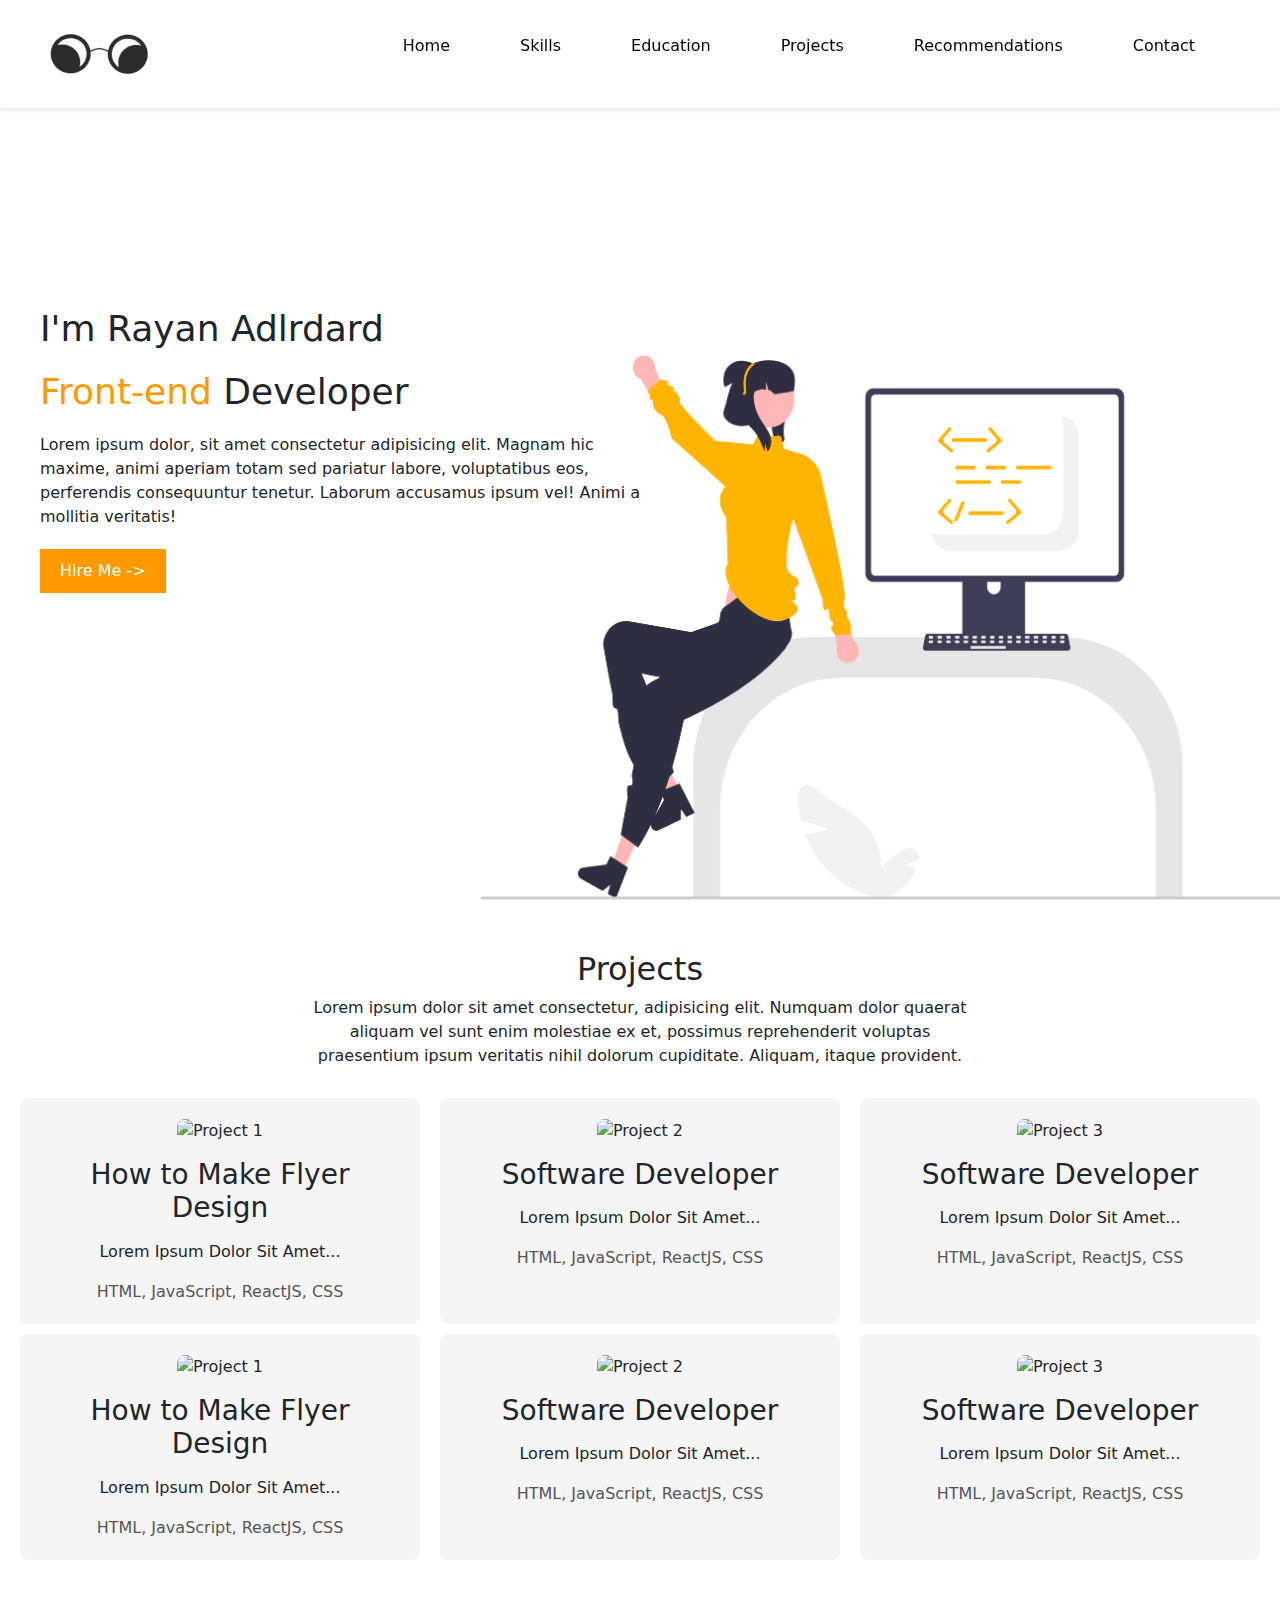
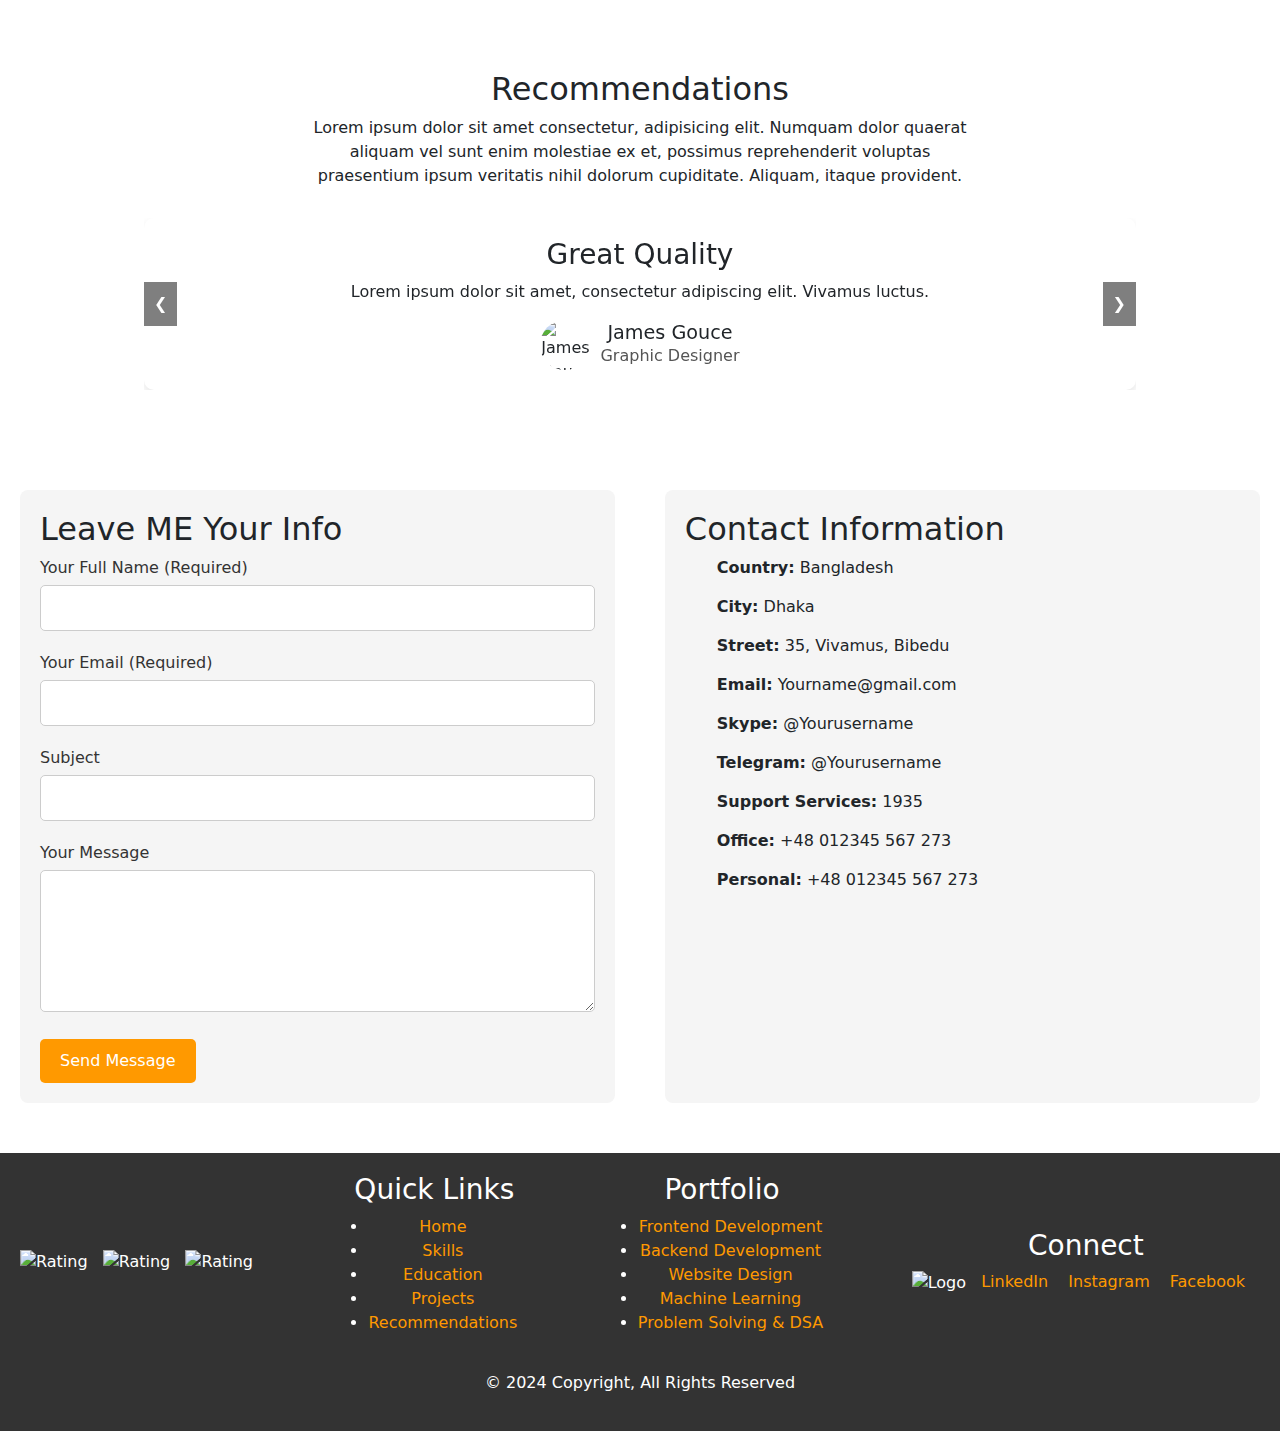
==== home-page/index.html @ de398ed9 "faggyacids" ====
<!DOCTYPE html>
<html lang="en">
<head>
    <meta charset="UTF-8">
    <meta name="viewport" content="width=device-width, initial-scale=1.0">
    <title>Home</title>
    <link rel="stylesheet" href="styles.css">
    <link rel="stylesheet" href="https://stackpath.bootstrapcdn.com/bootstrap/5.0.0-alpha1/css/bootstrap.min.css">
</head>
<body>
    <header>
        <img src="assets/Logo.png" alt="Header Image">
        <nav>
            <ul>
                <li><a href="http://127.0.0.1:5500/home-page/index.html">Home</a></li>
                <li><a href="http://127.0.0.1:5500/skills-page/index.html">Skills</a></li>
                <li><a href="#education">Education</a></li>
                <li><a href="#projects">Projects</a></li>
                <li><a href="#recommendations">Recommendations</a></li>
                <li><a href="#contact">Contact</a></li>
            </ul>
        </nav>
    </header>
    <section id="home">
        <div class="intro">
            <h1>I'm Rayan Adlrdard </h1>
            <h1><span class="highlight">Front-end</span> Developer</h1>
            <p>Lorem ipsum dolor, sit amet consectetur adipisicing elit. Magnam hic maxime, animi aperiam totam sed pariatur labore, voluptatibus eos, perferendis consequuntur tenetur. Laborum accusamus ipsum vel! Animi a mollitia veritatis!</p>
            <button class="btn-primary1">Hire Me -></button>
        </div>
        <img class="hero-image" src="assets/hero-image.png" alt="Illustration">
    </section>

    <section id="projects">
        <h2>Projects</h2>
        <div style="margin-bottom: 30px; margin-left: 280px; margin-right: 280px;">Lorem ipsum dolor sit amet consectetur, adipisicing elit. Numquam dolor quaerat aliquam vel sunt enim molestiae ex et, possimus reprehenderit voluptas praesentium ipsum veritatis nihil dolorum cupiditate. Aliquam, itaque provident.</div>
        <div class="projects-container">
            <div class="project">
                <img src="project1.jpg" alt="Project 1">
                <h3>How to Make Flyer Design</h3>
                <p>Lorem Ipsum Dolor Sit Amet...</p>
                <span>HTML, JavaScript, ReactJS, CSS</span>
            </div>
            <div class="project">
                <img src="project2.jpg" alt="Project 2">
                <h3>Software Developer</h3>
                <p>Lorem Ipsum Dolor Sit Amet...</p>
                <span>HTML, JavaScript, ReactJS, CSS</span>
            </div>
            <div class="project">
                <img src="project3.jpg" alt="Project 3">
                <h3>Software Developer</h3>
                <p>Lorem Ipsum Dolor Sit Amet...</p>
                <span>HTML, JavaScript, ReactJS, CSS</span>
            </div>
        </div>
        <div class="projects-container">
            <div class="project">
                <img src="project1.jpg" alt="Project 1">
                <h3>How to Make Flyer Design</h3>
                <p>Lorem Ipsum Dolor Sit Amet...</p>
                <span>HTML, JavaScript, ReactJS, CSS</span>
            </div>
            <div class="project">
                <img src="project2.jpg" alt="Project 2">
                <h3>Software Developer</h3>
                <p>Lorem Ipsum Dolor Sit Amet...</p>
                <span>HTML, JavaScript, ReactJS, CSS</span>
            </div>
            <div class="project">
                <img src="project3.jpg" alt="Project 3">
                <h3>Software Developer</h3>
                <p>Lorem Ipsum Dolor Sit Amet...</p>
                <span>HTML, JavaScript, ReactJS, CSS</span>
            </div>
        </div>
    </section>

    <section id="Recommendations">
        <h2>Recommendations</h2>
        <div style="margin-bottom: 30px; margin-left: 280px; margin-right: 280px;">Lorem ipsum dolor sit amet consectetur, adipisicing elit. Numquam dolor quaerat aliquam vel sunt enim molestiae ex et, possimus reprehenderit voluptas praesentium ipsum veritatis nihil dolorum cupiditate. Aliquam, itaque provident.</div>
        <div class="carousel">
            <div class="carousel-inner">
                <div class="carousel-item active">
                    <div class="recommendation-card">
                        <h3>Great Quality</h3>
                        <p>Lorem ipsum dolor sit amet, consectetur adipiscing elit. Vivamus luctus.</p>
                        <div class="profile">
                            <img src="profile1.jpg" alt="James Gouce">
                            <div class="profile-info">
                                <h4>James Gouce</h4>
                                <p>Graphic Designer</p>
                            </div>
                        </div>
                    </div>
                </div>
                <div class="carousel-item">
                    <div class="recommendation-card">
                        <h3>Amazing Work</h3>
                        <p>Lorem ipsum dolor sit amet, consectetur adipiscing elit. Vivamus luctus.</p>
                        <div class="profile">
                            <img src="profile2.jpg" alt="Tiana Philips">
                            <div class="profile-info">
                                <h4>Tiana Philips</h4>
                                <p>Photographer</p>
                            </div>
                        </div>
                    </div>
                </div>
                <div class="carousel-item">
                    <div class="recommendation-card">
                        <h3>Great Quality</h3>
                        <p>Lorem ipsum dolor sit amet, consectetur adipiscing elit. Vivamus luctus.</p>
                        <div class="profile">
                            <img src="profile3.jpg" alt="Tatai Westervelt">
                            <div class="profile-info">
                                <h4>Tatai Westervelt</h4>
                                <p>Business Man</p>
                            </div>
                        </div>
                    </div>
                </div>
            </div>
            <button class="prev">❮</button>
            <button class="next">❯</button>
        </div>
        <!--<div id="carouselExampleIndicators" class="carousel slide" data-ride="carousel">
            <ol class="carousel-indicators">
              <li data-target="#carouselExampleIndicators" data-slide-to="0" class="active"></li>
              <li data-target="#carouselExampleIndicators" data-slide-to="1"></li>
              <li data-target="#carouselExampleIndicators" data-slide-to="2"></li>
              <li data-target="#carouselExampleIndicators" data-slide-to="3"></li>
              <li data-target="#carouselExampleIndicators" data-slide-to="4"></li>
            </ol>
            <div class="carousel-inner">
              <div class="carousel-item active">
                <img class="d-block w-100" src="../home-page/assets/image.jpg" alt="First slide" style="height: 300px;">
              </div>
              <div class="carousel-item">
                <img class="d-block w-100" src="../home-page/assets/image.jpg" alt="Second slide" style="height: 300px;">
              </div>
              <div class="carousel-item">
                <img class="d-block w-100" src="../home-page/assets/image.jpg" alt="Third slide" style="height: 300px;">
              </div>
              <div class="carousel-item">
                <img class="d-block w-100" src="../home-page/assets/image.jpg" alt="Fourth slide" style="height: 300px;">
              </div>
              <div class="carousel-item">
                <img class="d-block w-100" src="../home-page/assets/image.jpg" alt="Fifth slide" style="height: 300px;">
              </div>
            </div>
            <a class="carousel-control-prev" href="#carouselExampleIndicators" role="button" data-slide="prev">
              <span class="carousel-control-prev-icon" aria-hidden="false"></span>
              <span class="sr-only">Previous</span>
            </a>
            <a class="carousel-control-next" href="#carouselExampleIndicators" role="button" data-slide="next">
              <span class="carousel-control-next-icon" aria-hidden="false"></span>
              <span class="sr-only">Next</span>
            </a>
          </div>-->
    </section>

    <section id="contact">
        <div class="contact-container">
            <div class="form-container">
                <h2>Leave ME Your Info</h2>
                <form>
                    <label for="name">Your Full Name (Required)</label>
                    <input type="text" id="name" name="name" required>
                    
                    <label for="email">Your Email (Required)</label>
                    <input type="email" id="email" name="email" required>
                    
                    <label for="subject">Subject</label>
                    <input type="text" id="subject" name="subject">
                    
                    <label for="message">Your Message</label>
                    <textarea id="message" name="message" rows="5"></textarea>
                    
                    <button type="submit" class="btn-submit">Send Message</button>
                </form>
            </div>

            <div class="contact-info">
                <h2>Contact Information</h2>
                <ul>
                    <li><strong>Country:</strong> Bangladesh</li>
                    <li><strong>City:</strong> Dhaka</li>
                    <li><strong>Street:</strong> 35, Vivamus, Bibedu</li>
                    <li><strong>Email:</strong> Yourname@gmail.com</li>
                    <li><strong>Skype:</strong> @Yourusername</li>
                    <li><strong>Telegram:</strong> @Yourusername</li>
                    <li><strong>Support Services:</strong> 1935</li>
                    <li><strong>Office:</strong> +48 012345 567 273</li>
                    <li><strong>Personal:</strong> +48 012345 567 273</li>
                </ul>
            </div>
        </div>
    </section>

    <footer>
        <div class="footer-container">
            <div class="rating-icons">
                <img src="rating-icon1.png" alt="Rating">
                <img src="rating-icon2.png" alt="Rating">
                <img src="rating-icon3.png" alt="Rating">
            </div>
            <div class="quick-links">
                <h3>Quick Links</h3>
                <ul>
                    <li><a href="http://127.0.0.1:5500/home-page/index.html">Home</a></li>
                    <li><a href="http://127.0.0.1:5500/skills-page/index.html">Skills</a></li>
                    <li><a href="#">Education</a></li>
                    <li><a href="#">Projects</a></li>
                    <li><a href="#">Recommendations</a></li>
                </ul>
            </div>
            <div class="quick-links">
                <h3>Portfolio</h3>
                <ul>
                    <li><a href="#">Frontend Development</a></li>
                    <li><a href="#">Backend Development</a></li>
                    <li><a href="#">Website Design</a></li>
                    <li><a href="#">Machine Learning</a></li>
                    <li><a href="#">Problem Solving & DSA</a></li>
                </ul>
            </div>
            <div class="social-icons">
                <h3>Connect</h3>
                <img src="glasses-icon.png" alt="Logo">
                <a href="#">LinkedIn</a>
                <a href="#">Instagram</a>
                <a href="#">Facebook</a>
            </div>
        </div>
        <p>&copy; 2024 Copyright, All Rights Reserved</p>
    </footer>


    </section>
    <script src="index.js"></script>
    <script src="https://cdn.jsdelivr.net/npm/popper.js@1.16.0/dist/umd/popper.min.js"></script>
    <script src="https://stackpath.bootstrapcdn.com/bootstrap/5.0.0-alpha1/js/bootstrap.min.js"></script>
</body>
</html>
---- home-page/styles.css ----
* {
  margin: 0;
  padding: 0;
  box-sizing: border-box;
}

body {
  font-family: Arial, sans-serif;
  line-height: 1.6;
  overflow-x: hidden;
}

header {
  position: fixed;
  background-color: #fff;
  padding: 30px 50px;
  box-shadow: 0 2px 5px rgba(0, 0, 0, 0.1);
  display: flex;
  width: 100vw;
  justify-content: space-between;
  align-items: center;
  z-index: 10000;

  img {
    width: 100px;
  }
}

header nav ul {
  display: flex;
  align-items: center;
  list-style: none;
}

header nav ul li {
  margin: 0 20px;
}

header nav ul li a {
  text-align: center;
  padding: 10px 15px;
  text-decoration: none;
  color: black;
  border-radius: 10px;
  transition: background-color 100ms;
}
header nav ul li a:hover {
  background-color: #ff9900;
  color: black;
}

#home {
  height: 100vh;
  display: flex;
  justify-content: space-between;
  align-items: center;
  padding-inline: 40px;
}

.intro {
  max-width: 50%;
}

.intro h1 {
  font-size: 36px;
  margin-bottom: 20px;
}

.highlight {
  color: #ff9900;
}

.intro p {
  margin-bottom: 20px;
}

.btn-primary1 {
  background-color: #ff9900;
  color: #fff;
  border: none;
  padding: 10px 20px;
  cursor: pointer;
}

.hero-image {
  position: absolute;
  width: 800px;
  bottom: 0;
  right: 0;
  z-index: 1;
  height: auto;
}

#projects {
  padding: 50px 20px;
  background-color: #fff;
  text-align: center;
}

.projects-container {
  display: flex;
  gap: 20px;
  margin-top: 10px;
  margin-bottom: 10px;
}

.project {
  background-color: #f5f5f5;
  padding: 20px;
  border-radius: 8px;
  width: 45%;
}

.project img {
  max-width: 100%;
  height: auto;
  border-radius: 8px;
}

.project h3 {
  margin: 15px 0;
}

.project span {
  display: block;
  margin-top: 10px;
  color: #555;
}

#Recommendations {
  padding: 50px 20px;
  background-color: #fff;
  text-align: center;
}

#contact {
  padding: 50px 20px;
  background-color: #fff;
}

.contact-container {
  display: flex;
  justify-content: space-between;
  gap: 20px;
}

.form-container,
.contact-info {
  background-color: #f5f5f5;
  padding: 20px;
  border-radius: 8px;
  width: 48%;
}

h2 {
  margin-bottom: 20px;
  font-size: 24px;
}

form label {
  display: block;
  margin-bottom: 5px;
  color: #333;
}

form input,
form textarea {
  width: 100%;
  padding: 10px;
  margin-bottom: 20px;
  border: 1px solid #ccc;
  border-radius: 5px;
}

.btn-submit {
  background-color: #ff9900;
  color: white;
  border: none;
  padding: 10px 20px;
  cursor: pointer;
  border-radius: 5px;
}

.contact-info ul {
  list-style: none;
}

.contact-info ul li {
  margin-bottom: 15px;
}

footer {
  background-color: #333;
  color: white;
  padding: 20px 0;
  text-align: center;
}

.footer-container {
  display: flex;
  justify-content: space-between;
  padding: 0 20px;
  align-items: center;
}

.social-icons img,
.rating-icons img {
  margin-right: 10px;
}

footer a {
  color: #ff9900;
  text-decoration: none;
  margin-right: 15px;
}

footer a:hover {
  text-decoration: underline;
}

footer p {
  margin-top: 20px;
}

.carousel {
  position: relative;
  width: 80%;
  max-width: 1000px;
  margin: 0 auto;
  overflow: hidden;
}

.carousel-inner {
  display: flex;
  transition: transform 0.5s ease-in-out;
}

.carousel-item {
  min-width: 100%;
  box-sizing: border-box;
}

.recommendation-card {
  background: #fff;
  border-radius: 10px;
  padding: 20px;
  box-shadow: 0 4px 8px rgba(0, 0, 0, 0.1);
  text-align: center;
}

.profile {
  display: flex;
  align-items: center;
  justify-content: center;
  margin-top: 10px;
}

.profile img {
  border-radius: 50%;
  width: 50px;
  height: 50px;
  margin-right: 10px;
}

.profile-info h4 {
  margin: 0;
  font-size: 1.2em;
}

.profile-info p {
  margin: 0;
  color: #555;
}

.prev,
.next {
  position: absolute;
  top: 50%;
  transform: translateY(-50%);
  background: rgba(0, 0, 0, 0.5);
  color: white;
  border: none;
  padding: 10px;
  cursor: pointer;
}

.prev {
  left: 0;
}

.next {
  right: 0;
}

/* Media query for mobile devices */
@media only screen and (max-width: 1000px) {
  header{
    flex-direction: column;
    gap: 15px;
  }
  header nav ul {
    flex-direction: column;
  }

  #home{
    flex-direction: column;
  }
  .hero-image{
    display: none;
  }
}
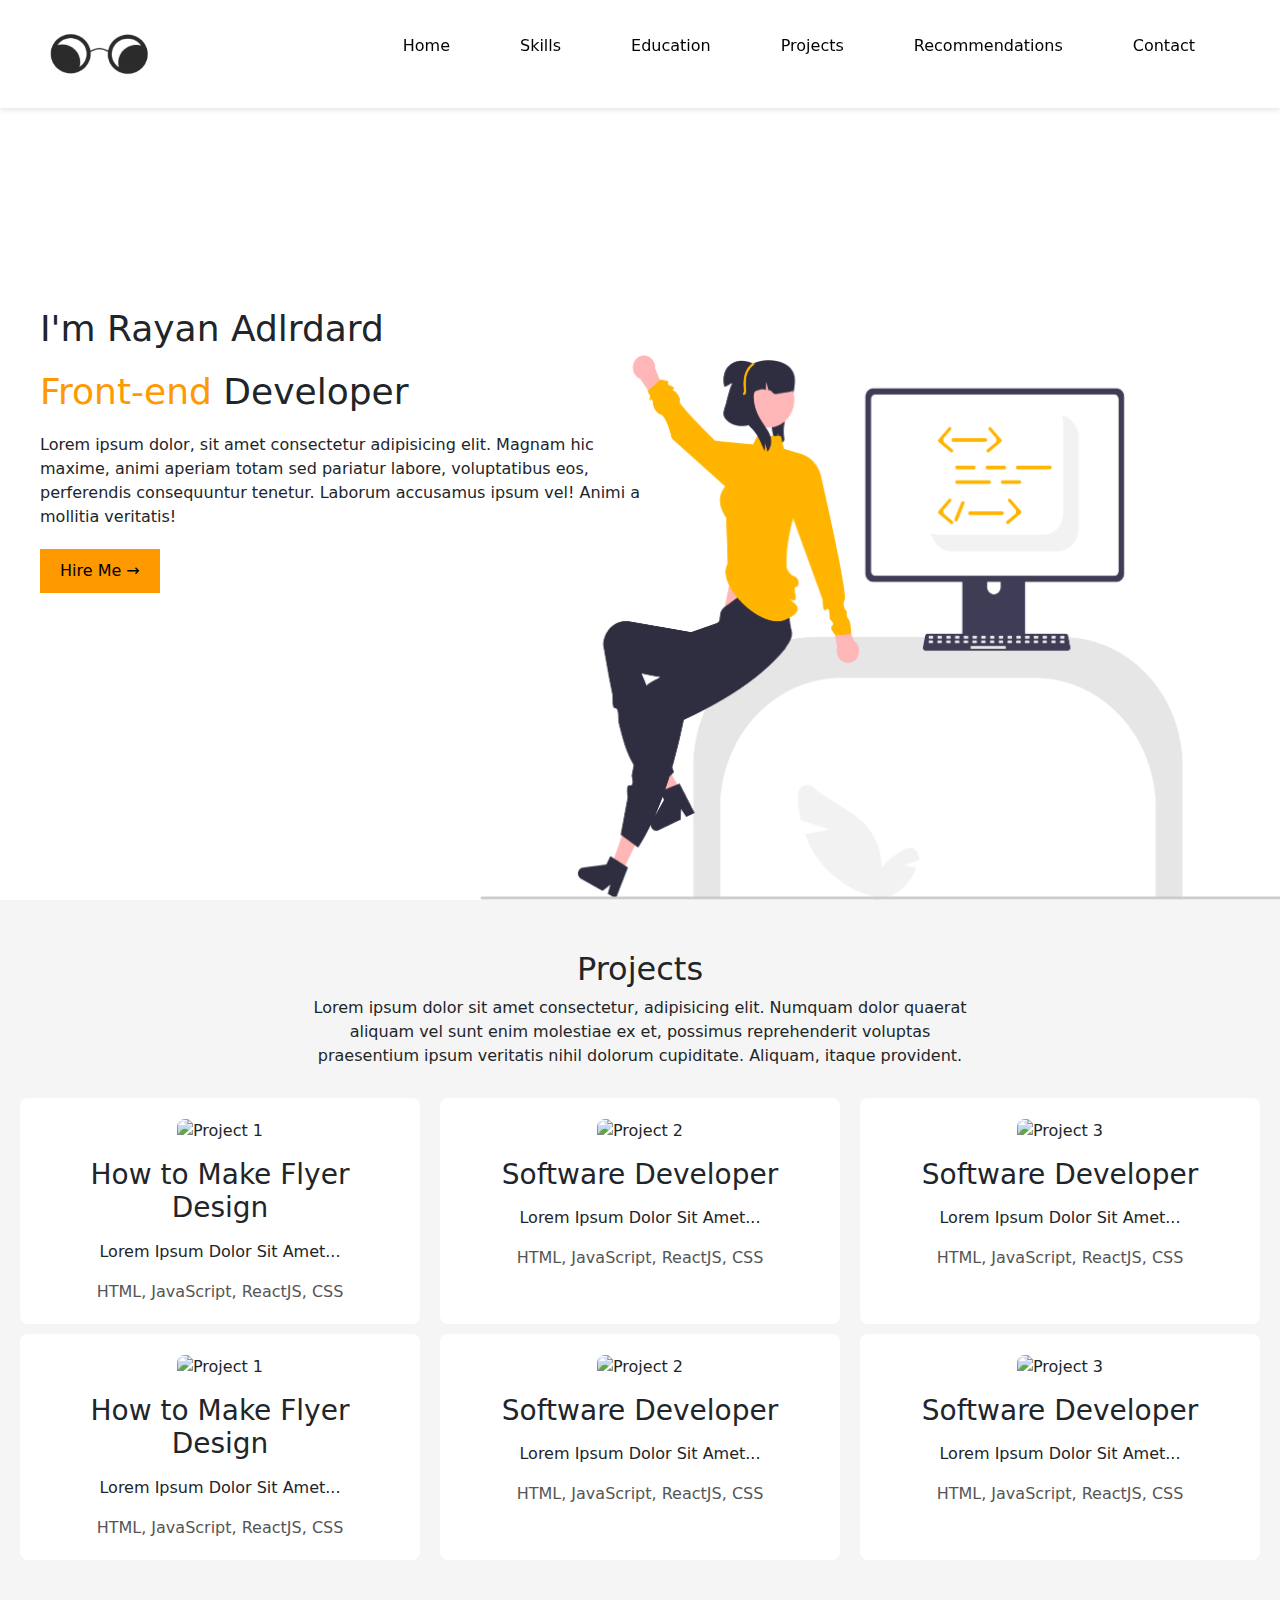
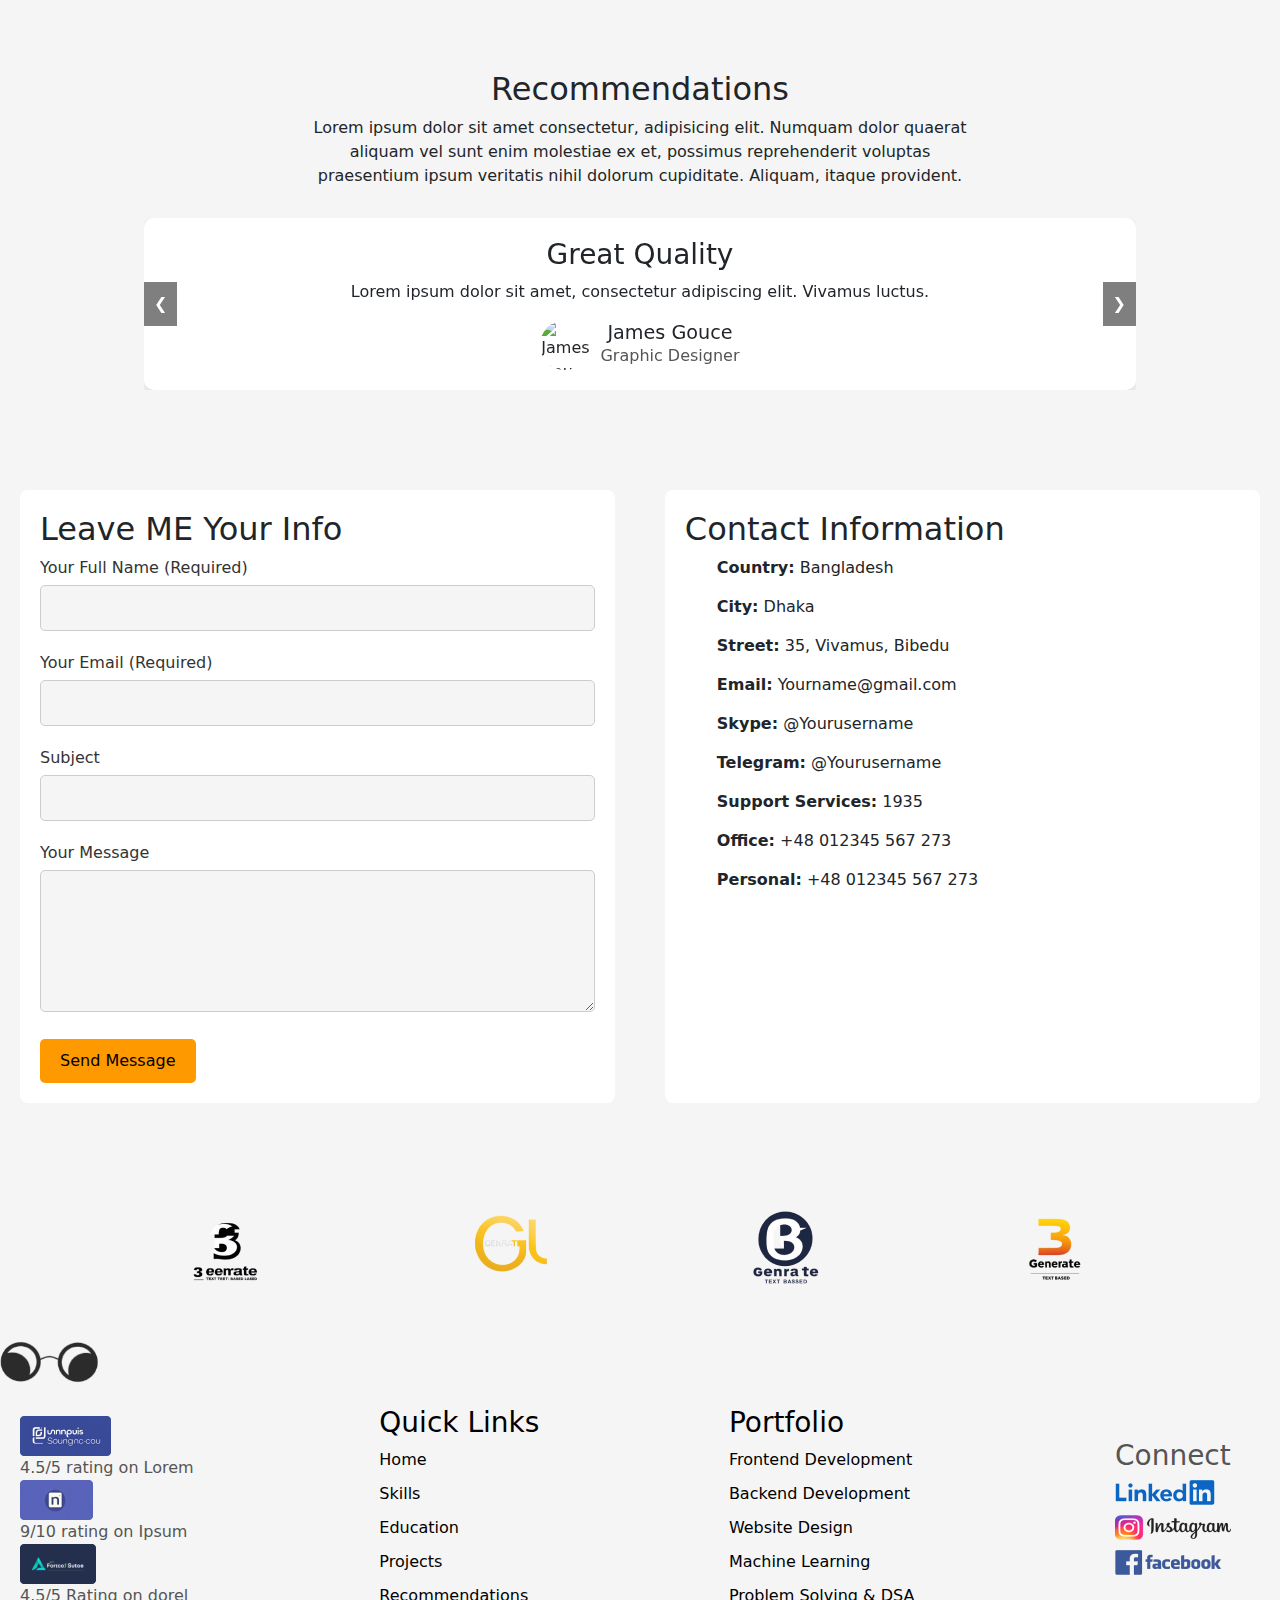
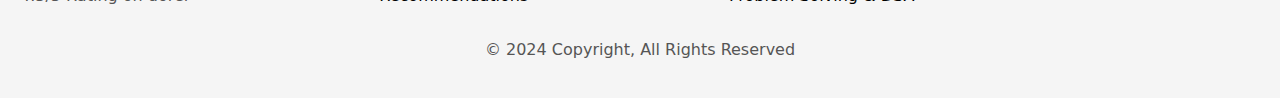
==== commit 346efb67: "Lagging behind" ====
--- a/home-page/index.html
+++ b/home-page/index.html
@@ -26,7 +26,7 @@
             <h1>I'm Rayan Adlrdard </h1>
             <h1><span class="highlight">Front-end</span> Developer</h1>
             <p>Lorem ipsum dolor, sit amet consectetur adipisicing elit. Magnam hic maxime, animi aperiam totam sed pariatur labore, voluptatibus eos, perferendis consequuntur tenetur. Laborum accusamus ipsum vel! Animi a mollitia veritatis!</p>
-            <button class="btn-primary1">Hire Me -></button>
+            <button class="btn-primary1">Hire Me &#8594;</button>
         </div>
         <img class="hero-image" src="assets/hero-image.png" alt="Illustration">
     </section>
@@ -199,38 +199,42 @@
     </section>
 
     <footer>
+        <div>
+            <img src="assets/4Logo.png" alt="footer Image">
+        </div>
+        <div style="display: flex; margin-top: 20px; margin-bottom: 20px;">
+            <img src="assets/Logo.png" alt="main logo" style="width: 100px;">
+        </div>
         <div class="footer-container">
-            <div class="rating-icons">
-                <img src="rating-icon1.png" alt="Rating">
-                <img src="rating-icon2.png" alt="Rating">
-                <img src="rating-icon3.png" alt="Rating">
+            <div class="rating-icons" style="color: #555;">
+                <img src="assets/Rectangle 97.png" alt="Rating">
+                4.5/5 rating on Lorem
+                <img src="assets/Rectangle 99.png" alt="Rating">
+                9/10 rating on Ipsum
+                <img src="assets/Rectangle 100.png" alt="Rating">
+                4.5/5 Rating on dorel
             </div>
             <div class="quick-links">
                 <h3>Quick Links</h3>
-                <ul>
-                    <li><a href="http://127.0.0.1:5500/home-page/index.html">Home</a></li>
-                    <li><a href="http://127.0.0.1:5500/skills-page/index.html">Skills</a></li>
-                    <li><a href="#">Education</a></li>
-                    <li><a href="#">Projects</a></li>
-                    <li><a href="#">Recommendations</a></li>
-                </ul>
+                <a href="http://127.0.0.1:5500/home-page/index.html">Home</a>
+                <a href="http://127.0.0.1:5500/skills-page/index.html">Skills</a>
+                <a href="#">Education</a>
+                <a href="#">Projects</a>
+                <a href="#">Recommendations</a>
             </div>
             <div class="quick-links">
                 <h3>Portfolio</h3>
-                <ul>
-                    <li><a href="#">Frontend Development</a></li>
-                    <li><a href="#">Backend Development</a></li>
-                    <li><a href="#">Website Design</a></li>
-                    <li><a href="#">Machine Learning</a></li>
-                    <li><a href="#">Problem Solving & DSA</a></li>
-                </ul>
+                <a href="#">Frontend Development</a>
+                <a href="#">Backend Development</a>
+                <a href="#">Website Design</a>
+                <a href="#">Machine Learning</a>
+                <a href="#">Problem Solving & DSA</a>
             </div>
             <div class="social-icons">
                 <h3>Connect</h3>
-                <img src="glasses-icon.png" alt="Logo">
-                <a href="#">LinkedIn</a>
-                <a href="#">Instagram</a>
-                <a href="#">Facebook</a>
+                <a href="https://www.linkedin.com/in/mudit-jain-4855b5245"><img src="assets/LinkedIn.png" alt="Logo"></a>
+                <a href="https://www.instagram.com/muditjain_30/"><img src="assets/Instagram.png" alt="Logo"></a>
+                <a href="https://www.facebook.com/mudit.jain.716"><img src="assets/Facebook.png" alt="Logo"></a>
             </div>
         </div>
         <p>&copy; 2024 Copyright, All Rights Reserved</p>
--- a/home-page/styles.css
+++ b/home-page/styles.css
@@ -76,7 +76,7 @@
 
 .btn-primary1 {
   background-color: #ff9900;
-  color: #fff;
+  color: black;
   border: none;
   padding: 10px 20px;
   cursor: pointer;
@@ -93,7 +93,7 @@
 
 #projects {
   padding: 50px 20px;
-  background-color: #fff;
+  background-color: #f5f5f5;
   text-align: center;
 }
 
@@ -105,7 +105,7 @@
 }
 
 .project {
-  background-color: #f5f5f5;
+  background-color: #fff;
   padding: 20px;
   border-radius: 8px;
   width: 45%;
@@ -129,13 +129,13 @@
 
 #Recommendations {
   padding: 50px 20px;
-  background-color: #fff;
+  background-color: #f5f5f5;
   text-align: center;
 }
 
 #contact {
   padding: 50px 20px;
-  background-color: #fff;
+  background-color: #f5f5f5;
 }
 
 .contact-container {
@@ -146,7 +146,7 @@
 
 .form-container,
 .contact-info {
-  background-color: #f5f5f5;
+  background-color: #fff;
   padding: 20px;
   border-radius: 8px;
   width: 48%;
@@ -168,13 +168,14 @@
   width: 100%;
   padding: 10px;
   margin-bottom: 20px;
+  background-color: #f5f5f5;
   border: 1px solid #ccc;
   border-radius: 5px;
 }
 
 .btn-submit {
   background-color: #ff9900;
-  color: white;
+  color: black;
   border: none;
   padding: 10px 20px;
   cursor: pointer;
@@ -190,8 +191,8 @@
 }
 
 footer {
-  background-color: #333;
-  color: white;
+  background-color: #f5f5f5;
+  color: black;
   padding: 20px 0;
   text-align: center;
 }
@@ -203,9 +204,44 @@
   align-items: center;
 }
 
-.social-icons img,
-.rating-icons img {
-  margin-right: 10px;
+.quick-links {
+  display: flex;
+  flex-direction: column;
+  align-items: flex-start;
+}
+
+.quick-links a {
+  margin-bottom: 10px;
+  text-decoration: none;
+  color: black;
+}
+
+.rating-icons{
+  display: flex;
+  flex-direction: column;
+  align-items: flex-start;
+}
+
+.social-icons{
+  color:#555;
+  display: flex;
+  flex-direction: column;
+  align-items: flex-start;
+}
+
+.social-icons a{
+  margin-bottom: 10px;
+  text-decoration: none;
+}
+
+.rating-icons img{
+  vertical-align: middle;
+  margin-right: 5px; 
+}
+
+.social-icons img{
+  vertical-align: middle;
+  margin-right: 5px; 
 }
 
 footer a {
@@ -220,6 +256,7 @@
 
 footer p {
   margin-top: 20px;
+  color: #555;
 }
 
 .carousel {
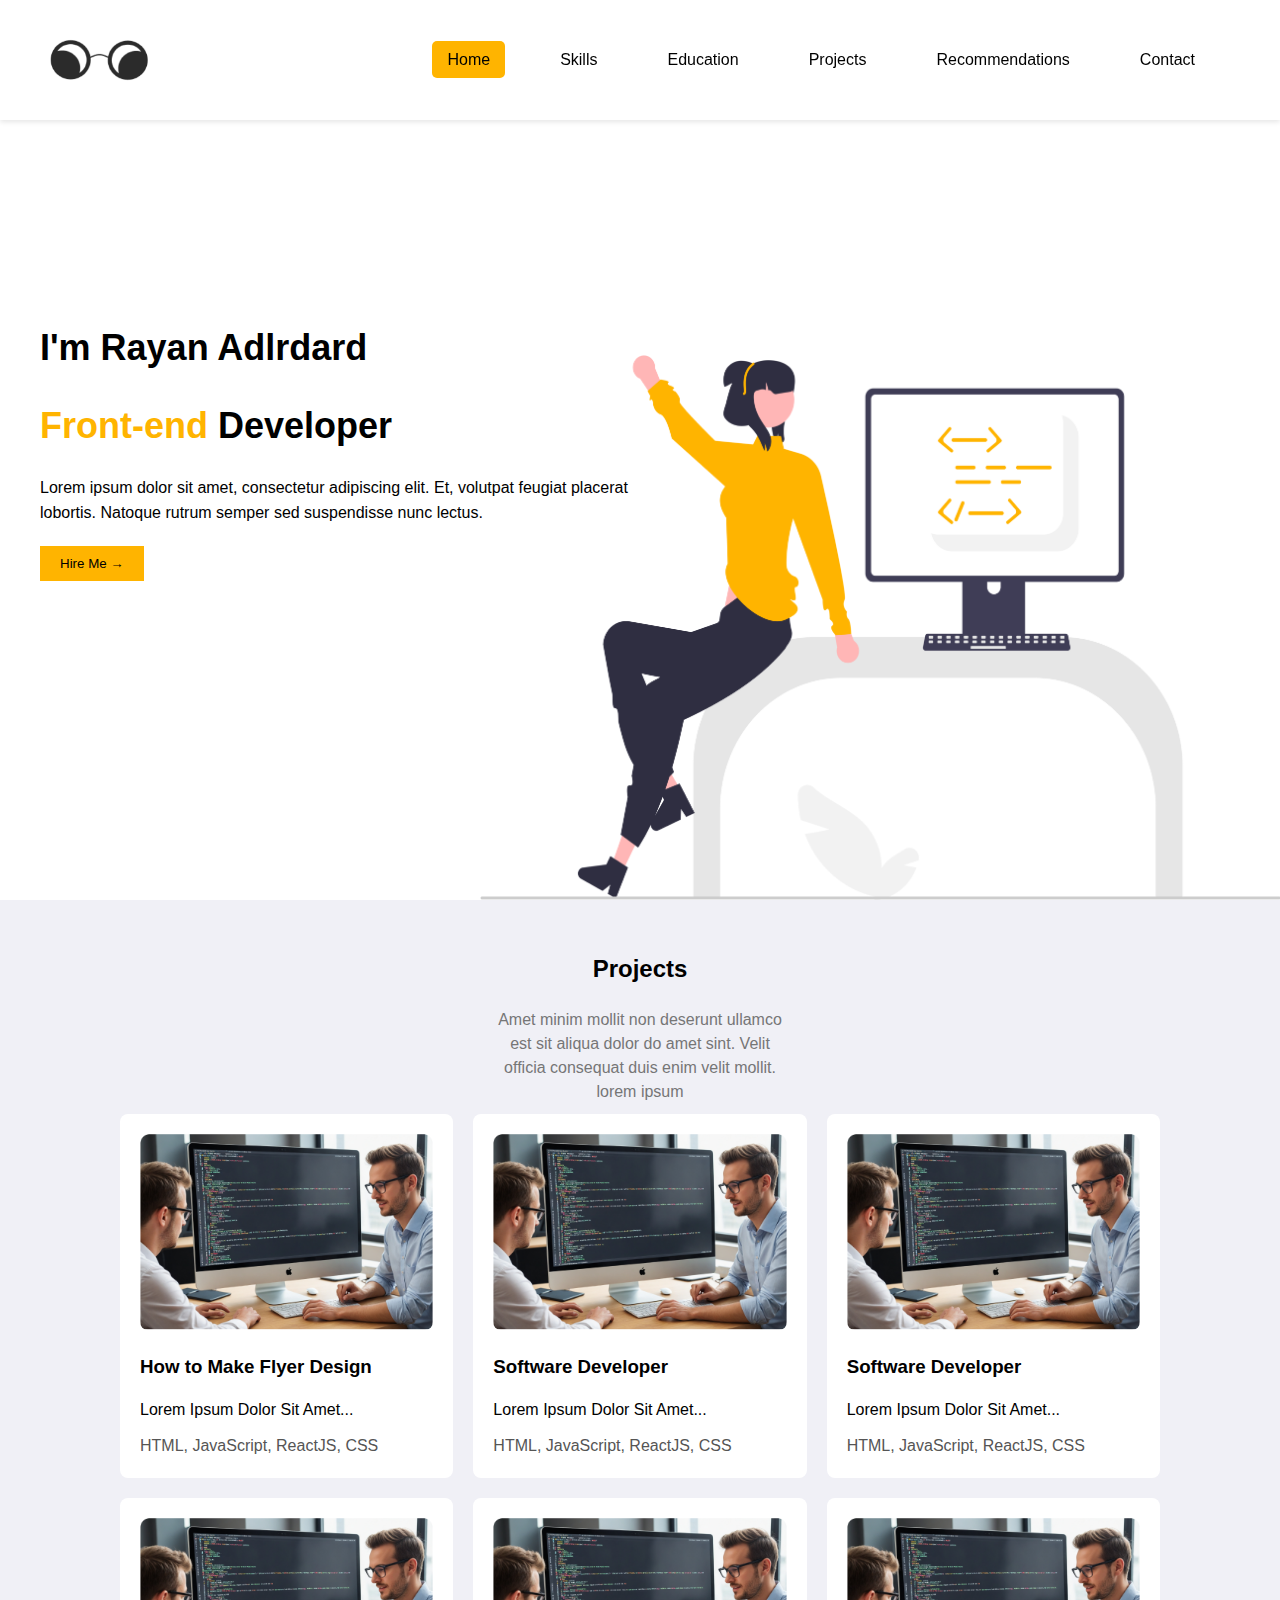
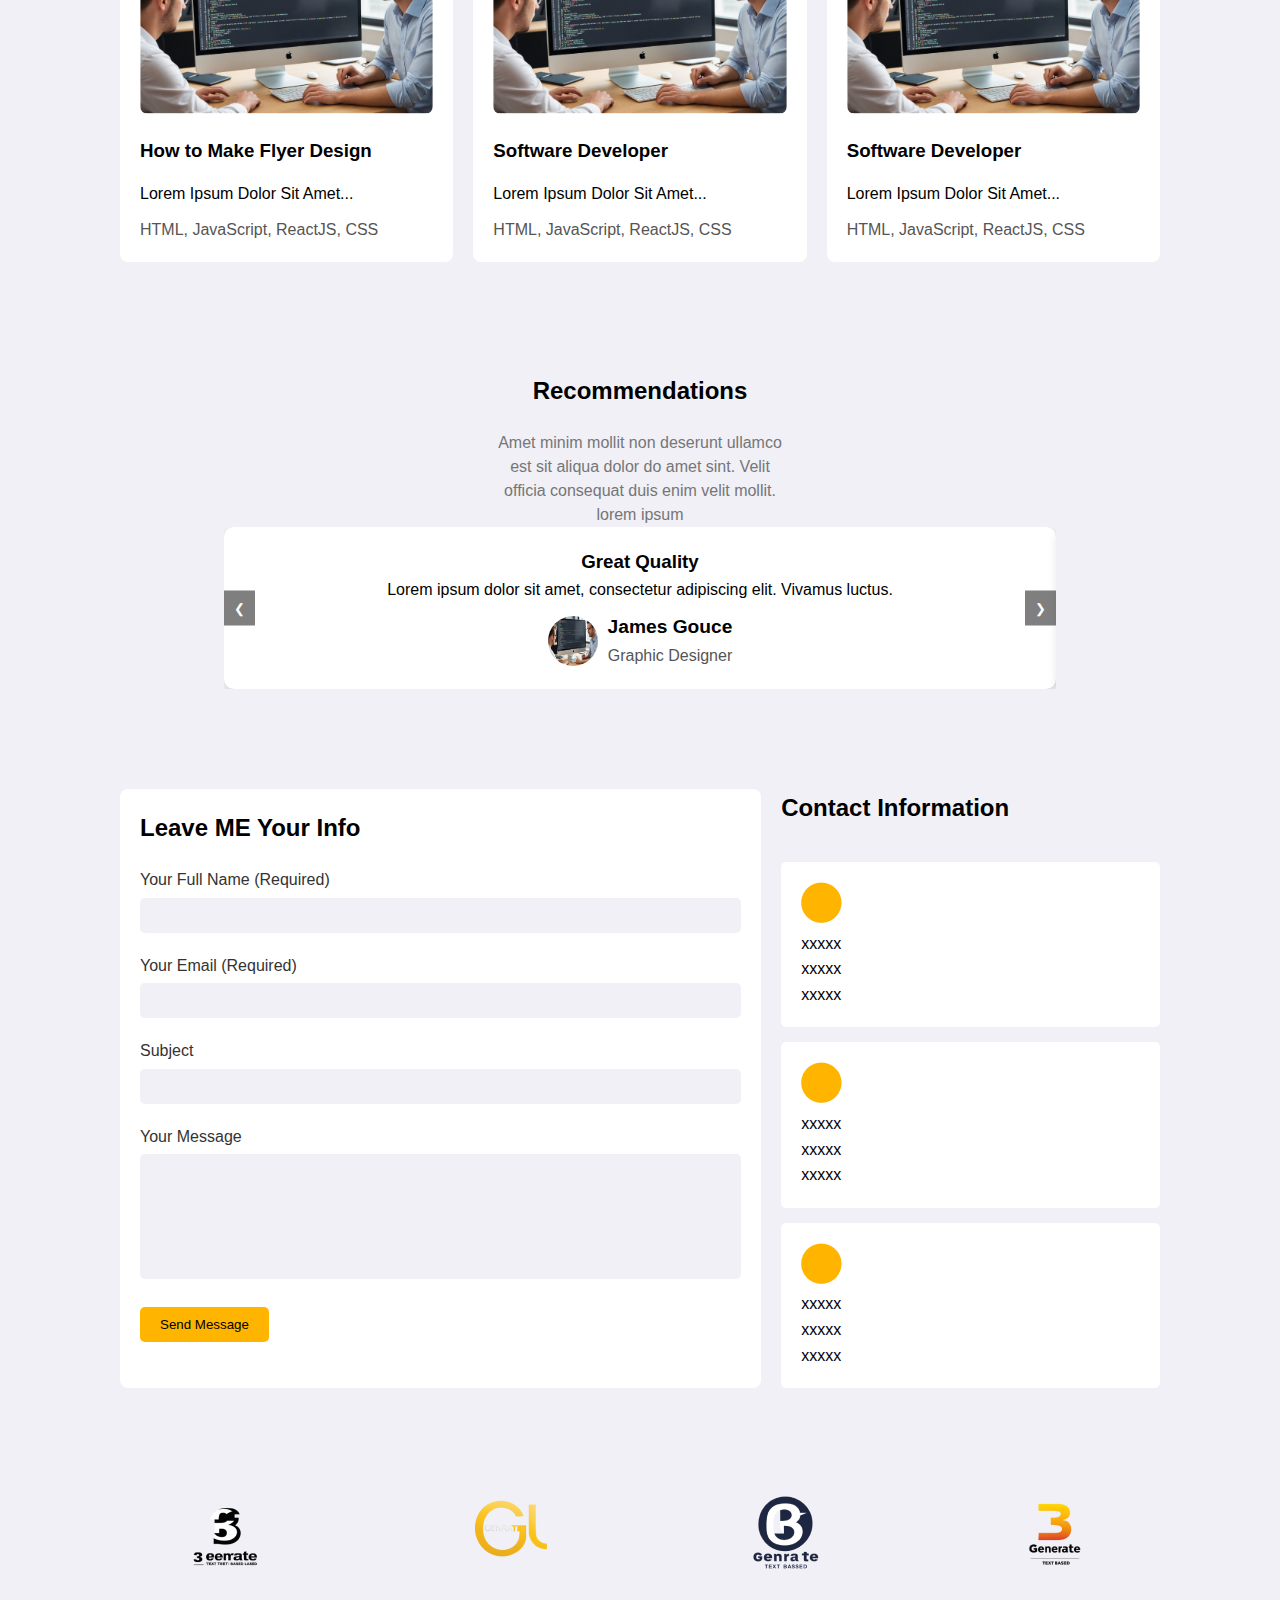
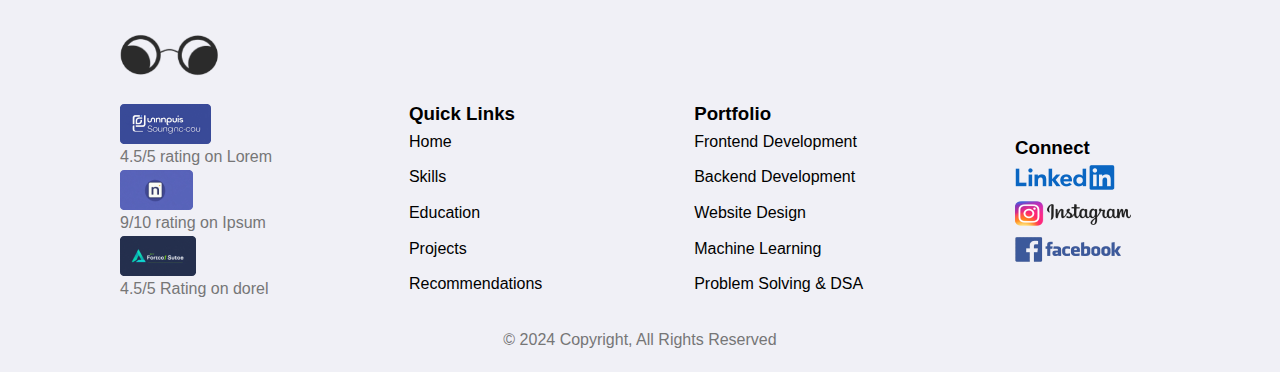
==== commit 3f066934: "new push" ====
--- a/home-page/index.html
+++ b/home-page/index.html
@@ -5,14 +5,13 @@
     <meta name="viewport" content="width=device-width, initial-scale=1.0">
     <title>Home</title>
     <link rel="stylesheet" href="styles.css">
-    <link rel="stylesheet" href="https://stackpath.bootstrapcdn.com/bootstrap/5.0.0-alpha1/css/bootstrap.min.css">
 </head>
 <body>
     <header>
         <img src="assets/Logo.png" alt="Header Image">
         <nav>
             <ul>
-                <li><a href="http://127.0.0.1:5500/home-page/index.html">Home</a></li>
+                <li><a href="http://127.0.0.1:5500/home-page/index.html" class="active-page">Home</a></li>
                 <li><a href="http://127.0.0.1:5500/skills-page/index.html">Skills</a></li>
                 <li><a href="#education">Education</a></li>
                 <li><a href="#projects">Projects</a></li>
@@ -25,7 +24,7 @@
         <div class="intro">
             <h1>I'm Rayan Adlrdard </h1>
             <h1><span class="highlight">Front-end</span> Developer</h1>
-            <p>Lorem ipsum dolor, sit amet consectetur adipisicing elit. Magnam hic maxime, animi aperiam totam sed pariatur labore, voluptatibus eos, perferendis consequuntur tenetur. Laborum accusamus ipsum vel! Animi a mollitia veritatis!</p>
+            <p>Lorem ipsum dolor sit amet, consectetur adipiscing elit. Et, volutpat feugiat placerat lobortis. Natoque rutrum semper sed suspendisse nunc lectus.</p>
             <button class="btn-primary1">Hire Me &#8594;</button>
         </div>
         <img class="hero-image" src="assets/hero-image.png" alt="Illustration">
@@ -33,22 +32,22 @@
 
     <section id="projects">
         <h2>Projects</h2>
-        <div style="margin-bottom: 30px; margin-left: 280px; margin-right: 280px;">Lorem ipsum dolor sit amet consectetur, adipisicing elit. Numquam dolor quaerat aliquam vel sunt enim molestiae ex et, possimus reprehenderit voluptas praesentium ipsum veritatis nihil dolorum cupiditate. Aliquam, itaque provident.</div>
+        <p class="description">Amet minim mollit non deserunt ullamco est sit aliqua dolor do amet sint. Velit officia consequat duis enim velit mollit. lorem ipsum</p>
         <div class="projects-container">
             <div class="project">
-                <img src="project1.jpg" alt="Project 1">
+                <img src="assets/Image.png" alt="Project 1">
                 <h3>How to Make Flyer Design</h3>
                 <p>Lorem Ipsum Dolor Sit Amet...</p>
                 <span>HTML, JavaScript, ReactJS, CSS</span>
             </div>
             <div class="project">
-                <img src="project2.jpg" alt="Project 2">
-                <h3>Software Developer</h3>
-                <p>Lorem Ipsum Dolor Sit Amet...</p>
-                <span>HTML, JavaScript, ReactJS, CSS</span>
-            </div>
-            <div class="project">
-                <img src="project3.jpg" alt="Project 3">
+                <img src="assets/Image.png" alt="Project 2">
+                <h3>Software Developer</h3>
+                <p>Lorem Ipsum Dolor Sit Amet...</p>
+                <span>HTML, JavaScript, ReactJS, CSS</span>
+            </div>
+            <div class="project">
+                <img src="assets/Image.png" alt="Project 3">
                 <h3>Software Developer</h3>
                 <p>Lorem Ipsum Dolor Sit Amet...</p>
                 <span>HTML, JavaScript, ReactJS, CSS</span>
@@ -56,19 +55,19 @@
         </div>
         <div class="projects-container">
             <div class="project">
-                <img src="project1.jpg" alt="Project 1">
+                <img src="assets/Image.png" alt="Project 1">
                 <h3>How to Make Flyer Design</h3>
                 <p>Lorem Ipsum Dolor Sit Amet...</p>
                 <span>HTML, JavaScript, ReactJS, CSS</span>
             </div>
             <div class="project">
-                <img src="project2.jpg" alt="Project 2">
-                <h3>Software Developer</h3>
-                <p>Lorem Ipsum Dolor Sit Amet...</p>
-                <span>HTML, JavaScript, ReactJS, CSS</span>
-            </div>
-            <div class="project">
-                <img src="project3.jpg" alt="Project 3">
+                <img src="assets/Image.png" alt="Project 2">
+                <h3>Software Developer</h3>
+                <p>Lorem Ipsum Dolor Sit Amet...</p>
+                <span>HTML, JavaScript, ReactJS, CSS</span>
+            </div>
+            <div class="project">
+                <img src="assets/Image.png" alt="Project 3">
                 <h3>Software Developer</h3>
                 <p>Lorem Ipsum Dolor Sit Amet...</p>
                 <span>HTML, JavaScript, ReactJS, CSS</span>
@@ -78,7 +77,7 @@
 
     <section id="Recommendations">
         <h2>Recommendations</h2>
-        <div style="margin-bottom: 30px; margin-left: 280px; margin-right: 280px;">Lorem ipsum dolor sit amet consectetur, adipisicing elit. Numquam dolor quaerat aliquam vel sunt enim molestiae ex et, possimus reprehenderit voluptas praesentium ipsum veritatis nihil dolorum cupiditate. Aliquam, itaque provident.</div>
+        <p class="description">Amet minim mollit non deserunt ullamco est sit aliqua dolor do amet sint. Velit officia consequat duis enim velit mollit. lorem ipsum</p>
         <div class="carousel">
             <div class="carousel-inner">
                 <div class="carousel-item active">
@@ -86,7 +85,7 @@
                         <h3>Great Quality</h3>
                         <p>Lorem ipsum dolor sit amet, consectetur adipiscing elit. Vivamus luctus.</p>
                         <div class="profile">
-                            <img src="profile1.jpg" alt="James Gouce">
+                            <img src="assets/Image.png" alt="James Gouce">
                             <div class="profile-info">
                                 <h4>James Gouce</h4>
                                 <p>Graphic Designer</p>
@@ -99,7 +98,7 @@
                         <h3>Amazing Work</h3>
                         <p>Lorem ipsum dolor sit amet, consectetur adipiscing elit. Vivamus luctus.</p>
                         <div class="profile">
-                            <img src="profile2.jpg" alt="Tiana Philips">
+                            <img src="assets/Image.png" alt="Tiana Philips">
                             <div class="profile-info">
                                 <h4>Tiana Philips</h4>
                                 <p>Photographer</p>
@@ -112,7 +111,7 @@
                         <h3>Great Quality</h3>
                         <p>Lorem ipsum dolor sit amet, consectetur adipiscing elit. Vivamus luctus.</p>
                         <div class="profile">
-                            <img src="profile3.jpg" alt="Tatai Westervelt">
+                            <img src="assets/Image.png" alt="Tatai Westervelt">
                             <div class="profile-info">
                                 <h4>Tatai Westervelt</h4>
                                 <p>Business Man</p>
@@ -164,49 +163,55 @@
         <div class="contact-container">
             <div class="form-container">
                 <h2>Leave ME Your Info</h2>
-                <form>
-                    <label for="name">Your Full Name (Required)</label>
-                    <input type="text" id="name" name="name" required>
-                    
-                    <label for="email">Your Email (Required)</label>
-                    <input type="email" id="email" name="email" required>
-                    
-                    <label for="subject">Subject</label>
-                    <input type="text" id="subject" name="subject">
-                    
-                    <label for="message">Your Message</label>
-                    <textarea id="message" name="message" rows="5"></textarea>
-                    
-                    <button type="submit" class="btn-submit">Send Message</button>
-                </form>
+                    <form>
+                        <label for="name">Your Full Name (Required)</label>
+                        <input type="text" id="name" name="name" required>
+                        
+                        <label for="email">Your Email (Required)</label>
+                        <input type="email" id="email" name="email" required>
+                        
+                        <label for="subject">Subject</label>
+                        <input type="text" id="subject" name="subject">
+                        
+                        <label for="message">Your Message</label>
+                        <textarea id="message" name="message" rows="7"></textarea>
+                        
+                        <button type="submit" class="btn-submit">Send Message</button>
+                    </form>
             </div>
 
             <div class="contact-info">
                 <h2>Contact Information</h2>
-                <ul>
-                    <li><strong>Country:</strong> Bangladesh</li>
-                    <li><strong>City:</strong> Dhaka</li>
-                    <li><strong>Street:</strong> 35, Vivamus, Bibedu</li>
-                    <li><strong>Email:</strong> Yourname@gmail.com</li>
-                    <li><strong>Skype:</strong> @Yourusername</li>
-                    <li><strong>Telegram:</strong> @Yourusername</li>
-                    <li><strong>Support Services:</strong> 1935</li>
-                    <li><strong>Office:</strong> +48 012345 567 273</li>
-                    <li><strong>Personal:</strong> +48 012345 567 273</li>
-                </ul>
-            </div>
-        </div>
+                <div class="info-card">
+                    <img src="assets/Ellipse 41.png">
+                    <p>xxxxx</p>
+                    <p>xxxxx</p>
+                    <p>xxxxx</p>
+                </div>
+                <div class="info-card">
+                    <img src="assets/Ellipse 41.png">
+                    <p>xxxxx</p>
+                    <p>xxxxx</p>
+                    <p>xxxxx</p>
+                </div>
+                <div class="info-card">
+                    <img src="assets/Ellipse 41.png">
+                    <p>xxxxx</p>
+                    <p>xxxxx</p>
+                    <p>xxxxx</p>
+                </div>
+            </div>
     </section>
 
     <footer>
         <div>
             <img src="assets/4Logo.png" alt="footer Image">
         </div>
-        <div style="display: flex; margin-top: 20px; margin-bottom: 20px;">
+        <div style="display: flex; margin-top: 20px; margin-bottom: 20px; margin-left: 20px;">
             <img src="assets/Logo.png" alt="main logo" style="width: 100px;">
         </div>
         <div class="footer-container">
-            <div class="rating-icons" style="color: #555;">
+            <div class="rating-icons">
                 <img src="assets/Rectangle 97.png" alt="Rating">
                 4.5/5 rating on Lorem
                 <img src="assets/Rectangle 99.png" alt="Rating">
@@ -240,9 +245,7 @@
         <p>&copy; 2024 Copyright, All Rights Reserved</p>
     </footer>
 
-
-    </section>
-    <script src="index.js"></script>
+    <script src="/home-page/index.js"></script>
     <script src="https://cdn.jsdelivr.net/npm/popper.js@1.16.0/dist/umd/popper.min.js"></script>
     <script src="https://stackpath.bootstrapcdn.com/bootstrap/5.0.0-alpha1/js/bootstrap.min.js"></script>
 </body>
--- a/home-page/styles.css
+++ b/home-page/styles.css
@@ -8,11 +8,15 @@
   font-family: Arial, sans-serif;
   line-height: 1.6;
   overflow-x: hidden;
+  background-color: #f0f0f6;
 }
 
 header {
   position: fixed;
-  background-color: #fff;
+  top: 0;
+  left: 0;
+  right: 0;
+  background-color: white;
   padding: 30px 50px;
   box-shadow: 0 2px 5px rgba(0, 0, 0, 0.1);
   display: flex;
@@ -20,9 +24,10 @@
   justify-content: space-between;
   align-items: center;
   z-index: 10000;
+  height: 120px;
 
   img {
-    width: 100px;
+      width: 100px;
   }
 }
 
@@ -41,13 +46,15 @@
   padding: 10px 15px;
   text-decoration: none;
   color: black;
-  border-radius: 10px;
+  border-radius: 5px;
   transition: background-color 100ms;
 }
-header nav ul li a:hover {
-  background-color: #ff9900;
-  color: black;
-}
+
+.active-page {
+  background-color: #FFB400;
+  color: black;
+}
+
 
 #home {
   height: 100vh;
@@ -55,6 +62,7 @@
   justify-content: space-between;
   align-items: center;
   padding-inline: 40px;
+  background-color: white;
 }
 
 .intro {
@@ -67,7 +75,7 @@
 }
 
 .highlight {
-  color: #ff9900;
+  color: #FFB400;
 }
 
 .intro p {
@@ -75,7 +83,7 @@
 }
 
 .btn-primary1 {
-  background-color: #ff9900;
+  background-color: #FFB400;
   color: black;
   border: none;
   padding: 10px 20px;
@@ -91,9 +99,22 @@
   height: auto;
 }
 
+#projects,#Recommendations,#contact,footer{
+  margin-inline:100px;
+}
+
 #projects {
   padding: 50px 20px;
-  background-color: #f5f5f5;
+  align-items: center;
+  display: flex;
+  justify-content: center;
+  flex-direction: column;
+}
+
+.description{
+  line-height: 1.5;
+  color: #767676;
+  width:28%;
   text-align: center;
 }
 
@@ -127,15 +148,17 @@
   color: #555;
 }
 
-#Recommendations {
+#Recommendations{
   padding: 50px 20px;
-  background-color: #f5f5f5;
-  text-align: center;
+  text-align: center;
+  display: flex;
+  justify-content: center;
+  flex-direction: column;
+  align-items: center;
 }
 
 #contact {
   padding: 50px 20px;
-  background-color: #f5f5f5;
 }
 
 .contact-container {
@@ -144,13 +167,13 @@
   gap: 20px;
 }
 
-.form-container,
-.contact-info {
-  background-color: #fff;
+.form-container{
+  background-color: white;
   padding: 20px;
   border-radius: 8px;
-  width: 48%;
-}
+  width: 80%;
+}
+
 
 h2 {
   margin-bottom: 20px;
@@ -168,13 +191,14 @@
   width: 100%;
   padding: 10px;
   margin-bottom: 20px;
-  background-color: #f5f5f5;
-  border: 1px solid #ccc;
+  border: none;
   border-radius: 5px;
+  background-color: #f0f0f6;
+  resize: none;
 }
 
 .btn-submit {
-  background-color: #ff9900;
+  background-color: #FFB400;
   color: black;
   border: none;
   padding: 10px 20px;
@@ -182,16 +206,31 @@
   border-radius: 5px;
 }
 
+.contact-info {
+  border-radius: 8px;
+  width: 48%;
+  display: flex;
+  flex-direction: column;
+  justify-content: space-between;
+  gap:15px;
+}
+
 .contact-info ul {
   list-style: none;
+
 }
 
 .contact-info ul li {
   margin-bottom: 15px;
 }
 
+.info-card{
+  background-color: white;
+  border-radius: 5px;
+  padding: 20px 20px;
+}
+
 footer {
-  background-color: #f5f5f5;
   color: black;
   padding: 20px 0;
   text-align: center;
@@ -216,36 +255,35 @@
   color: black;
 }
 
-.rating-icons{
+.rating-icons {
+  color: #767676;
   display: flex;
   flex-direction: column;
   align-items: flex-start;
 }
 
-.social-icons{
-  color:#555;
+.social-icons {
   display: flex;
   flex-direction: column;
   align-items: flex-start;
 }
 
-.social-icons a{
+.social-icons a {
   margin-bottom: 10px;
   text-decoration: none;
 }
 
-.rating-icons img{
+.rating-icons img {
   vertical-align: middle;
-  margin-right: 5px; 
-}
-
-.social-icons img{
+  margin-right: 5px;
+}
+
+.social-icons img {
   vertical-align: middle;
-  margin-right: 5px; 
+  margin-right: 5px;
 }
 
 footer a {
-  color: #ff9900;
   text-decoration: none;
   margin-right: 15px;
 }
@@ -256,7 +294,7 @@
 
 footer p {
   margin-top: 20px;
-  color: #555;
+  color: #767676;
 }
 
 .carousel {
@@ -331,18 +369,20 @@
 
 /* Media query for mobile devices */
 @media only screen and (max-width: 1000px) {
-  header{
+  header {
     flex-direction: column;
     gap: 15px;
   }
+
   header nav ul {
     flex-direction: column;
   }
 
-  #home{
+  #home {
     flex-direction: column;
   }
-  .hero-image{
+
+  .hero-image {
     display: none;
   }
-}
+}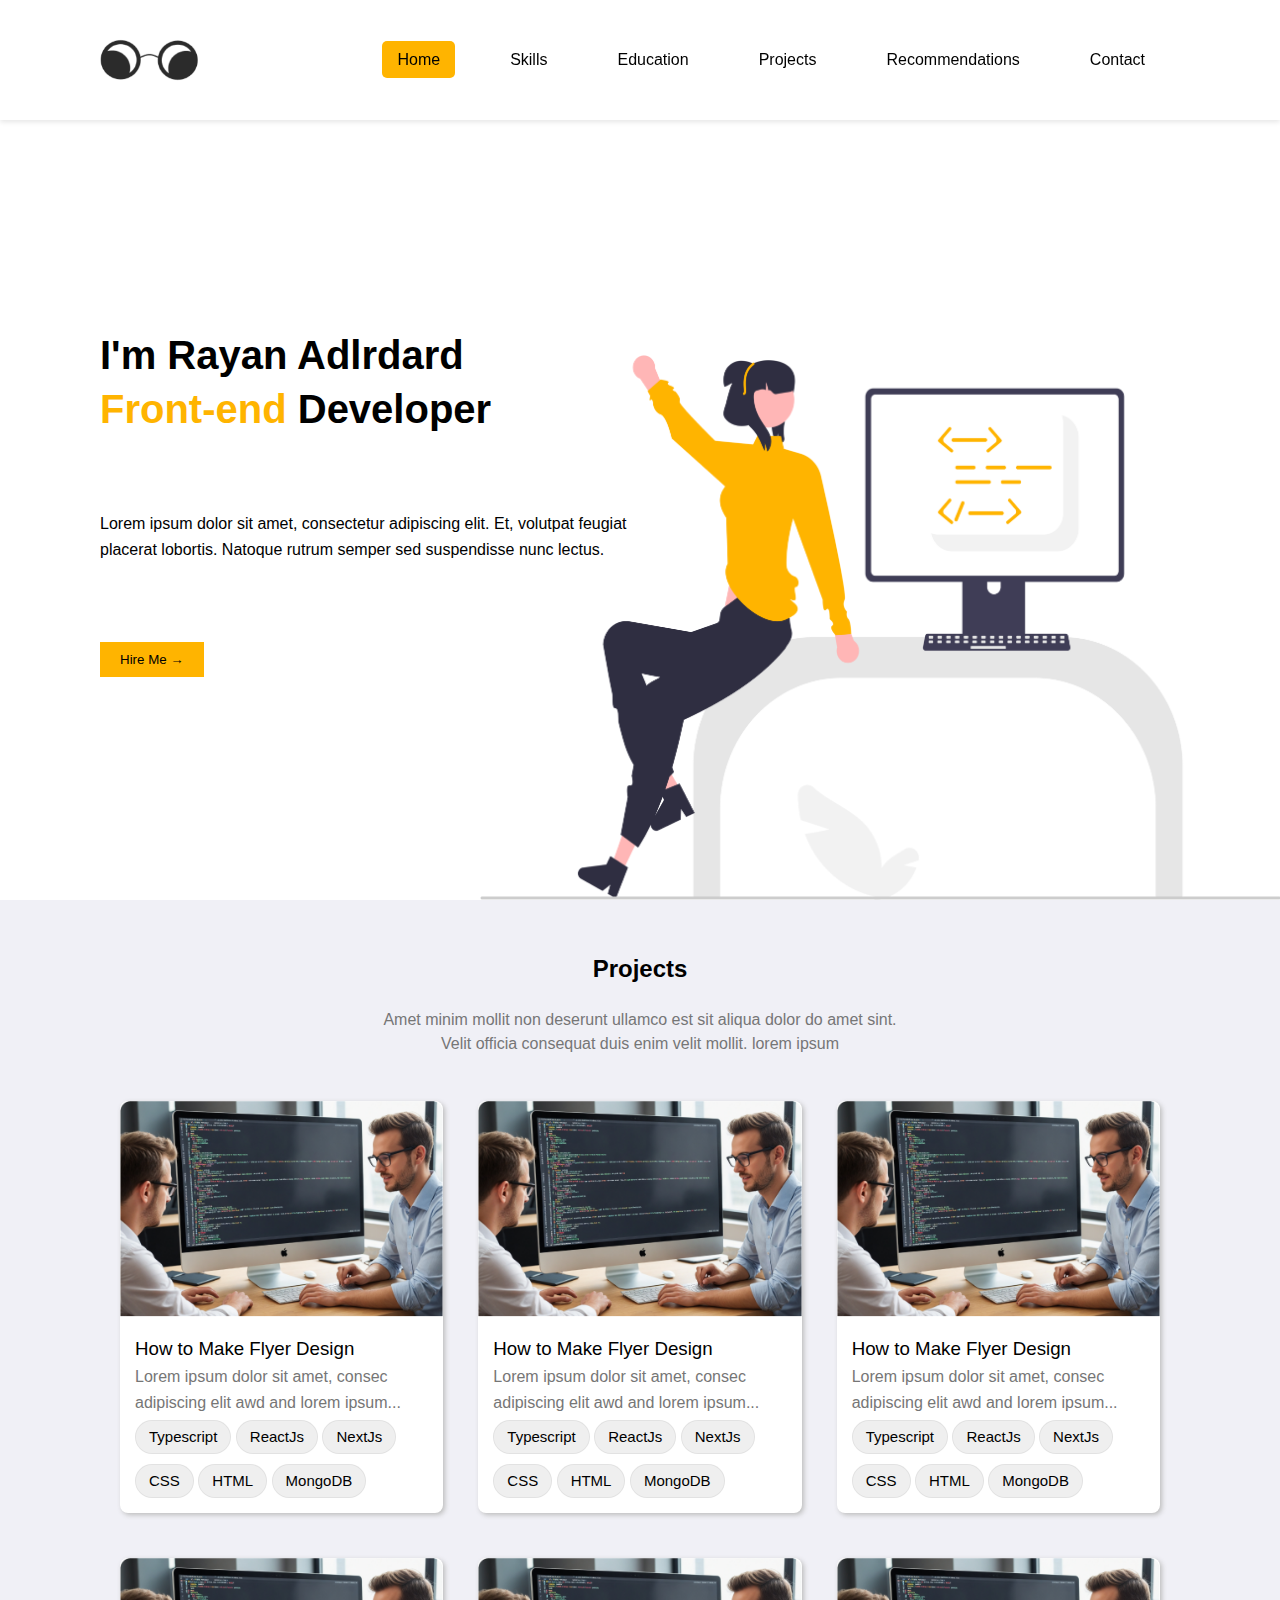
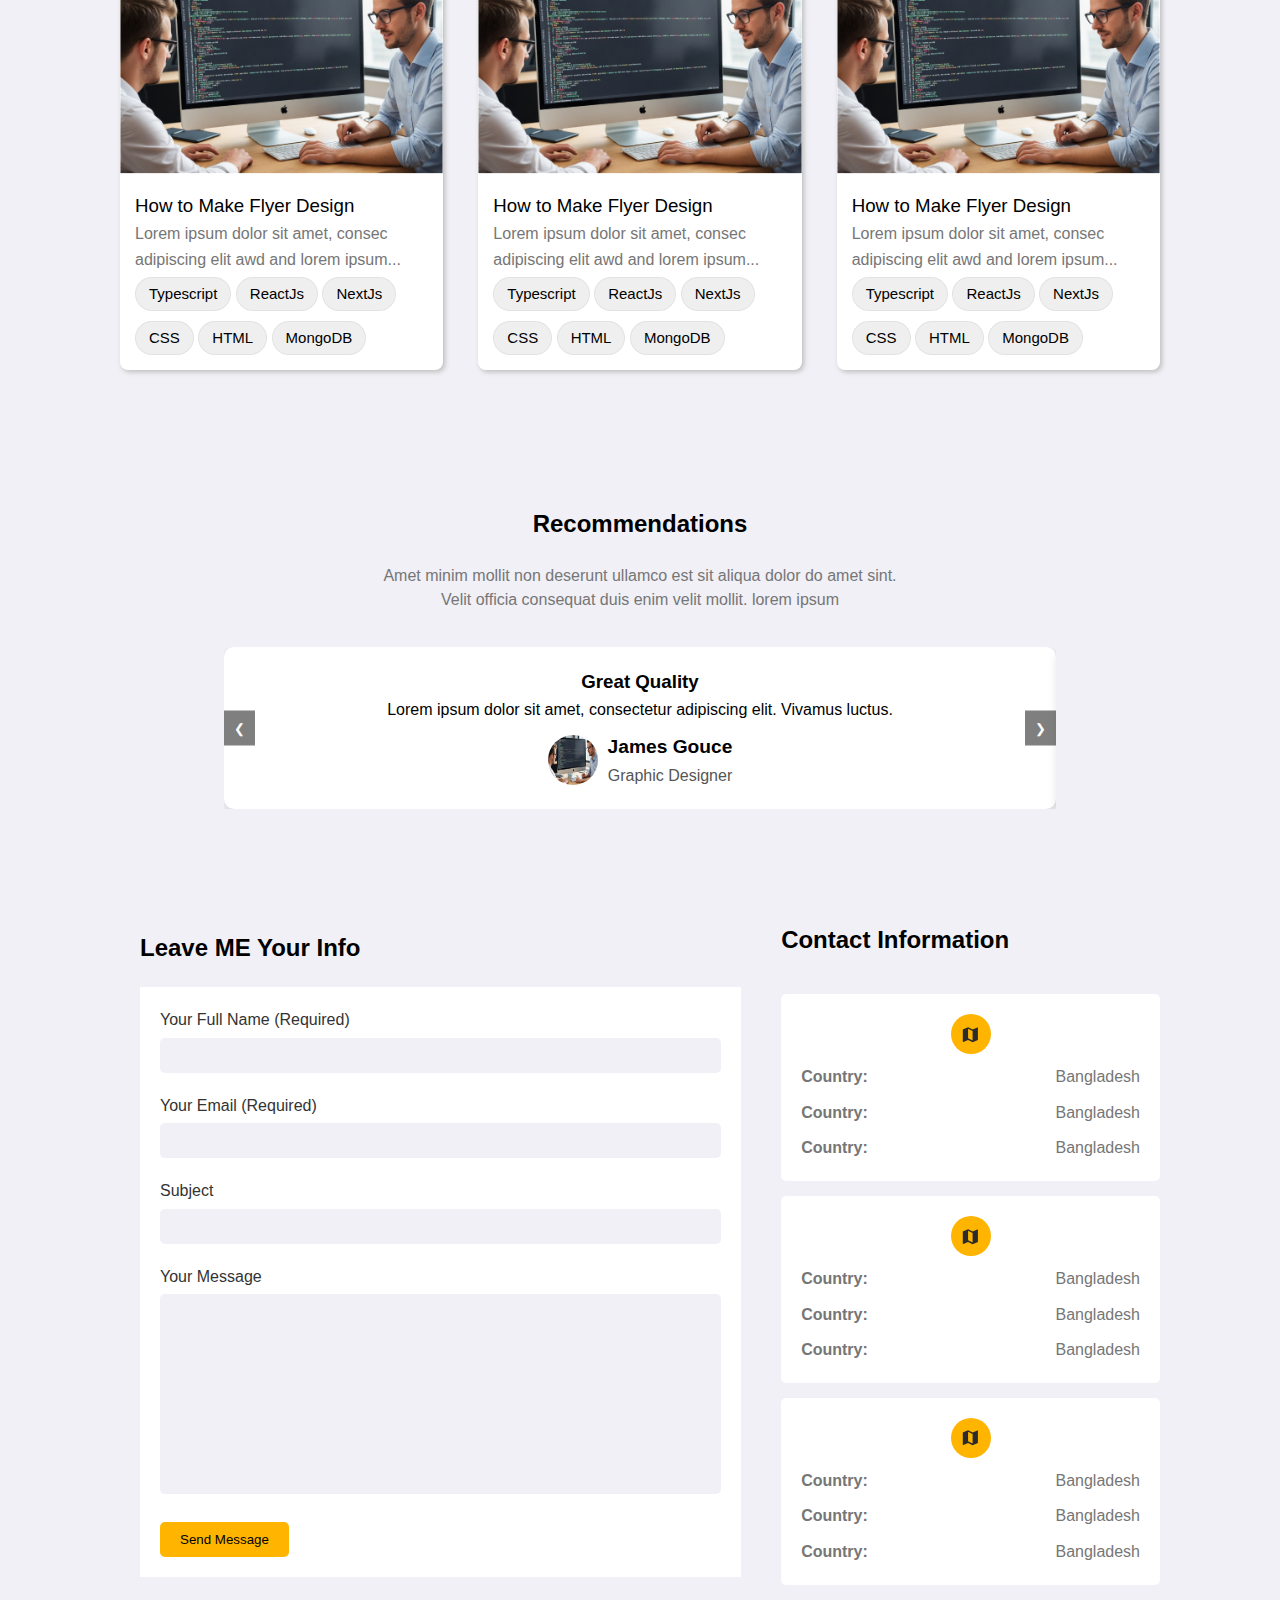
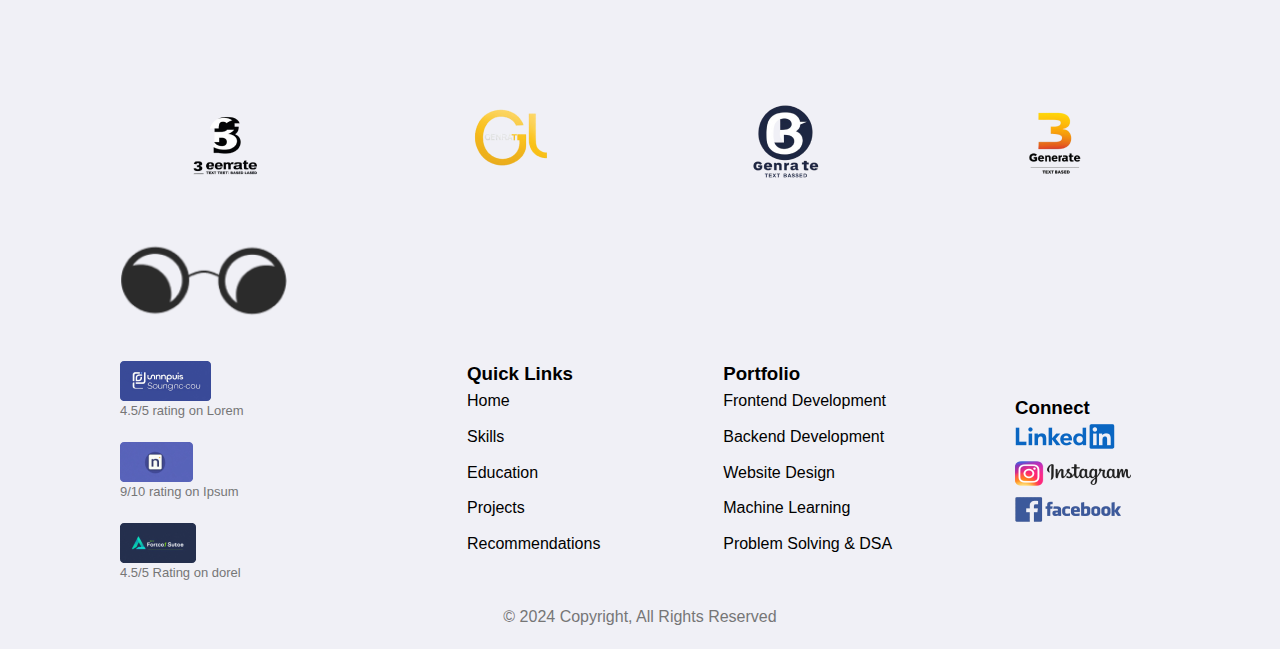
==== commit 21f7ba9b: "mauj masti" ====
--- a/home-page/index.html
+++ b/home-page/index.html
@@ -1,129 +1,228 @@
 <!DOCTYPE html>
 <html lang="en">
-<head>
-    <meta charset="UTF-8">
-    <meta name="viewport" content="width=device-width, initial-scale=1.0">
+  <head>
+    <meta charset="UTF-8" />
+    <meta name="viewport" content="width=device-width, initial-scale=1.0" />
     <title>Home</title>
-    <link rel="stylesheet" href="styles.css">
-</head>
-<body>
+    <link rel="stylesheet" href="styles.css" />
+  </head>
+  <body>
     <header>
-        <img src="assets/Logo.png" alt="Header Image">
-        <nav>
-            <ul>
-                <li><a href="http://127.0.0.1:5500/home-page/index.html" class="active-page">Home</a></li>
-                <li><a href="http://127.0.0.1:5500/skills-page/index.html">Skills</a></li>
-                <li><a href="#education">Education</a></li>
-                <li><a href="#projects">Projects</a></li>
-                <li><a href="#recommendations">Recommendations</a></li>
-                <li><a href="#contact">Contact</a></li>
-            </ul>
-        </nav>
+      <img src="assets/Logo.png" alt="Header Image" />
+      <nav>
+        <ul>
+          <li>
+            <a
+              href="http://127.0.0.1:5500/home-page/index.html"
+              class="active-page"
+              >Home</a
+            >
+          </li>
+          <li>
+            <a href="http://127.0.0.1:5500/skills-page/index.html">Skills</a>
+          </li>
+          <li><a href="#education">Education</a></li>
+          <li><a href="#projects">Projects</a></li>
+          <li><a href="#recommendations">Recommendations</a></li>
+          <li><a href="#contact">Contact</a></li>
+        </ul>
+      </nav>
     </header>
     <section id="home">
-        <div class="intro">
-            <h1>I'm Rayan Adlrdard </h1>
-            <h1><span class="highlight">Front-end</span> Developer</h1>
-            <p>Lorem ipsum dolor sit amet, consectetur adipiscing elit. Et, volutpat feugiat placerat lobortis. Natoque rutrum semper sed suspendisse nunc lectus.</p>
-            <button class="btn-primary1">Hire Me &#8594;</button>
-        </div>
-        <img class="hero-image" src="assets/hero-image.png" alt="Illustration">
+      <div class="intro">
+        <h1>I'm Rayan Adlrdard</h1>
+        <h1><span class="highlight">Front-end</span> Developer</h1>
+        <p>
+          Lorem ipsum dolor sit amet, consectetur adipiscing elit. Et, volutpat
+          feugiat placerat lobortis. Natoque rutrum semper sed suspendisse nunc
+          lectus.
+        </p>
+        <button class="btn-primary1">Hire Me &#8594;</button>
+      </div>
+      <img class="hero-image" src="assets/hero-image.png" alt="Illustration" />
     </section>
 
     <section id="projects">
-        <h2>Projects</h2>
-        <p class="description">Amet minim mollit non deserunt ullamco est sit aliqua dolor do amet sint. Velit officia consequat duis enim velit mollit. lorem ipsum</p>
-        <div class="projects-container">
-            <div class="project">
-                <img src="assets/Image.png" alt="Project 1">
-                <h3>How to Make Flyer Design</h3>
-                <p>Lorem Ipsum Dolor Sit Amet...</p>
-                <span>HTML, JavaScript, ReactJS, CSS</span>
-            </div>
-            <div class="project">
-                <img src="assets/Image.png" alt="Project 2">
-                <h3>Software Developer</h3>
-                <p>Lorem Ipsum Dolor Sit Amet...</p>
-                <span>HTML, JavaScript, ReactJS, CSS</span>
-            </div>
-            <div class="project">
-                <img src="assets/Image.png" alt="Project 3">
-                <h3>Software Developer</h3>
-                <p>Lorem Ipsum Dolor Sit Amet...</p>
-                <span>HTML, JavaScript, ReactJS, CSS</span>
-            </div>
-        </div>
-        <div class="projects-container">
-            <div class="project">
-                <img src="assets/Image.png" alt="Project 1">
-                <h3>How to Make Flyer Design</h3>
-                <p>Lorem Ipsum Dolor Sit Amet...</p>
-                <span>HTML, JavaScript, ReactJS, CSS</span>
-            </div>
-            <div class="project">
-                <img src="assets/Image.png" alt="Project 2">
-                <h3>Software Developer</h3>
-                <p>Lorem Ipsum Dolor Sit Amet...</p>
-                <span>HTML, JavaScript, ReactJS, CSS</span>
-            </div>
-            <div class="project">
-                <img src="assets/Image.png" alt="Project 3">
-                <h3>Software Developer</h3>
-                <p>Lorem Ipsum Dolor Sit Amet...</p>
-                <span>HTML, JavaScript, ReactJS, CSS</span>
-            </div>
-        </div>
+      <h2>Projects</h2>
+      <p class="description">
+        Amet minim mollit non deserunt ullamco est sit aliqua dolor do amet
+        sint. Velit officia consequat duis enim velit mollit. lorem ipsum
+      </p>
+      <div class="projects-container">
+        <div class="project">
+          <img src="assets/Image.png" alt="Project 1" />
+          <div class="project-info">
+            <h3>How to Make Flyer Design</h3>
+            <p>
+              Lorem ipsum dolor sit amet, consec adipiscing elit awd and lorem
+              ipsum...
+            </p>
+            <div class="chips-container">
+              <p class="chips">Typescript</p>
+              <p class="chips">ReactJs</p>
+              <p class="chips">NextJs</p>
+              <p class="chips">CSS</p>
+              <p class="chips">HTML</p>
+              <p class="chips">MongoDB</p>
+            </div>
+          </div>
+        </div>
+        <div class="project">
+          <img src="assets/Image.png" alt="Project 2" />
+          <div class="project-info">
+            <h3>How to Make Flyer Design</h3>
+            <p>
+              Lorem ipsum dolor sit amet, consec adipiscing elit awd and lorem
+              ipsum...
+            </p>
+            <div class="chips-container">
+              <p class="chips">Typescript</p>
+              <p class="chips">ReactJs</p>
+              <p class="chips">NextJs</p>
+              <p class="chips">CSS</p>
+              <p class="chips">HTML</p>
+              <p class="chips">MongoDB</p>
+            </div>
+          </div>
+        </div>
+        <div class="project">
+          <img src="assets/Image.png" alt="Project 3" />
+          <div class="project-info">
+            <h3>How to Make Flyer Design</h3>
+            <p>
+              Lorem ipsum dolor sit amet, consec adipiscing elit awd and lorem
+              ipsum...
+            </p>
+            <div class="chips-container">
+              <p class="chips">Typescript</p>
+              <p class="chips">ReactJs</p>
+              <p class="chips">NextJs</p>
+              <p class="chips">CSS</p>
+              <p class="chips">HTML</p>
+              <p class="chips">MongoDB</p>
+            </div>
+          </div>
+        </div>
+      </div>
+      <div class="projects-container">
+        <div class="project">
+          <img src="assets/Image.png" alt="Project 1" />
+          <div class="project-info">
+            <h3>How to Make Flyer Design</h3>
+            <p>
+              Lorem ipsum dolor sit amet, consec adipiscing elit awd and lorem
+              ipsum...
+            </p>
+            <div class="chips-container">
+              <p class="chips">Typescript</p>
+              <p class="chips">ReactJs</p>
+              <p class="chips">NextJs</p>
+              <p class="chips">CSS</p>
+              <p class="chips">HTML</p>
+              <p class="chips">MongoDB</p>
+            </div>
+          </div>
+        </div>
+        <div class="project">
+          <img src="assets/Image.png" alt="Project 2" />
+          <div class="project-info">
+            <h3>How to Make Flyer Design</h3>
+            <p>
+              Lorem ipsum dolor sit amet, consec adipiscing elit awd and lorem
+              ipsum...
+            </p>
+            <div class="chips-container">
+              <p class="chips">Typescript</p>
+              <p class="chips">ReactJs</p>
+              <p class="chips">NextJs</p>
+              <p class="chips">CSS</p>
+              <p class="chips">HTML</p>
+              <p class="chips">MongoDB</p>
+            </div>
+          </div>
+        </div>
+        <div class="project">
+          <img src="assets/Image.png" alt="Project 3" />
+          <div class="project-info">
+            <h3>How to Make Flyer Design</h3>
+            <p>
+              Lorem ipsum dolor sit amet, consec adipiscing elit awd and lorem
+              ipsum...
+            </p>
+            <div class="chips-container">
+              <p class="chips">Typescript</p>
+              <p class="chips">ReactJs</p>
+              <p class="chips">NextJs</p>
+              <p class="chips">CSS</p>
+              <p class="chips">HTML</p>
+              <p class="chips">MongoDB</p>
+            </div>
+          </div>
+        </div>
+      </div>
     </section>
 
     <section id="Recommendations">
-        <h2>Recommendations</h2>
-        <p class="description">Amet minim mollit non deserunt ullamco est sit aliqua dolor do amet sint. Velit officia consequat duis enim velit mollit. lorem ipsum</p>
-        <div class="carousel">
-            <div class="carousel-inner">
-                <div class="carousel-item active">
-                    <div class="recommendation-card">
-                        <h3>Great Quality</h3>
-                        <p>Lorem ipsum dolor sit amet, consectetur adipiscing elit. Vivamus luctus.</p>
-                        <div class="profile">
-                            <img src="assets/Image.png" alt="James Gouce">
-                            <div class="profile-info">
-                                <h4>James Gouce</h4>
-                                <p>Graphic Designer</p>
-                            </div>
-                        </div>
-                    </div>
+      <h2>Recommendations</h2>
+      <p class="description">
+        Amet minim mollit non deserunt ullamco est sit aliqua dolor do amet
+        sint. Velit officia consequat duis enim velit mollit. lorem ipsum
+      </p>
+      <div class="carousel">
+        <div class="carousel-inner">
+          <div class="carousel-item active">
+            <div class="recommendation-card">
+              <h3>Great Quality</h3>
+              <p>
+                Lorem ipsum dolor sit amet, consectetur adipiscing elit. Vivamus
+                luctus.
+              </p>
+              <div class="profile">
+                <img src="assets/Image.png" alt="James Gouce" />
+                <div class="profile-info">
+                  <h4>James Gouce</h4>
+                  <p>Graphic Designer</p>
                 </div>
-                <div class="carousel-item">
-                    <div class="recommendation-card">
-                        <h3>Amazing Work</h3>
-                        <p>Lorem ipsum dolor sit amet, consectetur adipiscing elit. Vivamus luctus.</p>
-                        <div class="profile">
-                            <img src="assets/Image.png" alt="Tiana Philips">
-                            <div class="profile-info">
-                                <h4>Tiana Philips</h4>
-                                <p>Photographer</p>
-                            </div>
-                        </div>
-                    </div>
+              </div>
+            </div>
+          </div>
+          <div class="carousel-item">
+            <div class="recommendation-card">
+              <h3>Amazing Work</h3>
+              <p>
+                Lorem ipsum dolor sit amet, consectetur adipiscing elit. Vivamus
+                luctus.
+              </p>
+              <div class="profile">
+                <img src="assets/Image.png" alt="Tiana Philips" />
+                <div class="profile-info">
+                  <h4>Tiana Philips</h4>
+                  <p>Photographer</p>
                 </div>
-                <div class="carousel-item">
-                    <div class="recommendation-card">
-                        <h3>Great Quality</h3>
-                        <p>Lorem ipsum dolor sit amet, consectetur adipiscing elit. Vivamus luctus.</p>
-                        <div class="profile">
-                            <img src="assets/Image.png" alt="Tatai Westervelt">
-                            <div class="profile-info">
-                                <h4>Tatai Westervelt</h4>
-                                <p>Business Man</p>
-                            </div>
-                        </div>
-                    </div>
+              </div>
+            </div>
+          </div>
+          <div class="carousel-item">
+            <div class="recommendation-card">
+              <h3>Great Quality</h3>
+              <p>
+                Lorem ipsum dolor sit amet, consectetur adipiscing elit. Vivamus
+                luctus.
+              </p>
+              <div class="profile">
+                <img src="assets/Image.png" alt="Tatai Westervelt" />
+                <div class="profile-info">
+                  <h4>Tatai Westervelt</h4>
+                  <p>Business Man</p>
                 </div>
-            </div>
-            <button class="prev">❮</button>
-            <button class="next">❯</button>
-        </div>
-        <!--<div id="carouselExampleIndicators" class="carousel slide" data-ride="carousel">
+              </div>
+            </div>
+          </div>
+        </div>
+        <button class="prev">❮</button>
+        <button class="next">❯</button>
+      </div>
+      <!--<div id="carouselExampleIndicators" class="carousel slide" data-ride="carousel">
             <ol class="carousel-indicators">
               <li data-target="#carouselExampleIndicators" data-slide-to="0" class="active"></li>
               <li data-target="#carouselExampleIndicators" data-slide-to="1"></li>
@@ -160,94 +259,209 @@
     </section>
 
     <section id="contact">
-        <div class="contact-container">
-            <div class="form-container">
-                <h2>Leave ME Your Info</h2>
-                    <form>
-                        <label for="name">Your Full Name (Required)</label>
-                        <input type="text" id="name" name="name" required>
-                        
-                        <label for="email">Your Email (Required)</label>
-                        <input type="email" id="email" name="email" required>
-                        
-                        <label for="subject">Subject</label>
-                        <input type="text" id="subject" name="subject">
-                        
-                        <label for="message">Your Message</label>
-                        <textarea id="message" name="message" rows="7"></textarea>
-                        
-                        <button type="submit" class="btn-submit">Send Message</button>
-                    </form>
-            </div>
-
-            <div class="contact-info">
-                <h2>Contact Information</h2>
-                <div class="info-card">
-                    <img src="assets/Ellipse 41.png">
-                    <p>xxxxx</p>
-                    <p>xxxxx</p>
-                    <p>xxxxx</p>
-                </div>
-                <div class="info-card">
-                    <img src="assets/Ellipse 41.png">
-                    <p>xxxxx</p>
-                    <p>xxxxx</p>
-                    <p>xxxxx</p>
-                </div>
-                <div class="info-card">
-                    <img src="assets/Ellipse 41.png">
-                    <p>xxxxx</p>
-                    <p>xxxxx</p>
-                    <p>xxxxx</p>
-                </div>
-            </div>
+      <div class="contact-container">
+        <div class="form-container">
+          <h2>Leave ME Your Info</h2>
+          <form>
+            <label for="name">Your Full Name (Required)</label>
+            <input type="text" id="name" name="name" required />
+
+            <label for="email">Your Email (Required)</label>
+            <input type="email" id="email" name="email" required />
+
+            <label for="subject">Subject</label>
+            <input type="text" id="subject" name="subject" />
+
+            <label for="message">Your Message</label>
+            <textarea id="message" name="message" rows="12"></textarea>
+
+            <button type="submit" class="btn-submit">Send Message</button>
+          </form>
+        </div>
+
+        <div class="contact-info">
+          <h2>Contact Information</h2>
+          <div class="info-card">
+            <div class="infocard-icon">
+              <svg
+                width="19"
+                height="19"
+                viewBox="0 0 19 19"
+                fill="none"
+                xmlns="http://www.w3.org/2000/svg"
+              >
+                <g clip-path="url(#clip0_1150_1982)">
+                  <path
+                    d="M1.79102 4.43659L7.07928 2.17468L11.6121 4.43659L16.3738 2.40012C16.4313 2.37553 16.494 2.36556 16.5562 2.37112C16.6185 2.37668 16.6785 2.39759 16.7307 2.43197C16.7829 2.46635 16.8257 2.51313 16.8553 2.5681C16.8849 2.62308 16.9004 2.68453 16.9003 2.74694V14.9921L11.6121 17.254L7.07928 14.9921L2.31758 17.0286C2.26009 17.0532 2.1974 17.0632 2.1351 17.0576C2.07281 17.052 2.01288 17.0311 1.96068 16.9968C1.90849 16.9624 1.86566 16.9156 1.83605 16.8606C1.80643 16.8057 1.79096 16.7442 1.79102 16.6818V4.43659ZM11.6121 15.5682V6.07722L11.563 6.09833L7.07928 3.86056V13.3515L7.12838 13.3304L11.6121 15.5682Z"
+                    fill="#2B2B2B"
+                  />
+                </g>
+                <defs>
+                  <clipPath id="clip0_1150_1982">
+                    <rect
+                      width="18.1312"
+                      height="18.0952"
+                      fill="white"
+                      transform="translate(0.28009 0.666748)"
+                    />
+                  </clipPath>
+                </defs>
+              </svg>
+            </div>
+            <div class="card-text">
+              <p><strong>Country:</strong></p>
+              <p>Bangladesh</p>
+            </div>
+            <div class="card-text">
+              <p><strong>Country:</strong></p>
+              <p>Bangladesh</p>
+            </div>
+            <div class="card-text">
+              <p><strong>Country:</strong></p>
+              <p>Bangladesh</p>
+            </div>
+          </div>
+          <div class="info-card">
+            <div class="infocard-icon">
+                <svg
+                  width="19"
+                  height="19"
+                  viewBox="0 0 19 19"
+                  fill="none"
+                  xmlns="http://www.w3.org/2000/svg"
+                >
+                  <g clip-path="url(#clip0_1150_1982)">
+                    <path
+                      d="M1.79102 4.43659L7.07928 2.17468L11.6121 4.43659L16.3738 2.40012C16.4313 2.37553 16.494 2.36556 16.5562 2.37112C16.6185 2.37668 16.6785 2.39759 16.7307 2.43197C16.7829 2.46635 16.8257 2.51313 16.8553 2.5681C16.8849 2.62308 16.9004 2.68453 16.9003 2.74694V14.9921L11.6121 17.254L7.07928 14.9921L2.31758 17.0286C2.26009 17.0532 2.1974 17.0632 2.1351 17.0576C2.07281 17.052 2.01288 17.0311 1.96068 16.9968C1.90849 16.9624 1.86566 16.9156 1.83605 16.8606C1.80643 16.8057 1.79096 16.7442 1.79102 16.6818V4.43659ZM11.6121 15.5682V6.07722L11.563 6.09833L7.07928 3.86056V13.3515L7.12838 13.3304L11.6121 15.5682Z"
+                      fill="#2B2B2B"
+                    />
+                  </g>
+                  <defs>
+                    <clipPath id="clip0_1150_1982">
+                      <rect
+                        width="18.1312"
+                        height="18.0952"
+                        fill="white"
+                        transform="translate(0.28009 0.666748)"
+                      />
+                    </clipPath>
+                  </defs>
+                </svg>
+              </div>
+            <div class="card-text">
+              <p><strong>Country:</strong></p>
+              <p>Bangladesh</p>
+            </div>
+            <div class="card-text">
+              <p><strong>Country:</strong></p>
+              <p>Bangladesh</p>
+            </div>
+            <div class="card-text">
+              <p><strong>Country:</strong></p>
+              <p>Bangladesh</p>
+            </div>
+          </div>
+          <div class="info-card">
+            <div class="infocard-icon">
+                <svg
+                  width="19"
+                  height="19"
+                  viewBox="0 0 19 19"
+                  fill="none"
+                  xmlns="http://www.w3.org/2000/svg"
+                >
+                  <g clip-path="url(#clip0_1150_1982)">
+                    <path
+                      d="M1.79102 4.43659L7.07928 2.17468L11.6121 4.43659L16.3738 2.40012C16.4313 2.37553 16.494 2.36556 16.5562 2.37112C16.6185 2.37668 16.6785 2.39759 16.7307 2.43197C16.7829 2.46635 16.8257 2.51313 16.8553 2.5681C16.8849 2.62308 16.9004 2.68453 16.9003 2.74694V14.9921L11.6121 17.254L7.07928 14.9921L2.31758 17.0286C2.26009 17.0532 2.1974 17.0632 2.1351 17.0576C2.07281 17.052 2.01288 17.0311 1.96068 16.9968C1.90849 16.9624 1.86566 16.9156 1.83605 16.8606C1.80643 16.8057 1.79096 16.7442 1.79102 16.6818V4.43659ZM11.6121 15.5682V6.07722L11.563 6.09833L7.07928 3.86056V13.3515L7.12838 13.3304L11.6121 15.5682Z"
+                      fill="#2B2B2B"
+                    />
+                  </g>
+                  <defs>
+                    <clipPath id="clip0_1150_1982">
+                      <rect
+                        width="18.1312"
+                        height="18.0952"
+                        fill="white"
+                        transform="translate(0.28009 0.666748)"
+                      />
+                    </clipPath>
+                  </defs>
+                </svg>
+              </div>
+            <div class="card-text">
+              <p><strong>Country:</strong></p>
+              <p>Bangladesh</p>
+            </div>
+            <div class="card-text">
+              <p><strong>Country:</strong></p>
+              <p>Bangladesh</p>
+            </div>
+            <div class="card-text">
+              <p><strong>Country:</strong></p>
+              <p>Bangladesh</p>
+            </div>
+          </div>
+        </div>
+      </div>
     </section>
 
     <footer>
-        <div>
-            <img src="assets/4Logo.png" alt="footer Image">
-        </div>
-        <div style="display: flex; margin-top: 20px; margin-bottom: 20px; margin-left: 20px;">
-            <img src="assets/Logo.png" alt="main logo" style="width: 100px;">
-        </div>
-        <div class="footer-container">
-            <div class="rating-icons">
-                <img src="assets/Rectangle 97.png" alt="Rating">
-                4.5/5 rating on Lorem
-                <img src="assets/Rectangle 99.png" alt="Rating">
-                9/10 rating on Ipsum
-                <img src="assets/Rectangle 100.png" alt="Rating">
-                4.5/5 Rating on dorel
-            </div>
-            <div class="quick-links">
-                <h3>Quick Links</h3>
-                <a href="http://127.0.0.1:5500/home-page/index.html">Home</a>
-                <a href="http://127.0.0.1:5500/skills-page/index.html">Skills</a>
-                <a href="#">Education</a>
-                <a href="#">Projects</a>
-                <a href="#">Recommendations</a>
-            </div>
-            <div class="quick-links">
-                <h3>Portfolio</h3>
-                <a href="#">Frontend Development</a>
-                <a href="#">Backend Development</a>
-                <a href="#">Website Design</a>
-                <a href="#">Machine Learning</a>
-                <a href="#">Problem Solving & DSA</a>
-            </div>
-            <div class="social-icons">
-                <h3>Connect</h3>
-                <a href="https://www.linkedin.com/in/mudit-jain-4855b5245"><img src="assets/LinkedIn.png" alt="Logo"></a>
-                <a href="https://www.instagram.com/muditjain_30/"><img src="assets/Instagram.png" alt="Logo"></a>
-                <a href="https://www.facebook.com/mudit.jain.716"><img src="assets/Facebook.png" alt="Logo"></a>
-            </div>
-        </div>
-        <p>&copy; 2024 Copyright, All Rights Reserved</p>
+      <div>
+        <img src="assets/4Logo.png" alt="footer Image" />
+      </div>
+      <div
+        style="
+          display: flex;
+          margin-top: 20px;
+          margin-bottom: 20px;
+          margin-left: 20px;
+        "
+      >
+        <img src="assets/Logo.png" alt="main logo" style="width: 170px" />
+      </div>
+      <div class="footer-container">
+        <div class="rating-icons">
+          <img src="assets/Rectangle 97.png" alt="Rating" />
+          4.5/5 rating on Lorem
+          <img src="assets/Rectangle 99.png" alt="Rating" />
+          9/10 rating on Ipsum
+          <img src="assets/Rectangle 100.png" alt="Rating" />
+          4.5/5 Rating on dorel
+        </div>
+        <div class="quick-links">
+          <h3>Quick Links</h3>
+          <a href="http://127.0.0.1:5500/home-page/index.html">Home</a>
+          <a href="http://127.0.0.1:5500/skills-page/index.html">Skills</a>
+          <a href="#">Education</a>
+          <a href="#">Projects</a>
+          <a href="#">Recommendations</a>
+        </div>
+        <div class="quick-links">
+          <h3>Portfolio</h3>
+          <a href="#">Frontend Development</a>
+          <a href="#">Backend Development</a>
+          <a href="#">Website Design</a>
+          <a href="#">Machine Learning</a>
+          <a href="#">Problem Solving & DSA</a>
+        </div>
+        <div class="social-icons">
+          <h3>Connect</h3>
+          <a href="https://www.linkedin.com/in/mudit-jain-4855b5245"
+            ><img src="assets/LinkedIn.png" alt="Logo"
+          /></a>
+          <a href="https://www.instagram.com/muditjain_30/"
+            ><img src="assets/Instagram.png" alt="Logo"
+          /></a>
+          <a href="https://www.facebook.com/mudit.jain.716"
+            ><img src="assets/Facebook.png" alt="Logo"
+          /></a>
+        </div>
+      </div>
+      <p>&copy; 2024 Copyright, All Rights Reserved</p>
     </footer>
 
     <script src="/home-page/index.js"></script>
     <script src="https://cdn.jsdelivr.net/npm/popper.js@1.16.0/dist/umd/popper.min.js"></script>
     <script src="https://stackpath.bootstrapcdn.com/bootstrap/5.0.0-alpha1/js/bootstrap.min.js"></script>
-</body>
+  </body>
 </html>
-
--- a/home-page/styles.css
+++ b/home-page/styles.css
@@ -17,7 +17,7 @@
   left: 0;
   right: 0;
   background-color: white;
-  padding: 30px 50px;
+  padding: 30px 100px;
   box-shadow: 0 2px 5px rgba(0, 0, 0, 0.1);
   display: flex;
   width: 100vw;
@@ -61,17 +61,18 @@
   display: flex;
   justify-content: space-between;
   align-items: center;
-  padding-inline: 40px;
+  padding-inline: 100px;
   background-color: white;
 }
 
 .intro {
+  margin-top: 100px;
   max-width: 50%;
 }
 
 .intro h1 {
-  font-size: 36px;
-  margin-bottom: 20px;
+  font-size: 40px;
+  margin-bottom: -10px;
 }
 
 .highlight {
@@ -79,7 +80,7 @@
 }
 
 .intro p {
-  margin-bottom: 20px;
+  margin-block: 80px;
 }
 
 .btn-primary1 {
@@ -114,32 +115,47 @@
 .description{
   line-height: 1.5;
   color: #767676;
-  width:28%;
+  width:50%;
+  margin-bottom: 35px;
   text-align: center;
 }
 
 .projects-container {
   display: flex;
-  gap: 20px;
+  gap: 35px;
   margin-top: 10px;
-  margin-bottom: 10px;
+  margin-bottom: 35px;
 }
 
 .project {
+  box-shadow: 2px 2px 5px rgb(189, 189, 189);
   background-color: #fff;
-  padding: 20px;
   border-radius: 8px;
-  width: 45%;
+
+  h3{
+    font-weight: 500;
+  }
+  p{
+    color: #767676;
+  }
+}
+.chips-container .chips{
+  display: inline-block;
+  margin-block: 5px;
+  color: black;
+  background-color: #EFEFEF;
+  padding: 4px 13px; 
+  border-radius: 1000px;
+  border: #0000000D 1px solid;
+  font-size: 15px;
+}
+.project-info{
+  padding: 10px 15px 10px 15px;
 }
 
 .project img {
-  max-width: 100%;
-  height: auto;
-  border-radius: 8px;
-}
-
-.project h3 {
-  margin: 15px 0;
+  width: 100%;
+  border-radius: 8px 8px 0 0;
 }
 
 .project span {
@@ -164,14 +180,18 @@
 .contact-container {
   display: flex;
   justify-content: space-between;
+  align-items: center;
   gap: 20px;
 }
 
 .form-container{
-  background-color: white;
   padding: 20px;
   border-radius: 8px;
   width: 80%;
+}
+.form-container form{
+  background-color: white;
+  padding: 20px;
 }
 
 
@@ -225,10 +245,29 @@
 }
 
 .info-card{
+  display: flex;
+  flex-direction: column;
+  align-items: center;
+  gap: 10px;
   background-color: white;
   border-radius: 5px;
   padding: 20px 20px;
 }
+.infocard-icon{
+  background-color: #FFB400;
+  border-radius: 1000px;
+  width: 40px;
+  aspect-ratio: 1;
+  display: flex;
+  align-items: center;
+  justify-content: center;
+}
+.card-text{
+  color: #767676;
+  width: 100%;
+  display: flex;
+  justify-content: space-between;
+}
 
 footer {
   color: black;
@@ -256,10 +295,15 @@
 }
 
 .rating-icons {
+  font-size: 13px;
   color: #767676;
   display: flex;
   flex-direction: column;
   align-items: flex-start;
+  width: 23%;
+}
+.rating-icons img{
+  margin-top: 20px;
 }
 
 .social-icons {
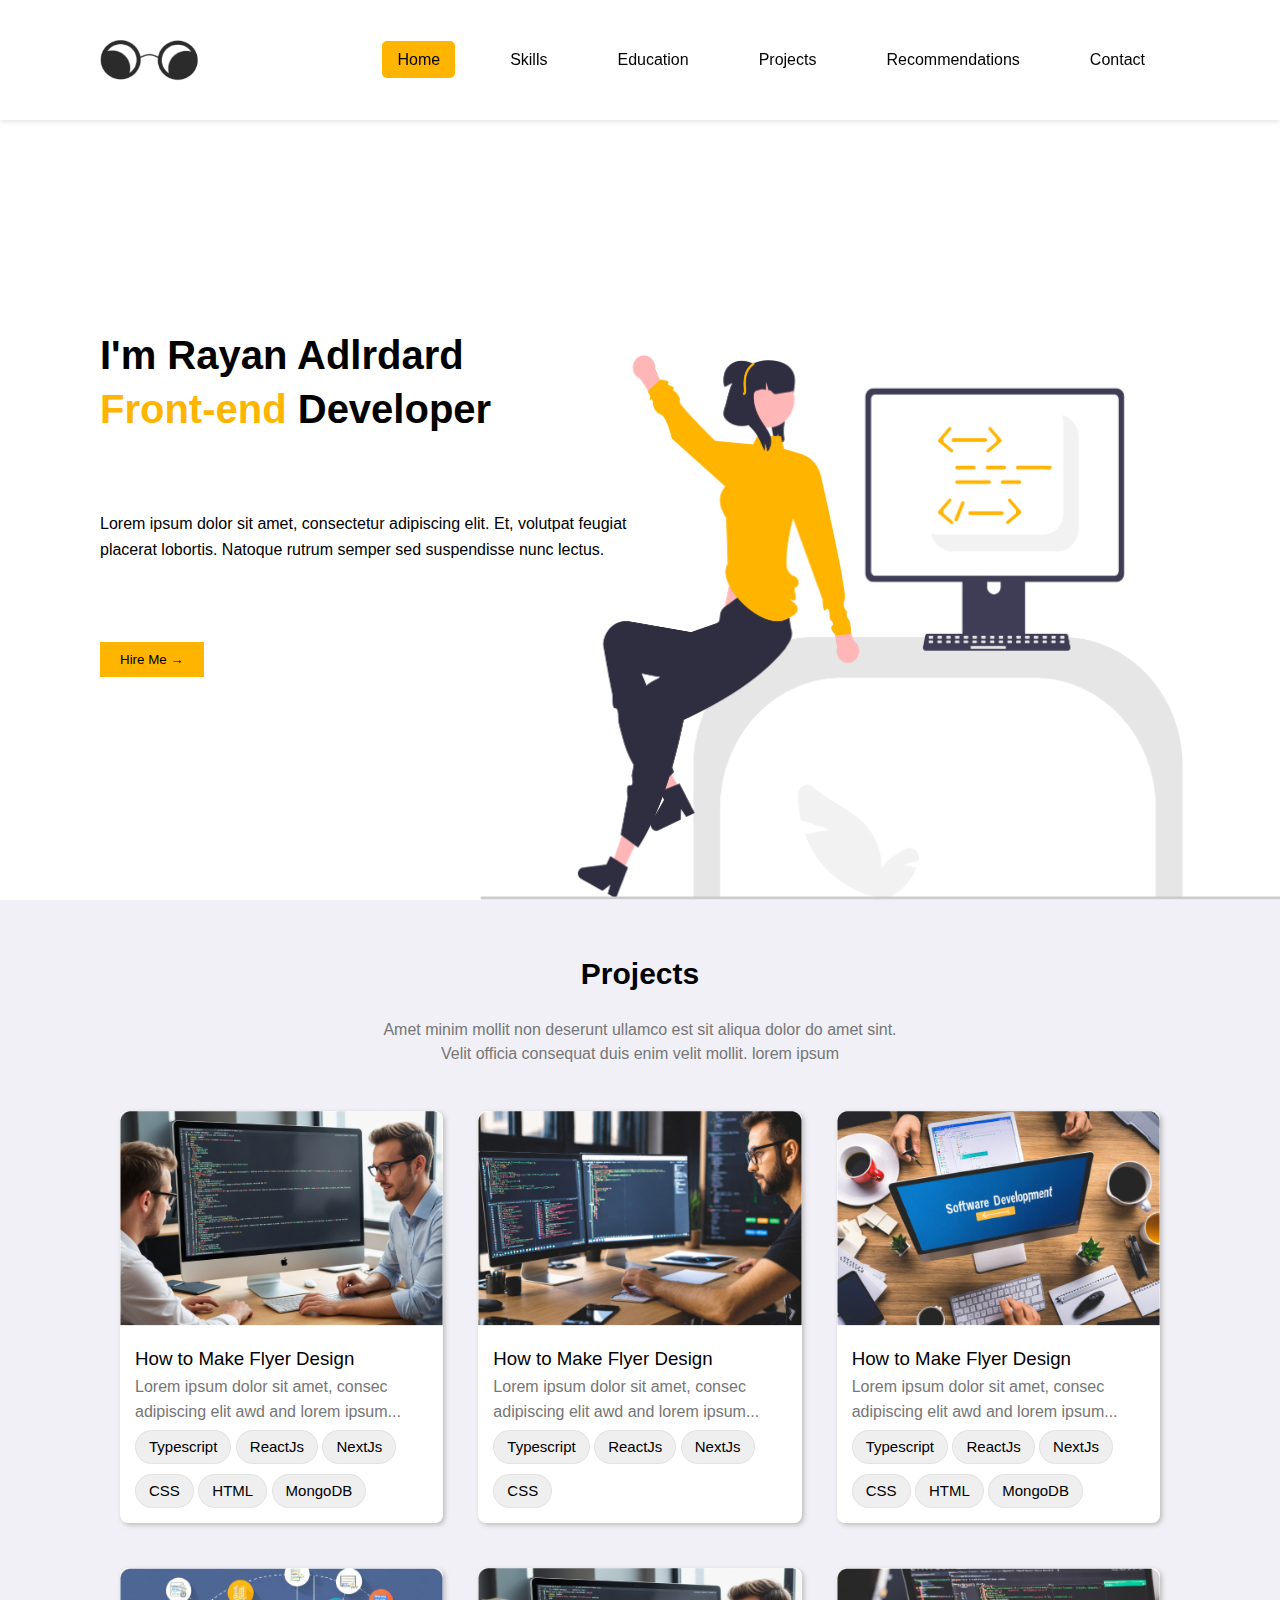
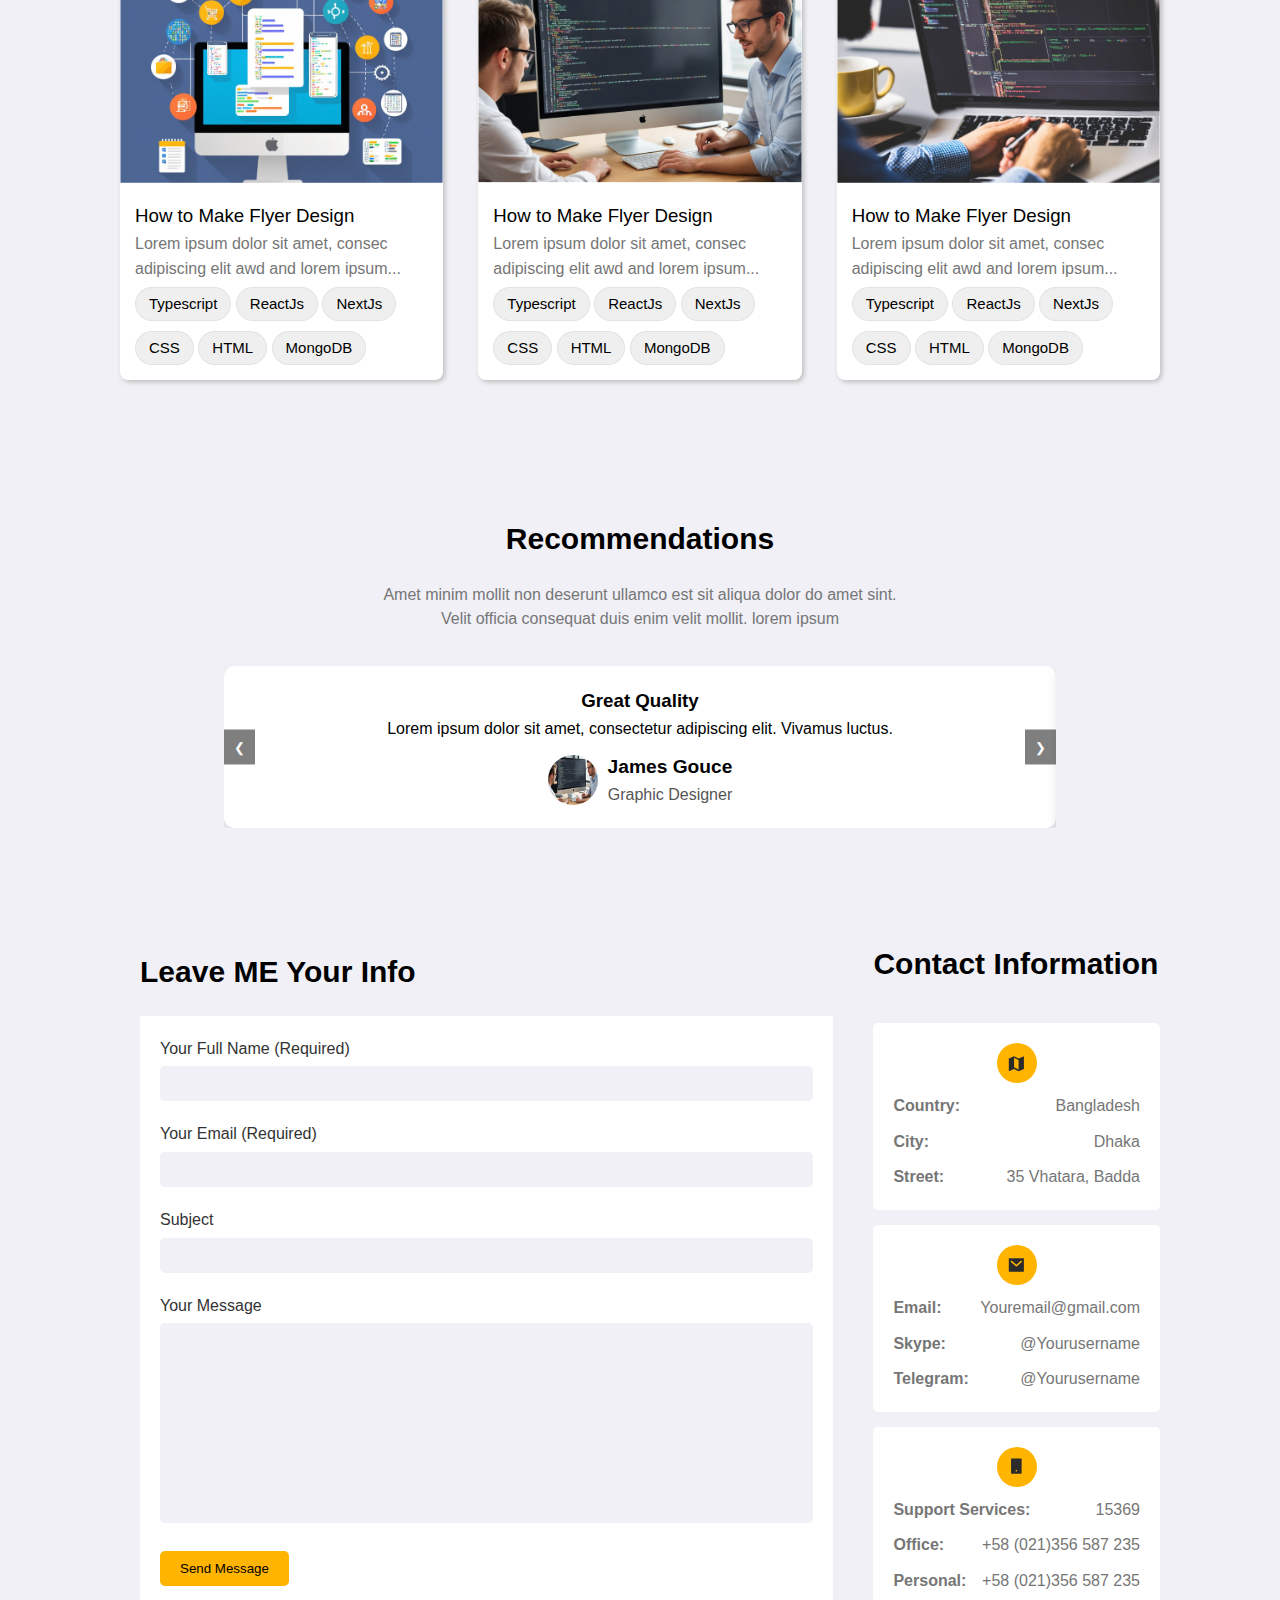
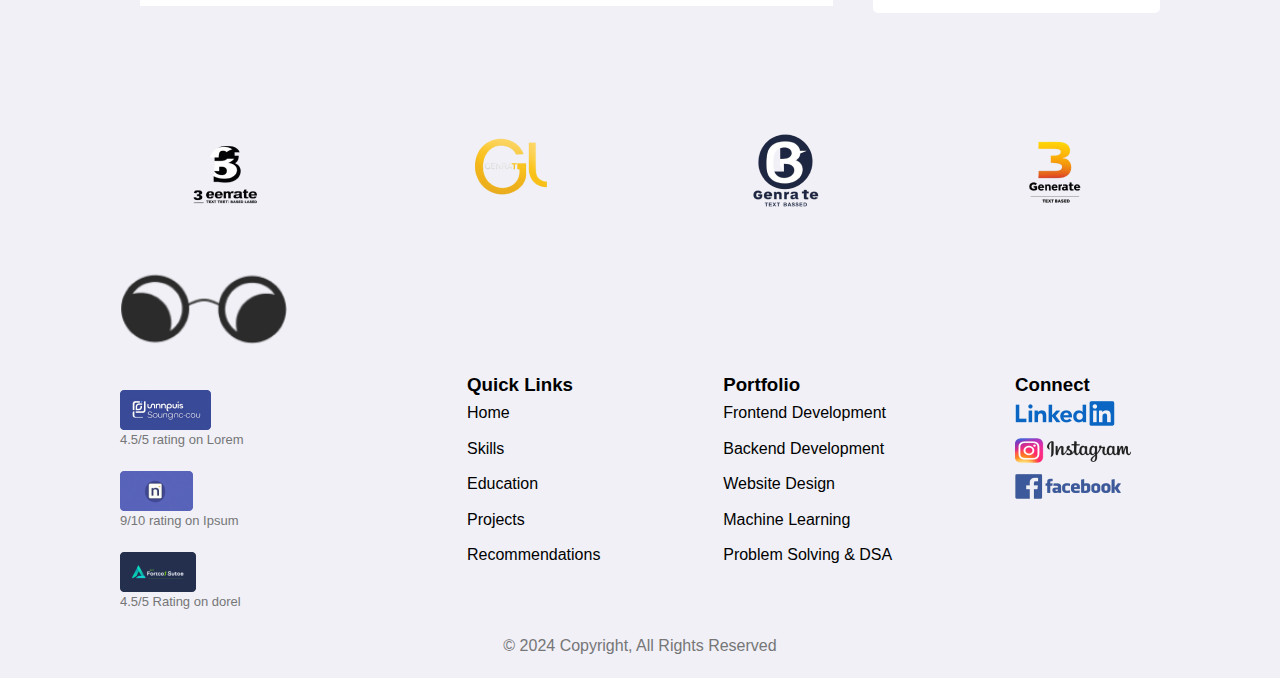
==== commit b13eb3b5: "3am commit" ====
--- a/home-page/index.html
+++ b/home-page/index.html
@@ -1,228 +1,220 @@
 <!DOCTYPE html>
 <html lang="en">
-  <head>
-    <meta charset="UTF-8" />
-    <meta name="viewport" content="width=device-width, initial-scale=1.0" />
-    <title>Home</title>
-    <link rel="stylesheet" href="styles.css" />
-  </head>
-  <body>
-    <header>
-      <img src="assets/Logo.png" alt="Header Image" />
-      <nav>
-        <ul>
-          <li>
-            <a
-              href="http://127.0.0.1:5500/home-page/index.html"
-              class="active-page"
-              >Home</a
-            >
-          </li>
-          <li>
-            <a href="http://127.0.0.1:5500/skills-page/index.html">Skills</a>
-          </li>
-          <li><a href="#education">Education</a></li>
-          <li><a href="#projects">Projects</a></li>
-          <li><a href="#recommendations">Recommendations</a></li>
-          <li><a href="#contact">Contact</a></li>
-        </ul>
-      </nav>
-    </header>
-    <section id="home">
-      <div class="intro">
-        <h1>I'm Rayan Adlrdard</h1>
-        <h1><span class="highlight">Front-end</span> Developer</h1>
-        <p>
-          Lorem ipsum dolor sit amet, consectetur adipiscing elit. Et, volutpat
-          feugiat placerat lobortis. Natoque rutrum semper sed suspendisse nunc
-          lectus.
-        </p>
-        <button class="btn-primary1">Hire Me &#8594;</button>
-      </div>
-      <img class="hero-image" src="assets/hero-image.png" alt="Illustration" />
-    </section>
-
-    <section id="projects">
-      <h2>Projects</h2>
-      <p class="description">
-        Amet minim mollit non deserunt ullamco est sit aliqua dolor do amet
-        sint. Velit officia consequat duis enim velit mollit. lorem ipsum
+
+<head>
+  <meta charset="UTF-8" />
+  <meta name="viewport" content="width=device-width, initial-scale=1.0" />
+  <title>Home</title>
+  <link rel="stylesheet" href="styles.css" />
+</head>
+
+<body>
+  <header>
+    <img src="assets/Logo.png" alt="Header Image" />
+    <nav>
+      <ul>
+        <li><a href="http://127.0.0.1:5500/home-page/index.html" class="active-page">Home</a></li>
+        <li><a href="http://127.0.0.1:5500/skills-page/index.html">Skills</a></li>
+        <li><a href="#education">Education</a></li>
+        <li><a href="#projects">Projects</a></li>
+        <li><a href="#Recommendations">Recommendations</a></li>
+        <li><a href="#contact">Contact</a></li>
+      </ul>
+    </nav>
+  </header>
+  <section id="home">
+    <div class="intro">
+      <h1>I'm Rayan Adlrdard</h1>
+      <h1><span class="highlight">Front-end</span> Developer</h1>
+      <p>
+        Lorem ipsum dolor sit amet, consectetur adipiscing elit. Et, volutpat
+        feugiat placerat lobortis. Natoque rutrum semper sed suspendisse nunc
+        lectus.
       </p>
-      <div class="projects-container">
-        <div class="project">
-          <img src="assets/Image.png" alt="Project 1" />
-          <div class="project-info">
-            <h3>How to Make Flyer Design</h3>
+      <button class="btn-primary1">Hire Me &#8594;</button>
+    </div>
+    <img class="hero-image" src="assets/hero-image.png" alt="Illustration" />
+  </section>
+
+  <section id="projects">
+    <h2>Projects</h2>
+    <p class="description">
+      Amet minim mollit non deserunt ullamco est sit aliqua dolor do amet
+      sint. Velit officia consequat duis enim velit mollit. lorem ipsum
+    </p>
+    <div class="projects-container">
+      <div class="project">
+        <img src="assets/Image.png" alt="Project 1" />
+        <div class="project-info">
+          <h3>How to Make Flyer Design</h3>
+          <p>
+            Lorem ipsum dolor sit amet, consec adipiscing elit awd and lorem
+            ipsum...
+          </p>
+          <div class="chips-container">
+            <p class="chips">Typescript</p>
+            <p class="chips">ReactJs</p>
+            <p class="chips">NextJs</p>
+            <p class="chips">CSS</p>
+            <p class="chips">HTML</p>
+            <p class="chips">MongoDB</p>
+          </div>
+        </div>
+      </div>
+      <div class="project">
+        <img src="assets/Image (1).png" alt="Project 2" />
+        <div class="project-info">
+          <h3>How to Make Flyer Design</h3>
+          <p>
+            Lorem ipsum dolor sit amet, consec adipiscing elit awd and lorem
+            ipsum...
+          </p>
+          <div class="chips-container">
+            <p class="chips">Typescript</p>
+            <p class="chips">ReactJs</p>
+            <p class="chips">NextJs</p>
+            <p class="chips">CSS</p>
+          </div>
+        </div>
+      </div>
+      <div class="project">
+        <img src="assets/Image (2).png" alt="Project 3" />
+        <div class="project-info">
+          <h3>How to Make Flyer Design</h3>
+          <p>
+            Lorem ipsum dolor sit amet, consec adipiscing elit awd and lorem
+            ipsum...
+          </p>
+          <div class="chips-container">
+            <p class="chips">Typescript</p>
+            <p class="chips">ReactJs</p>
+            <p class="chips">NextJs</p>
+            <p class="chips">CSS</p>
+            <p class="chips">HTML</p>
+            <p class="chips">MongoDB</p>
+          </div>
+        </div>
+      </div>
+    </div>
+    <div class="projects-container">
+      <div class="project">
+        <img src="assets/Image (3).png" alt="Project 1" />
+        <div class="project-info">
+          <h3>How to Make Flyer Design</h3>
+          <p>
+            Lorem ipsum dolor sit amet, consec adipiscing elit awd and lorem
+            ipsum...
+          </p>
+          <div class="chips-container">
+            <p class="chips">Typescript</p>
+            <p class="chips">ReactJs</p>
+            <p class="chips">NextJs</p>
+            <p class="chips">CSS</p>
+            <p class="chips">HTML</p>
+            <p class="chips">MongoDB</p>
+          </div>
+        </div>
+      </div>
+      <div class="project">
+        <img src="assets/Image.png" alt="Project 2" />
+        <div class="project-info">
+          <h3>How to Make Flyer Design</h3>
+          <p>
+            Lorem ipsum dolor sit amet, consec adipiscing elit awd and lorem
+            ipsum...
+          </p>
+          <div class="chips-container">
+            <p class="chips">Typescript</p>
+            <p class="chips">ReactJs</p>
+            <p class="chips">NextJs</p>
+            <p class="chips">CSS</p>
+            <p class="chips">HTML</p>
+            <p class="chips">MongoDB</p>
+          </div>
+        </div>
+      </div>
+      <div class="project">
+        <img src="assets/Image (4).png" alt="Project 3" />
+        <div class="project-info">
+          <h3>How to Make Flyer Design</h3>
+          <p>
+            Lorem ipsum dolor sit amet, consec adipiscing elit awd and lorem
+            ipsum...
+          </p>
+          <div class="chips-container">
+            <p class="chips">Typescript</p>
+            <p class="chips">ReactJs</p>
+            <p class="chips">NextJs</p>
+            <p class="chips">CSS</p>
+            <p class="chips">HTML</p>
+            <p class="chips">MongoDB</p>
+          </div>
+        </div>
+      </div>
+    </div>
+  </section>
+
+  <section id="Recommendations">
+    <h2>Recommendations</h2>
+    <p class="description">
+      Amet minim mollit non deserunt ullamco est sit aliqua dolor do amet
+      sint. Velit officia consequat duis enim velit mollit. lorem ipsum
+    </p>
+    <div class="carousel">
+      <div class="carousel-inner">
+        <div class="carousel-item active">
+          <div class="recommendation-card">
+            <h3>Great Quality</h3>
             <p>
-              Lorem ipsum dolor sit amet, consec adipiscing elit awd and lorem
-              ipsum...
+              Lorem ipsum dolor sit amet, consectetur adipiscing elit. Vivamus
+              luctus.
             </p>
-            <div class="chips-container">
-              <p class="chips">Typescript</p>
-              <p class="chips">ReactJs</p>
-              <p class="chips">NextJs</p>
-              <p class="chips">CSS</p>
-              <p class="chips">HTML</p>
-              <p class="chips">MongoDB</p>
+            <div class="profile">
+              <img src="assets/Image.png" alt="James Gouce" />
+              <div class="profile-info">
+                <h4>James Gouce</h4>
+                <p>Graphic Designer</p>
+              </div>
             </div>
           </div>
         </div>
-        <div class="project">
-          <img src="assets/Image.png" alt="Project 2" />
-          <div class="project-info">
-            <h3>How to Make Flyer Design</h3>
+        <div class="carousel-item">
+          <div class="recommendation-card">
+            <h3>Amazing Work</h3>
             <p>
-              Lorem ipsum dolor sit amet, consec adipiscing elit awd and lorem
-              ipsum...
+              Lorem ipsum dolor sit amet, consectetur adipiscing elit. Vivamus
+              luctus.
             </p>
-            <div class="chips-container">
-              <p class="chips">Typescript</p>
-              <p class="chips">ReactJs</p>
-              <p class="chips">NextJs</p>
-              <p class="chips">CSS</p>
-              <p class="chips">HTML</p>
-              <p class="chips">MongoDB</p>
+            <div class="profile">
+              <img src="assets/Image.png" alt="Tiana Philips" />
+              <div class="profile-info">
+                <h4>Tiana Philips</h4>
+                <p>Photographer</p>
+              </div>
             </div>
           </div>
         </div>
-        <div class="project">
-          <img src="assets/Image.png" alt="Project 3" />
-          <div class="project-info">
-            <h3>How to Make Flyer Design</h3>
+        <div class="carousel-item">
+          <div class="recommendation-card">
+            <h3>Great Quality</h3>
             <p>
-              Lorem ipsum dolor sit amet, consec adipiscing elit awd and lorem
-              ipsum...
+              Lorem ipsum dolor sit amet, consectetur adipiscing elit. Vivamus
+              luctus.
             </p>
-            <div class="chips-container">
-              <p class="chips">Typescript</p>
-              <p class="chips">ReactJs</p>
-              <p class="chips">NextJs</p>
-              <p class="chips">CSS</p>
-              <p class="chips">HTML</p>
-              <p class="chips">MongoDB</p>
+            <div class="profile">
+              <img src="assets/Image.png" alt="Tatai Westervelt" />
+              <div class="profile-info">
+                <h4>Tatai Westervelt</h4>
+                <p>Business Man</p>
+              </div>
             </div>
           </div>
         </div>
       </div>
-      <div class="projects-container">
-        <div class="project">
-          <img src="assets/Image.png" alt="Project 1" />
-          <div class="project-info">
-            <h3>How to Make Flyer Design</h3>
-            <p>
-              Lorem ipsum dolor sit amet, consec adipiscing elit awd and lorem
-              ipsum...
-            </p>
-            <div class="chips-container">
-              <p class="chips">Typescript</p>
-              <p class="chips">ReactJs</p>
-              <p class="chips">NextJs</p>
-              <p class="chips">CSS</p>
-              <p class="chips">HTML</p>
-              <p class="chips">MongoDB</p>
-            </div>
-          </div>
-        </div>
-        <div class="project">
-          <img src="assets/Image.png" alt="Project 2" />
-          <div class="project-info">
-            <h3>How to Make Flyer Design</h3>
-            <p>
-              Lorem ipsum dolor sit amet, consec adipiscing elit awd and lorem
-              ipsum...
-            </p>
-            <div class="chips-container">
-              <p class="chips">Typescript</p>
-              <p class="chips">ReactJs</p>
-              <p class="chips">NextJs</p>
-              <p class="chips">CSS</p>
-              <p class="chips">HTML</p>
-              <p class="chips">MongoDB</p>
-            </div>
-          </div>
-        </div>
-        <div class="project">
-          <img src="assets/Image.png" alt="Project 3" />
-          <div class="project-info">
-            <h3>How to Make Flyer Design</h3>
-            <p>
-              Lorem ipsum dolor sit amet, consec adipiscing elit awd and lorem
-              ipsum...
-            </p>
-            <div class="chips-container">
-              <p class="chips">Typescript</p>
-              <p class="chips">ReactJs</p>
-              <p class="chips">NextJs</p>
-              <p class="chips">CSS</p>
-              <p class="chips">HTML</p>
-              <p class="chips">MongoDB</p>
-            </div>
-          </div>
-        </div>
-      </div>
-    </section>
-
-    <section id="Recommendations">
-      <h2>Recommendations</h2>
-      <p class="description">
-        Amet minim mollit non deserunt ullamco est sit aliqua dolor do amet
-        sint. Velit officia consequat duis enim velit mollit. lorem ipsum
-      </p>
-      <div class="carousel">
-        <div class="carousel-inner">
-          <div class="carousel-item active">
-            <div class="recommendation-card">
-              <h3>Great Quality</h3>
-              <p>
-                Lorem ipsum dolor sit amet, consectetur adipiscing elit. Vivamus
-                luctus.
-              </p>
-              <div class="profile">
-                <img src="assets/Image.png" alt="James Gouce" />
-                <div class="profile-info">
-                  <h4>James Gouce</h4>
-                  <p>Graphic Designer</p>
-                </div>
-              </div>
-            </div>
-          </div>
-          <div class="carousel-item">
-            <div class="recommendation-card">
-              <h3>Amazing Work</h3>
-              <p>
-                Lorem ipsum dolor sit amet, consectetur adipiscing elit. Vivamus
-                luctus.
-              </p>
-              <div class="profile">
-                <img src="assets/Image.png" alt="Tiana Philips" />
-                <div class="profile-info">
-                  <h4>Tiana Philips</h4>
-                  <p>Photographer</p>
-                </div>
-              </div>
-            </div>
-          </div>
-          <div class="carousel-item">
-            <div class="recommendation-card">
-              <h3>Great Quality</h3>
-              <p>
-                Lorem ipsum dolor sit amet, consectetur adipiscing elit. Vivamus
-                luctus.
-              </p>
-              <div class="profile">
-                <img src="assets/Image.png" alt="Tatai Westervelt" />
-                <div class="profile-info">
-                  <h4>Tatai Westervelt</h4>
-                  <p>Business Man</p>
-                </div>
-              </div>
-            </div>
-          </div>
-        </div>
-        <button class="prev">❮</button>
-        <button class="next">❯</button>
-      </div>
-      <!--<div id="carouselExampleIndicators" class="carousel slide" data-ride="carousel">
+      <button class="prev">❮</button>
+      <button class="next">❯</button>
+    </div>
+    <!--<div id="carouselExampleIndicators" class="carousel slide" data-ride="carousel">
             <ol class="carousel-indicators">
               <li data-target="#carouselExampleIndicators" data-slide-to="0" class="active"></li>
               <li data-target="#carouselExampleIndicators" data-slide-to="1"></li>
@@ -256,212 +248,169 @@
               <span class="sr-only">Next</span>
             </a>
           </div>-->
-    </section>
-
-    <section id="contact">
-      <div class="contact-container">
-        <div class="form-container">
-          <h2>Leave ME Your Info</h2>
-          <form>
-            <label for="name">Your Full Name (Required)</label>
-            <input type="text" id="name" name="name" required />
-
-            <label for="email">Your Email (Required)</label>
-            <input type="email" id="email" name="email" required />
-
-            <label for="subject">Subject</label>
-            <input type="text" id="subject" name="subject" />
-
-            <label for="message">Your Message</label>
-            <textarea id="message" name="message" rows="12"></textarea>
-
-            <button type="submit" class="btn-submit">Send Message</button>
-          </form>
-        </div>
-
-        <div class="contact-info">
-          <h2>Contact Information</h2>
-          <div class="info-card">
-            <div class="infocard-icon">
-              <svg
-                width="19"
-                height="19"
-                viewBox="0 0 19 19"
-                fill="none"
-                xmlns="http://www.w3.org/2000/svg"
-              >
-                <g clip-path="url(#clip0_1150_1982)">
-                  <path
-                    d="M1.79102 4.43659L7.07928 2.17468L11.6121 4.43659L16.3738 2.40012C16.4313 2.37553 16.494 2.36556 16.5562 2.37112C16.6185 2.37668 16.6785 2.39759 16.7307 2.43197C16.7829 2.46635 16.8257 2.51313 16.8553 2.5681C16.8849 2.62308 16.9004 2.68453 16.9003 2.74694V14.9921L11.6121 17.254L7.07928 14.9921L2.31758 17.0286C2.26009 17.0532 2.1974 17.0632 2.1351 17.0576C2.07281 17.052 2.01288 17.0311 1.96068 16.9968C1.90849 16.9624 1.86566 16.9156 1.83605 16.8606C1.80643 16.8057 1.79096 16.7442 1.79102 16.6818V4.43659ZM11.6121 15.5682V6.07722L11.563 6.09833L7.07928 3.86056V13.3515L7.12838 13.3304L11.6121 15.5682Z"
-                    fill="#2B2B2B"
-                  />
-                </g>
-                <defs>
-                  <clipPath id="clip0_1150_1982">
-                    <rect
-                      width="18.1312"
-                      height="18.0952"
-                      fill="white"
-                      transform="translate(0.28009 0.666748)"
-                    />
-                  </clipPath>
-                </defs>
-              </svg>
-            </div>
-            <div class="card-text">
-              <p><strong>Country:</strong></p>
-              <p>Bangladesh</p>
-            </div>
-            <div class="card-text">
-              <p><strong>Country:</strong></p>
-              <p>Bangladesh</p>
-            </div>
-            <div class="card-text">
-              <p><strong>Country:</strong></p>
-              <p>Bangladesh</p>
-            </div>
-          </div>
-          <div class="info-card">
-            <div class="infocard-icon">
-                <svg
-                  width="19"
-                  height="19"
-                  viewBox="0 0 19 19"
-                  fill="none"
-                  xmlns="http://www.w3.org/2000/svg"
-                >
-                  <g clip-path="url(#clip0_1150_1982)">
-                    <path
-                      d="M1.79102 4.43659L7.07928 2.17468L11.6121 4.43659L16.3738 2.40012C16.4313 2.37553 16.494 2.36556 16.5562 2.37112C16.6185 2.37668 16.6785 2.39759 16.7307 2.43197C16.7829 2.46635 16.8257 2.51313 16.8553 2.5681C16.8849 2.62308 16.9004 2.68453 16.9003 2.74694V14.9921L11.6121 17.254L7.07928 14.9921L2.31758 17.0286C2.26009 17.0532 2.1974 17.0632 2.1351 17.0576C2.07281 17.052 2.01288 17.0311 1.96068 16.9968C1.90849 16.9624 1.86566 16.9156 1.83605 16.8606C1.80643 16.8057 1.79096 16.7442 1.79102 16.6818V4.43659ZM11.6121 15.5682V6.07722L11.563 6.09833L7.07928 3.86056V13.3515L7.12838 13.3304L11.6121 15.5682Z"
-                      fill="#2B2B2B"
-                    />
-                  </g>
-                  <defs>
-                    <clipPath id="clip0_1150_1982">
-                      <rect
-                        width="18.1312"
-                        height="18.0952"
-                        fill="white"
-                        transform="translate(0.28009 0.666748)"
-                      />
-                    </clipPath>
-                  </defs>
-                </svg>
-              </div>
-            <div class="card-text">
-              <p><strong>Country:</strong></p>
-              <p>Bangladesh</p>
-            </div>
-            <div class="card-text">
-              <p><strong>Country:</strong></p>
-              <p>Bangladesh</p>
-            </div>
-            <div class="card-text">
-              <p><strong>Country:</strong></p>
-              <p>Bangladesh</p>
-            </div>
-          </div>
-          <div class="info-card">
-            <div class="infocard-icon">
-                <svg
-                  width="19"
-                  height="19"
-                  viewBox="0 0 19 19"
-                  fill="none"
-                  xmlns="http://www.w3.org/2000/svg"
-                >
-                  <g clip-path="url(#clip0_1150_1982)">
-                    <path
-                      d="M1.79102 4.43659L7.07928 2.17468L11.6121 4.43659L16.3738 2.40012C16.4313 2.37553 16.494 2.36556 16.5562 2.37112C16.6185 2.37668 16.6785 2.39759 16.7307 2.43197C16.7829 2.46635 16.8257 2.51313 16.8553 2.5681C16.8849 2.62308 16.9004 2.68453 16.9003 2.74694V14.9921L11.6121 17.254L7.07928 14.9921L2.31758 17.0286C2.26009 17.0532 2.1974 17.0632 2.1351 17.0576C2.07281 17.052 2.01288 17.0311 1.96068 16.9968C1.90849 16.9624 1.86566 16.9156 1.83605 16.8606C1.80643 16.8057 1.79096 16.7442 1.79102 16.6818V4.43659ZM11.6121 15.5682V6.07722L11.563 6.09833L7.07928 3.86056V13.3515L7.12838 13.3304L11.6121 15.5682Z"
-                      fill="#2B2B2B"
-                    />
-                  </g>
-                  <defs>
-                    <clipPath id="clip0_1150_1982">
-                      <rect
-                        width="18.1312"
-                        height="18.0952"
-                        fill="white"
-                        transform="translate(0.28009 0.666748)"
-                      />
-                    </clipPath>
-                  </defs>
-                </svg>
-              </div>
-            <div class="card-text">
-              <p><strong>Country:</strong></p>
-              <p>Bangladesh</p>
-            </div>
-            <div class="card-text">
-              <p><strong>Country:</strong></p>
-              <p>Bangladesh</p>
-            </div>
-            <div class="card-text">
-              <p><strong>Country:</strong></p>
-              <p>Bangladesh</p>
-            </div>
-          </div>
-        </div>
-      </div>
-    </section>
-
-    <footer>
-      <div>
-        <img src="assets/4Logo.png" alt="footer Image" />
-      </div>
-      <div
-        style="
+  </section>
+
+  <section id="contact">
+    <div class="contact-container">
+      <div class="form-container">
+        <h2>Leave ME Your Info</h2>
+        <form>
+          <label for="name">Your Full Name (Required)</label>
+          <input type="text" id="name" name="name" required />
+
+          <label for="email">Your Email (Required)</label>
+          <input type="email" id="email" name="email" required />
+
+          <label for="subject">Subject</label>
+          <input type="text" id="subject" name="subject" />
+
+          <label for="message">Your Message</label>
+          <textarea id="message" name="message" rows="12"></textarea>
+
+          <button type="submit" class="btn-submit">Send Message</button>
+        </form>
+      </div>
+
+      <div class="contact-info">
+        <h2>Contact Information</h2>
+        <div class="info-card">
+          <div class="infocard-icon">
+            <svg width="19" height="19" viewBox="0 0 19 19" fill="none" xmlns="http://www.w3.org/2000/svg">
+              <g clip-path="url(#clip0_1150_1982)">
+                <path
+                  d="M1.79102 4.43659L7.07928 2.17468L11.6121 4.43659L16.3738 2.40012C16.4313 2.37553 16.494 2.36556 16.5562 2.37112C16.6185 2.37668 16.6785 2.39759 16.7307 2.43197C16.7829 2.46635 16.8257 2.51313 16.8553 2.5681C16.8849 2.62308 16.9004 2.68453 16.9003 2.74694V14.9921L11.6121 17.254L7.07928 14.9921L2.31758 17.0286C2.26009 17.0532 2.1974 17.0632 2.1351 17.0576C2.07281 17.052 2.01288 17.0311 1.96068 16.9968C1.90849 16.9624 1.86566 16.9156 1.83605 16.8606C1.80643 16.8057 1.79096 16.7442 1.79102 16.6818V4.43659ZM11.6121 15.5682V6.07722L11.563 6.09833L7.07928 3.86056V13.3515L7.12838 13.3304L11.6121 15.5682Z"
+                  fill="#2B2B2B" />
+              </g>
+              <defs>
+                <clipPath id="clip0_1150_1982">
+                  <rect width="18.1312" height="18.0952" fill="white" transform="translate(0.28009 0.666748)" />
+                </clipPath>
+              </defs>
+            </svg>
+          </div>
+          <div class="card-text">
+            <p><strong>Country:</strong></p>
+            <p>Bangladesh</p>
+          </div>
+          <div class="card-text">
+            <p><strong>City:</strong></p>
+            <p>Dhaka</p>
+          </div>
+          <div class="card-text">
+            <p><strong>Street:</strong></p>
+            <p>35 Vhatara, Badda</p>
+          </div>
+        </div>
+        <div class="info-card">
+          <div class="infocard-icon">
+            <svg width="19" height="19" viewBox="0 0 19 19" fill="none" xmlns="http://www.w3.org/2000/svg">
+              <g clip-path="url(#clip0_1150_1962)">
+                <path
+                  d="M2.54648 3.13495H16.1449C16.3452 3.13495 16.5374 3.21438 16.6791 3.35578C16.8207 3.49718 16.9003 3.68895 16.9003 3.88892V15.9524C16.9003 16.1524 16.8207 16.3441 16.6791 16.4855C16.5374 16.6269 16.3452 16.7064 16.1449 16.7064H2.54648C2.34612 16.7064 2.15396 16.6269 2.01229 16.4855C1.87061 16.3441 1.79102 16.1524 1.79102 15.9524V3.88892C1.79102 3.68895 1.87061 3.49718 2.01229 3.35578C2.15396 3.21438 2.34612 3.13495 2.54648 3.13495ZM9.391 9.68165L4.54696 5.5763L3.56863 6.72535L9.40083 11.6676L15.128 6.72158L14.1399 5.58082L9.39176 9.68165H9.391Z"
+                  fill="#2B2B2B" />
+              </g>
+              <defs>
+                <clipPath id="clip0_1150_1962">
+                  <rect width="18.1312" height="18.0952" fill="white" transform="translate(0.28009 0.873047)" />
+                </clipPath>
+              </defs>
+            </svg>
+          </div>
+          <div class="card-text">
+            <p><strong>Email:</strong></p>
+            <p>Youremail@gmail.com</p>
+          </div>
+          <div class="card-text">
+            <p><strong>Skype:</strong></p>
+            <p>@Yourusername</p>
+          </div>
+          <div class="card-text">
+            <p><strong>Telegram:</strong></p>
+            <p>@Yourusername</p>
+          </div>
+        </div>
+        <div class="info-card">
+          <div class="infocard-icon">
+            <svg width="19" height="19" viewBox="0 0 19 19" fill="none" xmlns="http://www.w3.org/2000/svg">
+              <g clip-path="url(#clip0_15840_564)">
+                <path
+                  d="M4.8129 1.58752H13.8785C14.0789 1.58752 14.271 1.66696 14.4127 1.80836C14.5544 1.94975 14.634 2.14153 14.634 2.34149V15.9129C14.634 16.1129 14.5544 16.3047 14.4127 16.4461C14.271 16.5875 14.0789 16.6669 13.8785 16.6669H4.8129C4.61254 16.6669 4.42038 16.5875 4.27871 16.4461C4.13703 16.3047 4.05743 16.1129 4.05743 15.9129V2.34149C4.05743 2.14153 4.13703 1.94975 4.27871 1.80836C4.42038 1.66696 4.61254 1.58752 4.8129 1.58752ZM9.3457 12.897C9.14533 12.897 8.95318 12.9765 8.8115 13.1179C8.66982 13.2593 8.59023 13.4511 8.59023 13.651C8.59023 13.851 8.66982 14.0428 8.8115 14.1842C8.95318 14.3255 9.14533 14.405 9.3457 14.405C9.54606 14.405 9.73821 14.3255 9.87989 14.1842C10.0216 14.0428 10.1012 13.851 10.1012 13.651C10.1012 13.4511 10.0216 13.2593 9.87989 13.1179C9.73821 12.9765 9.54606 12.897 9.3457 12.897Z"
+                  fill="#2B2B2B" />
+              </g>
+              <defs>
+                <clipPath id="clip0_15840_564">
+                  <rect width="18.1312" height="18.0952" fill="white" transform="translate(0.28009 0.0795898)" />
+                </clipPath>
+              </defs>
+            </svg>
+          </div>
+          <div class="card-text">
+            <p><strong>Support Services:</strong></p>
+            <p>15369</p>
+          </div>
+          <div class="card-text">
+            <p><strong>Office:</strong></p>
+            <p>+58 (021)356 587 235</p>
+          </div>
+          <div class="card-text">
+            <p><strong>Personal:</strong></p>
+            <p>+58 (021)356 587 235</p>
+          </div>
+        </div>
+      </div>
+    </div>
+  </section>
+
+  <footer>
+    <div>
+      <img src="assets/4Logo.png" alt="footer Image" />
+    </div>
+    <div style="
           display: flex;
           margin-top: 20px;
           margin-bottom: 20px;
           margin-left: 20px;
-        "
-      >
-        <img src="assets/Logo.png" alt="main logo" style="width: 170px" />
-      </div>
-      <div class="footer-container">
-        <div class="rating-icons">
-          <img src="assets/Rectangle 97.png" alt="Rating" />
-          4.5/5 rating on Lorem
-          <img src="assets/Rectangle 99.png" alt="Rating" />
-          9/10 rating on Ipsum
-          <img src="assets/Rectangle 100.png" alt="Rating" />
-          4.5/5 Rating on dorel
-        </div>
-        <div class="quick-links">
-          <h3>Quick Links</h3>
-          <a href="http://127.0.0.1:5500/home-page/index.html">Home</a>
-          <a href="http://127.0.0.1:5500/skills-page/index.html">Skills</a>
-          <a href="#">Education</a>
-          <a href="#">Projects</a>
-          <a href="#">Recommendations</a>
-        </div>
-        <div class="quick-links">
-          <h3>Portfolio</h3>
-          <a href="#">Frontend Development</a>
-          <a href="#">Backend Development</a>
-          <a href="#">Website Design</a>
-          <a href="#">Machine Learning</a>
-          <a href="#">Problem Solving & DSA</a>
-        </div>
-        <div class="social-icons">
-          <h3>Connect</h3>
-          <a href="https://www.linkedin.com/in/mudit-jain-4855b5245"
-            ><img src="assets/LinkedIn.png" alt="Logo"
-          /></a>
-          <a href="https://www.instagram.com/muditjain_30/"
-            ><img src="assets/Instagram.png" alt="Logo"
-          /></a>
-          <a href="https://www.facebook.com/mudit.jain.716"
-            ><img src="assets/Facebook.png" alt="Logo"
-          /></a>
-        </div>
-      </div>
-      <p>&copy; 2024 Copyright, All Rights Reserved</p>
-    </footer>
-
-    <script src="/home-page/index.js"></script>
-    <script src="https://cdn.jsdelivr.net/npm/popper.js@1.16.0/dist/umd/popper.min.js"></script>
-    <script src="https://stackpath.bootstrapcdn.com/bootstrap/5.0.0-alpha1/js/bootstrap.min.js"></script>
-  </body>
-</html>
+        ">
+      <img src="assets/Logo.png" alt="main logo" style="width: 170px" />
+    </div>
+    <div class="footer-container">
+      <div class="rating-icons">
+        <img src="assets/Rectangle 97.png" alt="Rating" />
+        4.5/5 rating on Lorem
+        <img src="assets/Rectangle 99.png" alt="Rating" />
+        9/10 rating on Ipsum
+        <img src="assets/Rectangle 100.png" alt="Rating" />
+        4.5/5 Rating on dorel
+      </div>
+      <div class="quick-links">
+        <h3>Quick Links</h3>
+        <a href="http://127.0.0.1:5500/home-page/index.html">Home</a>
+        <a href="http://127.0.0.1:5500/skills-page/index.html">Skills</a>
+        <a href="#">Education</a>
+        <a href="#">Projects</a>
+        <a href="#">Recommendations</a>
+      </div>
+      <div class="quick-links">
+        <h3>Portfolio</h3>
+        <a href="#">Frontend Development</a>
+        <a href="#">Backend Development</a>
+        <a href="#">Website Design</a>
+        <a href="#">Machine Learning</a>
+        <a href="#">Problem Solving & DSA</a>
+      </div>
+      <div class="social-icons">
+        <h3>Connect</h3>
+        <a href="https://www.linkedin.com/in/mudit-jain-4855b5245"><img src="assets/LinkedIn.png" alt="Logo" /></a>
+        <a href="https://www.instagram.com/muditjain_30/"><img src="assets/Instagram.png" alt="Logo" /></a>
+        <a href="https://www.facebook.com/mudit.jain.716"><img src="assets/Facebook.png" alt="Logo" /></a>
+      </div>
+    </div>
+    <p>&copy; 2024 Copyright, All Rights Reserved</p>
+  </footer>
+
+  <script src="/home-page/index.js"></script>
+  <script src="https://cdn.jsdelivr.net/npm/popper.js@1.16.0/dist/umd/popper.min.js"></script>
+  <script src="https://stackpath.bootstrapcdn.com/bootstrap/5.0.0-alpha1/js/bootstrap.min.js"></script>
+</body>
+
+</html>--- a/home-page/styles.css
+++ b/home-page/styles.css
@@ -187,7 +187,7 @@
 .form-container{
   padding: 20px;
   border-radius: 8px;
-  width: 80%;
+  width: 120%;
 }
 .form-container form{
   background-color: white;
@@ -197,7 +197,7 @@
 
 h2 {
   margin-bottom: 20px;
-  font-size: 24px;
+  font-size: 30px;
 }
 
 form label {
@@ -279,7 +279,7 @@
   display: flex;
   justify-content: space-between;
   padding: 0 20px;
-  align-items: center;
+  align-items: flex-start;
 }
 
 .quick-links {
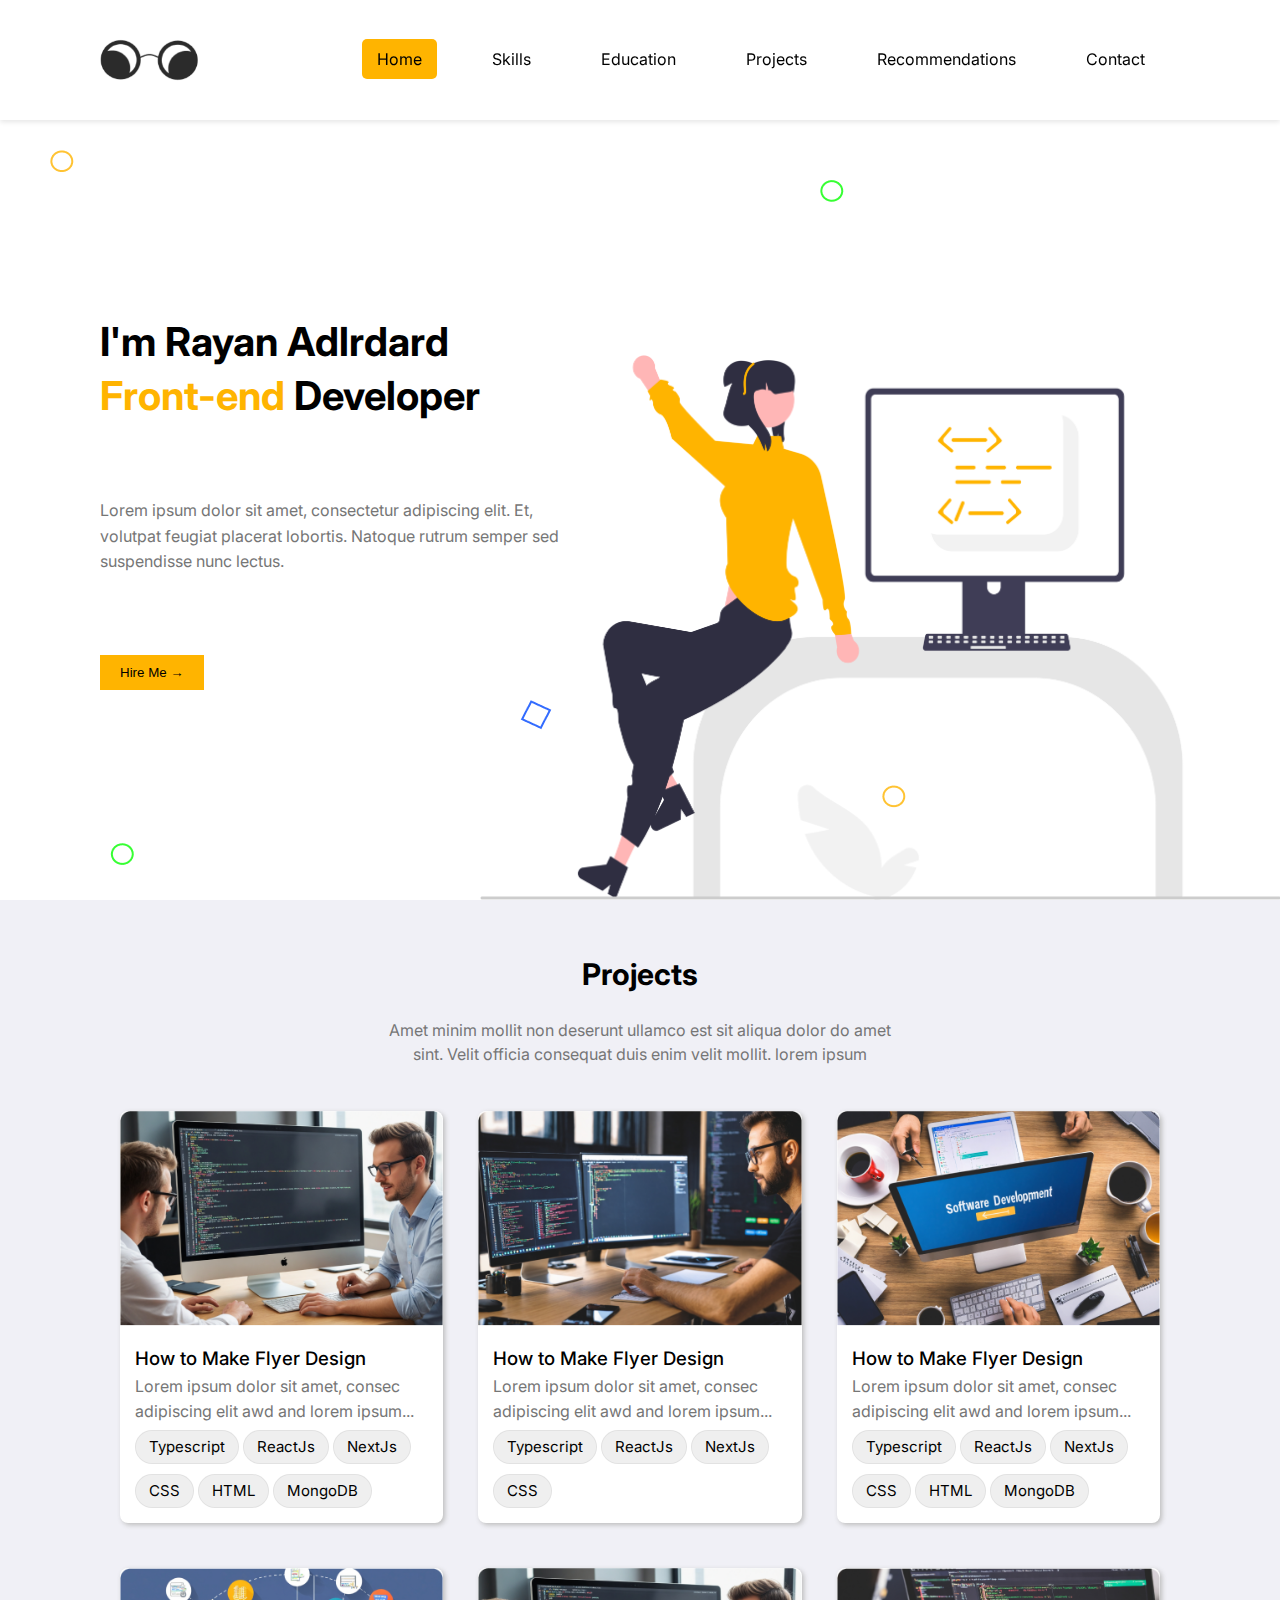
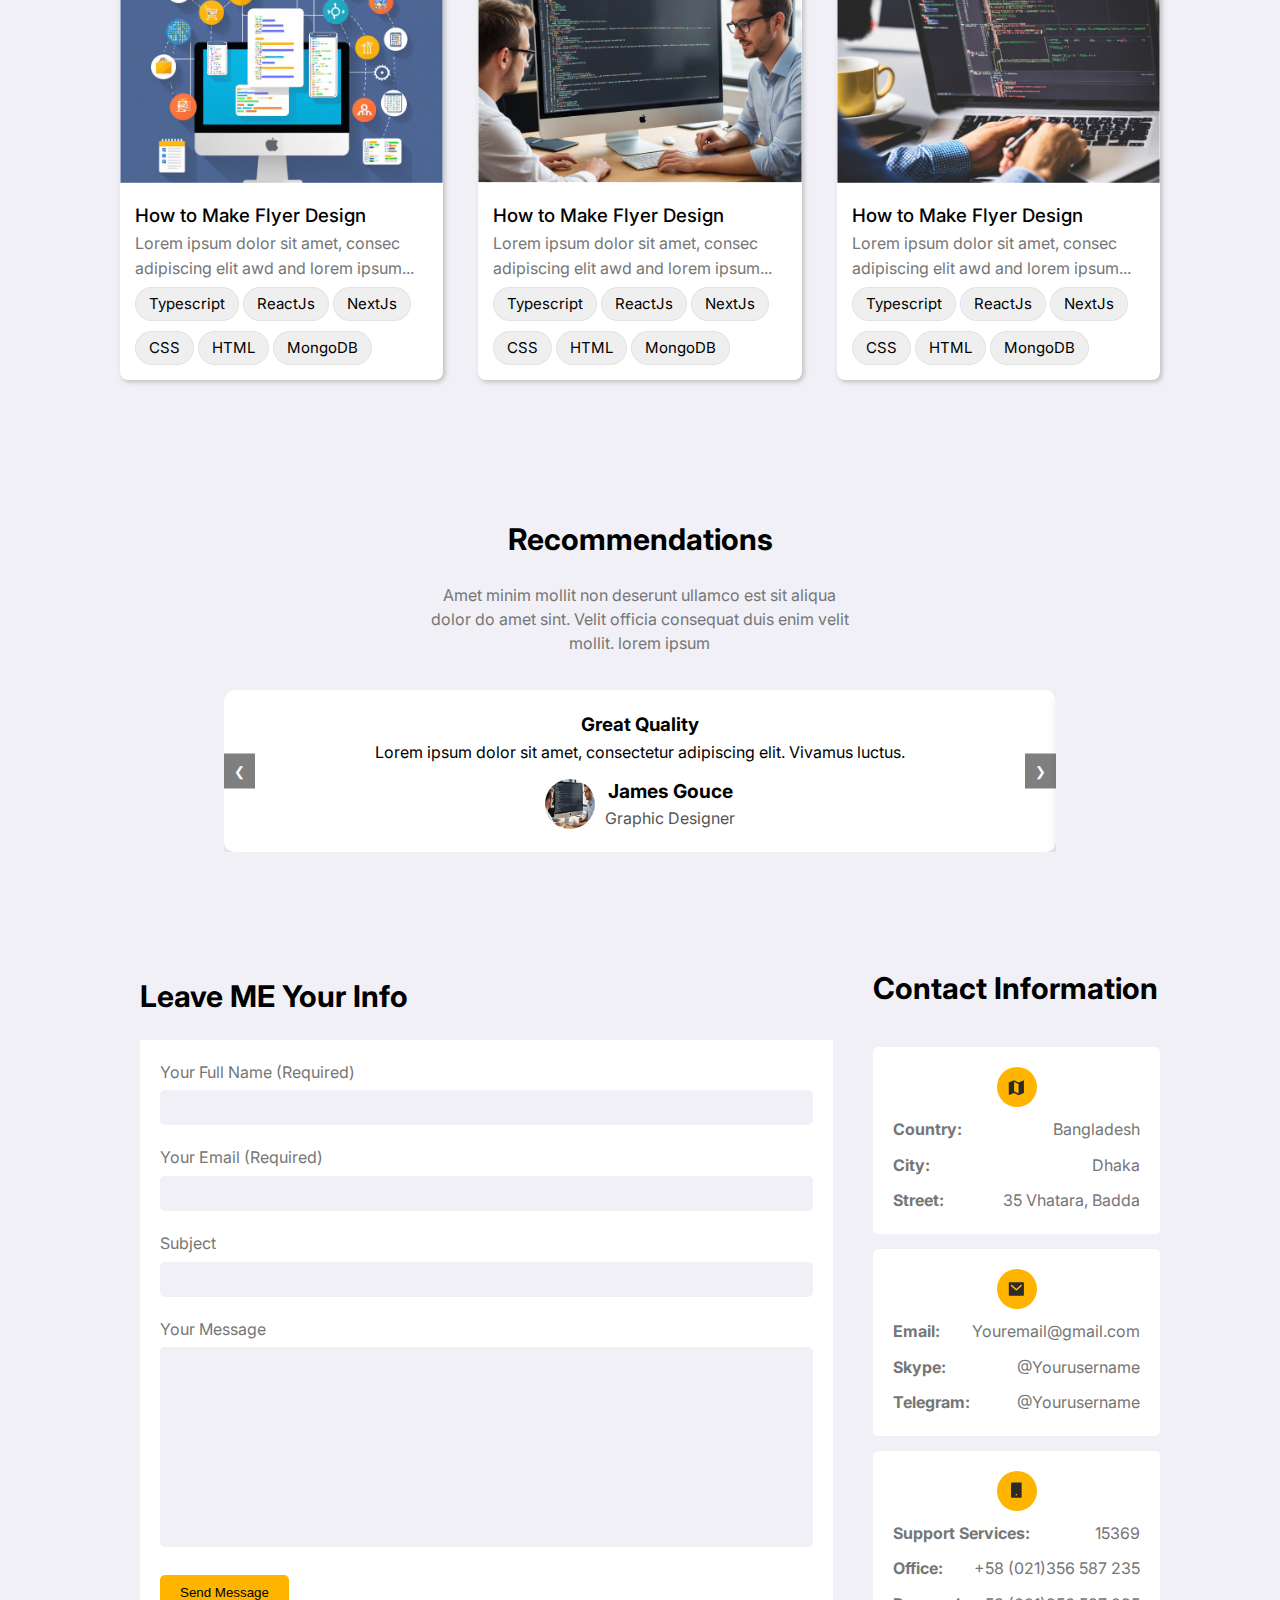
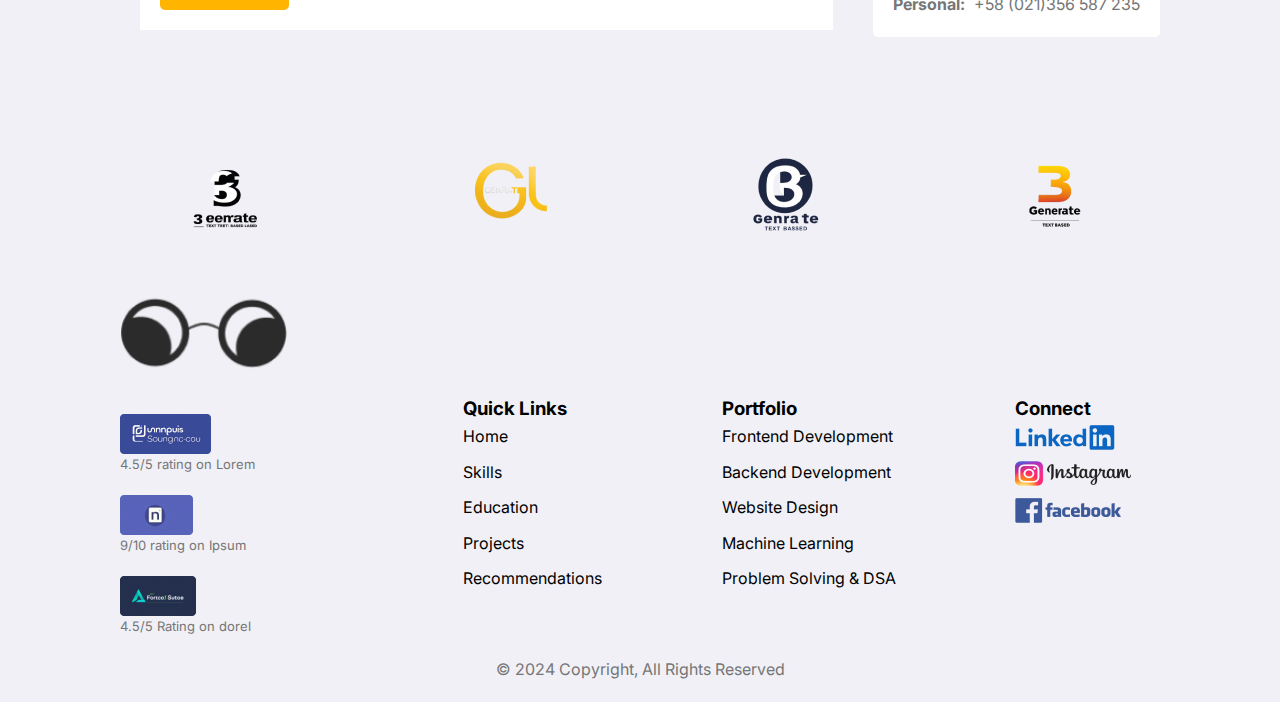
==== commit 654e0d41: "1 pm commit" ====
--- a/home-page/index.html
+++ b/home-page/index.html
@@ -5,6 +5,7 @@
   <meta charset="UTF-8" />
   <meta name="viewport" content="width=device-width, initial-scale=1.0" />
   <title>Home</title>
+  <link href='https://fonts.googleapis.com/css?family=Inter' rel='stylesheet'>
   <link rel="stylesheet" href="styles.css" />
 </head>
 
@@ -24,6 +25,9 @@
   </header>
   <section id="home">
     <div class="intro">
+      <img class="top-left" src="assets/Ellipse 15.png" alt="circle"  />
+      <img class="top-center" src="assets/Ellipse 12.png" alt="circle"  />
+      <img class="top-right" src="assets/Rectangle 51.png" alt="Rectangle" />
       <h1>I'm Rayan Adlrdard</h1>
       <h1><span class="highlight">Front-end</span> Developer</h1>
       <p>
@@ -32,13 +36,17 @@
         lectus.
       </p>
       <button class="btn-primary1">Hire Me &#8594;</button>
+      <img class="bottom-left" src="assets/Ellipse 16.png" alt="circle"  />
+      <img class="bottom-center" src="assets/Rectangle 52.png" alt="Rectangle" />
+      <img class="bottom-center2" src="assets/Ellipse 13.png" alt="circle"  />
+      <img class="bottom-right" src="assets/Polygon 1.png" alt="triangle"  />
     </div>
     <img class="hero-image" src="assets/hero-image.png" alt="Illustration" />
   </section>
 
   <section id="projects">
     <h2>Projects</h2>
-    <p class="description">
+    <p class="description1">
       Amet minim mollit non deserunt ullamco est sit aliqua dolor do amet
       sint. Velit officia consequat duis enim velit mollit. lorem ipsum
     </p>
@@ -156,7 +164,7 @@
 
   <section id="Recommendations">
     <h2>Recommendations</h2>
-    <p class="description">
+    <p class="description2">
       Amet minim mollit non deserunt ullamco est sit aliqua dolor do amet
       sint. Velit officia consequat duis enim velit mollit. lorem ipsum
     </p>
--- a/home-page/styles.css
+++ b/home-page/styles.css
@@ -5,7 +5,7 @@
 }
 
 body {
-  font-family: Arial, sans-serif;
+  font-family: 'Inter', sans-serif;
   line-height: 1.6;
   overflow-x: hidden;
   background-color: #f0f0f6;
@@ -81,6 +81,8 @@
 
 .intro p {
   margin-block: 80px;
+  width: 38vw;
+  color: #767676;
 }
 
 .btn-primary1 {
@@ -89,6 +91,44 @@
   border: none;
   padding: 10px 20px;
   cursor: pointer;
+}
+
+.top-left{
+  position: absolute;
+  top: 150px;
+  left: 50px;
+}
+.top-center{
+  position: absolute;
+  top: 180px;
+  left: 820px;
+}
+.top-right{
+  position: absolute;
+  top:200px;
+  left:1360px;
+}
+.bottom-left{
+  position: absolute;
+  bottom: 35px;
+  left: 110px;
+}
+.bottom-center{
+  position: absolute;
+  bottom:170px;
+  left:520px;
+}
+.bottom-center2{
+  position: absolute;
+  bottom:92px;
+  left:882px;
+  z-index: 2;
+}
+.bottom-right{
+  position: absolute;
+  bottom:35px;
+  left:1400px;
+  z-index: 2;
 }
 
 .hero-image {
@@ -112,10 +152,18 @@
   flex-direction: column;
 }
 
-.description{
+.description1{
   line-height: 1.5;
   color: #767676;
   width:50%;
+  margin-bottom: 35px;
+  text-align: center;
+}
+
+.description2{
+  line-height: 1.5;
+  color: #767676;
+  width:42%;
   margin-bottom: 35px;
   text-align: center;
 }
@@ -203,7 +251,7 @@
 form label {
   display: block;
   margin-bottom: 5px;
-  color: #333;
+  color: #767676;
 }
 
 form input,
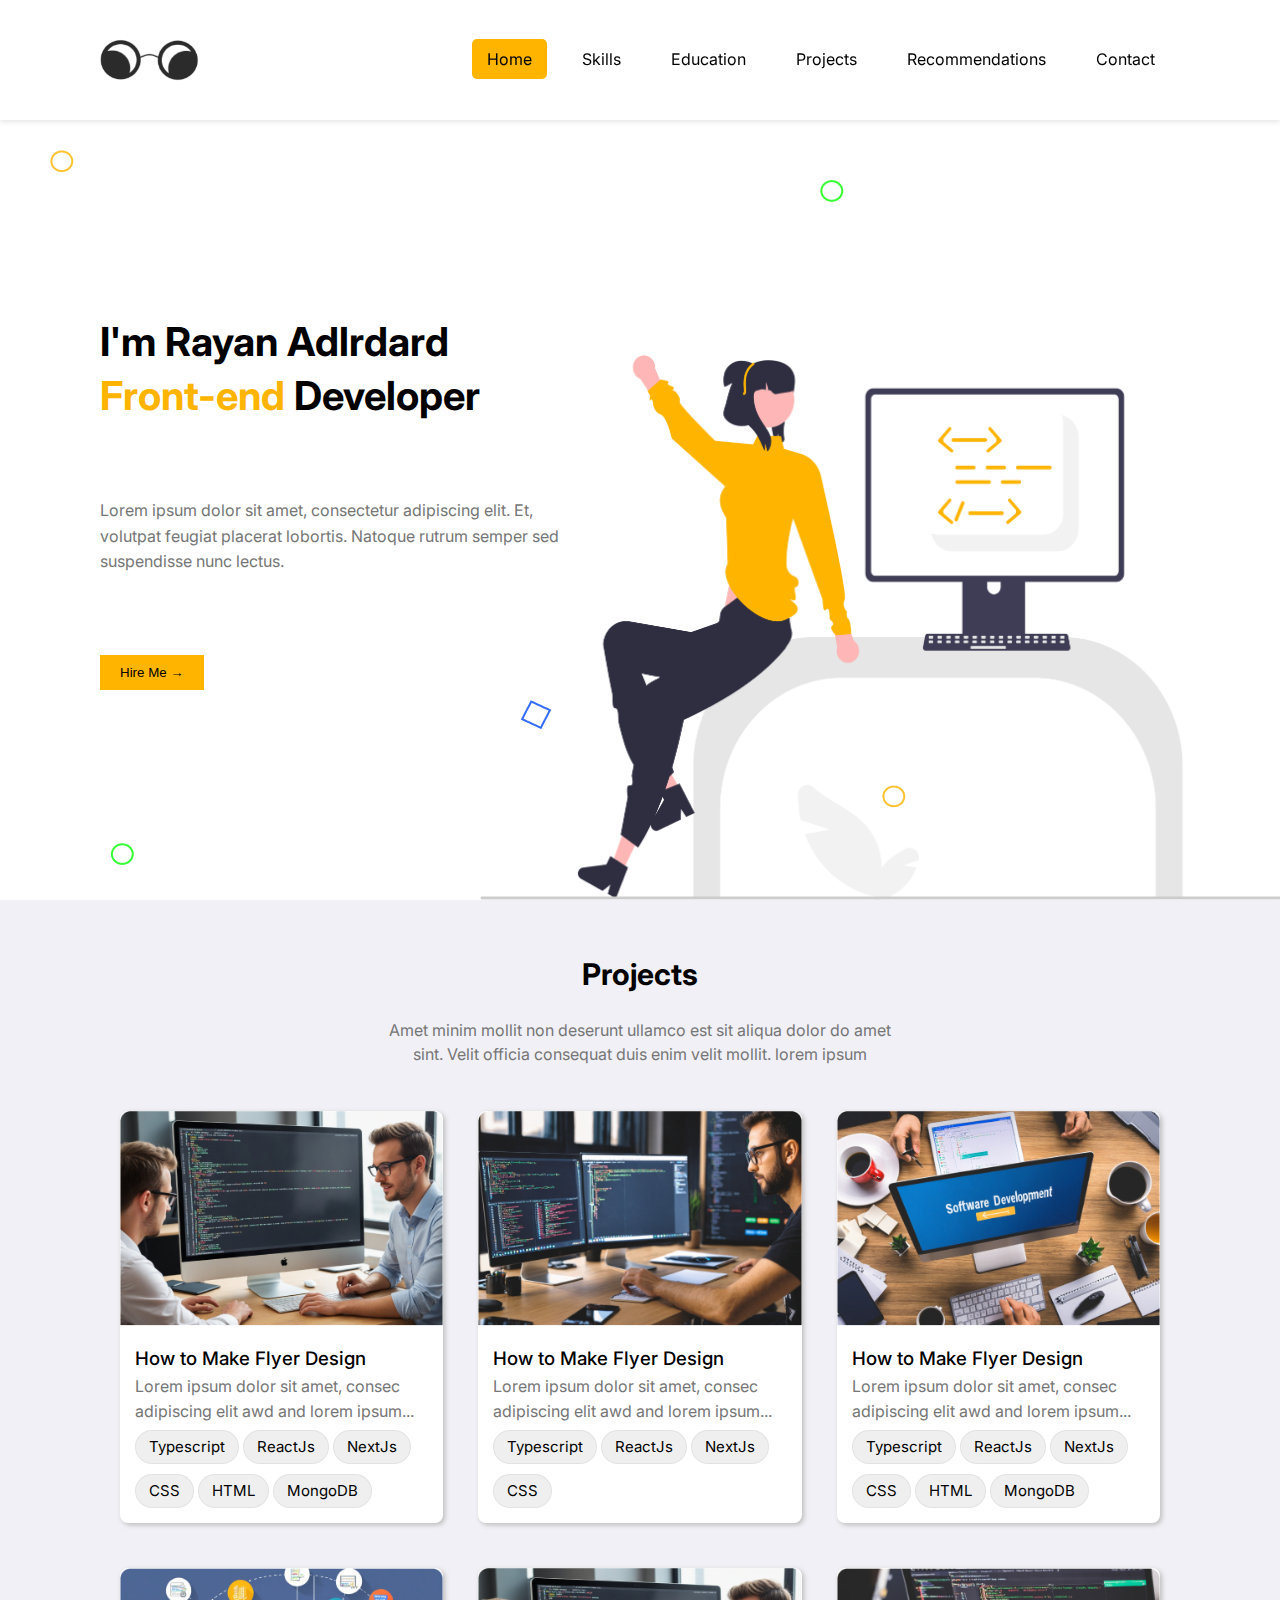
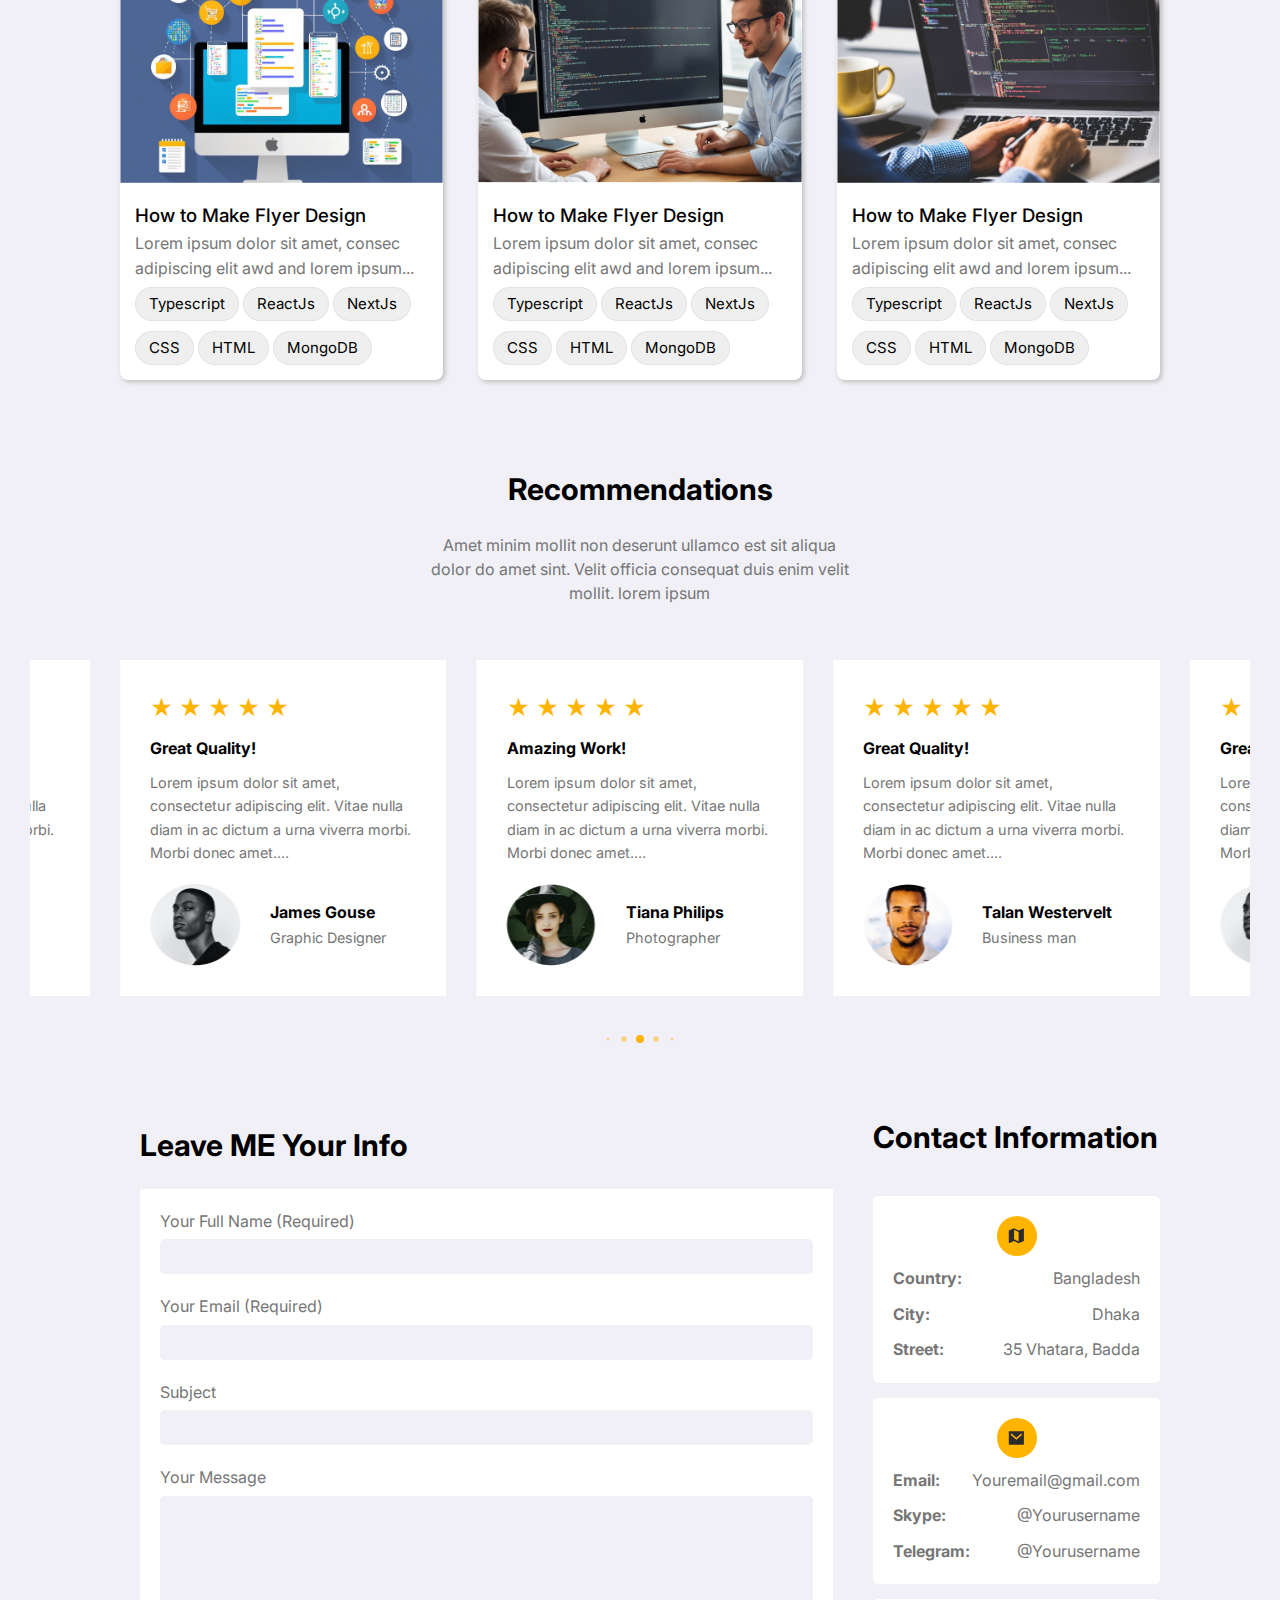
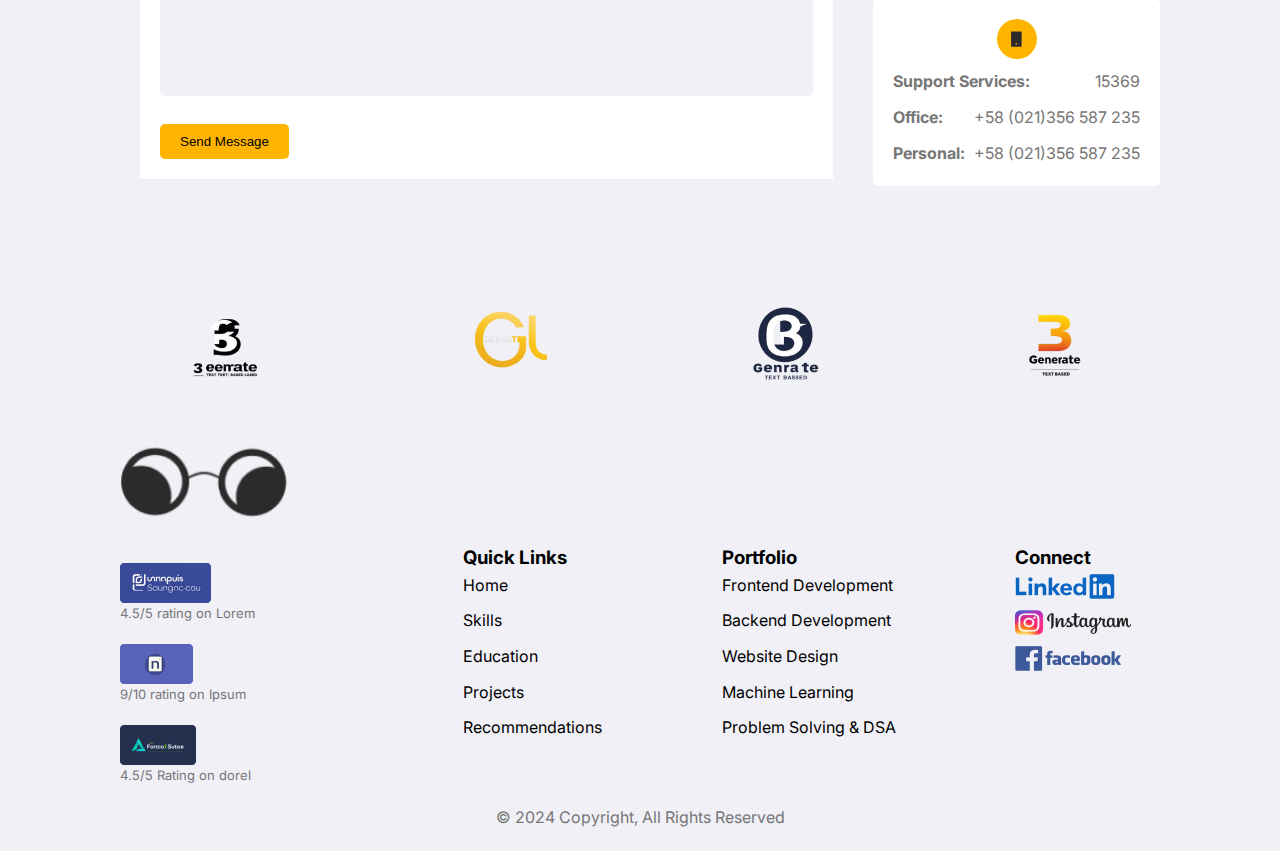
==== commit 775557e6: "page 1 done" ====
--- a/home-page/index.html
+++ b/home-page/index.html
@@ -5,7 +5,8 @@
   <meta charset="UTF-8" />
   <meta name="viewport" content="width=device-width, initial-scale=1.0" />
   <title>Home</title>
-  <link href='https://fonts.googleapis.com/css?family=Inter' rel='stylesheet'>
+  <link href='https://fonts.googleapis.com/css?family=Inter:opsz,wght@14..32,100..900&display=swap' rel='stylesheet'>
+  <link rel="stylesheet" href="https://cdn.jsdelivr.net/npm/swiper@11/swiper-bundle.min.css" />
   <link rel="stylesheet" href="styles.css" />
 </head>
 
@@ -13,39 +14,48 @@
   <header>
     <img src="assets/Logo.png" alt="Header Image" />
     <nav>
-      <ul>
-        <li><a href="http://127.0.0.1:5500/home-page/index.html" class="active-page">Home</a></li>
-        <li><a href="http://127.0.0.1:5500/skills-page/index.html">Skills</a></li>
+      <ul id="nav-list">
+        <li><a href="http://127.0.0.1:5501/home-page/index.html" class="active-page">Home</a></li>
+        <li><a href="http://127.0.0.1:5501/skills-page/index.html">Skills</a></li>
         <li><a href="#education">Education</a></li>
         <li><a href="#projects">Projects</a></li>
         <li><a href="#Recommendations">Recommendations</a></li>
         <li><a href="#contact">Contact</a></li>
       </ul>
+      <div class="hamburger" id="hamburger">
+        <span></span>
+        <span></span>
+        <span></span>
+      </div>
     </nav>
   </header>
   <section id="home">
     <div class="intro">
-      <img class="top-left" src="assets/Ellipse 15.png" alt="circle"  />
-      <img class="top-center" src="assets/Ellipse 12.png" alt="circle"  />
+      <img class="top-left" src="assets/Ellipse 15.png" alt="circle" />
+      <img class="top-center" src="assets/Ellipse 12.png" alt="circle" />
       <img class="top-right" src="assets/Rectangle 51.png" alt="Rectangle" />
-      <h1>I'm Rayan Adlrdard</h1>
-      <h1><span class="highlight">Front-end</span> Developer</h1>
-      <p>
-        Lorem ipsum dolor sit amet, consectetur adipiscing elit. Et, volutpat
-        feugiat placerat lobortis. Natoque rutrum semper sed suspendisse nunc
-        lectus.
-      </p>
-      <button class="btn-primary1">Hire Me &#8594;</button>
-      <img class="bottom-left" src="assets/Ellipse 16.png" alt="circle"  />
+      <div class="intro1">
+        <h1>I'm Rayan Adlrdard</h1>
+        <h1><span class="highlight">Front-end</span> Developer</h1>
+      </div>
+      <div class="intro2">
+        <p>
+          Lorem ipsum dolor sit amet, consectetur adipiscing elit. Et, volutpat
+          feugiat placerat lobortis. Natoque rutrum semper sed suspendisse nunc
+          lectus.
+        </p>
+        <button class="btn-primary1">Hire Me &#8594;</button>
+      </div>
+      <img class="bottom-left" src="assets/Ellipse 16.png" alt="circle" />
       <img class="bottom-center" src="assets/Rectangle 52.png" alt="Rectangle" />
-      <img class="bottom-center2" src="assets/Ellipse 13.png" alt="circle"  />
-      <img class="bottom-right" src="assets/Polygon 1.png" alt="triangle"  />
+      <img class="bottom-center2" src="assets/Ellipse 13.png" alt="circle" />
+      <img class="bottom-right" src="assets/Polygon 1.png" alt="triangle" />
     </div>
     <img class="hero-image" src="assets/hero-image.png" alt="Illustration" />
   </section>
 
   <section id="projects">
-    <h2>Projects</h2>
+    <h2 class="project-title">Projects</h2>
     <p class="description1">
       Amet minim mollit non deserunt ullamco est sit aliqua dolor do amet
       sint. Velit officia consequat duis enim velit mollit. lorem ipsum
@@ -163,106 +173,74 @@
   </section>
 
   <section id="Recommendations">
-    <h2>Recommendations</h2>
+    <h2 class="recommendation-title">Recommendations</h2>
     <p class="description2">
       Amet minim mollit non deserunt ullamco est sit aliqua dolor do amet
       sint. Velit officia consequat duis enim velit mollit. lorem ipsum
     </p>
-    <div class="carousel">
-      <div class="carousel-inner">
-        <div class="carousel-item active">
-          <div class="recommendation-card">
-            <h3>Great Quality</h3>
-            <p>
-              Lorem ipsum dolor sit amet, consectetur adipiscing elit. Vivamus
-              luctus.
-            </p>
-            <div class="profile">
-              <img src="assets/Image.png" alt="James Gouce" />
-              <div class="profile-info">
-                <h4>James Gouce</h4>
-                <p>Graphic Designer</p>
-              </div>
-            </div>
-          </div>
-        </div>
-        <div class="carousel-item">
-          <div class="recommendation-card">
-            <h3>Amazing Work</h3>
-            <p>
-              Lorem ipsum dolor sit amet, consectetur adipiscing elit. Vivamus
-              luctus.
-            </p>
-            <div class="profile">
-              <img src="assets/Image.png" alt="Tiana Philips" />
-              <div class="profile-info">
-                <h4>Tiana Philips</h4>
-                <p>Photographer</p>
-              </div>
-            </div>
-          </div>
-        </div>
-        <div class="carousel-item">
-          <div class="recommendation-card">
-            <h3>Great Quality</h3>
-            <p>
-              Lorem ipsum dolor sit amet, consectetur adipiscing elit. Vivamus
-              luctus.
-            </p>
-            <div class="profile">
-              <img src="assets/Image.png" alt="Tatai Westervelt" />
-              <div class="profile-info">
-                <h4>Tatai Westervelt</h4>
-                <p>Business Man</p>
-              </div>
-            </div>
-          </div>
-        </div>
-      </div>
-      <button class="prev">❮</button>
-      <button class="next">❯</button>
-    </div>
-    <!--<div id="carouselExampleIndicators" class="carousel slide" data-ride="carousel">
-            <ol class="carousel-indicators">
-              <li data-target="#carouselExampleIndicators" data-slide-to="0" class="active"></li>
-              <li data-target="#carouselExampleIndicators" data-slide-to="1"></li>
-              <li data-target="#carouselExampleIndicators" data-slide-to="2"></li>
-              <li data-target="#carouselExampleIndicators" data-slide-to="3"></li>
-              <li data-target="#carouselExampleIndicators" data-slide-to="4"></li>
-            </ol>
-            <div class="carousel-inner">
-              <div class="carousel-item active">
-                <img class="d-block w-100" src="../home-page/assets/image.jpg" alt="First slide" style="height: 300px;">
-              </div>
-              <div class="carousel-item">
-                <img class="d-block w-100" src="../home-page/assets/image.jpg" alt="Second slide" style="height: 300px;">
-              </div>
-              <div class="carousel-item">
-                <img class="d-block w-100" src="../home-page/assets/image.jpg" alt="Third slide" style="height: 300px;">
-              </div>
-              <div class="carousel-item">
-                <img class="d-block w-100" src="../home-page/assets/image.jpg" alt="Fourth slide" style="height: 300px;">
-              </div>
-              <div class="carousel-item">
-                <img class="d-block w-100" src="../home-page/assets/image.jpg" alt="Fifth slide" style="height: 300px;">
-              </div>
-            </div>
-            <a class="carousel-control-prev" href="#carouselExampleIndicators" role="button" data-slide="prev">
-              <span class="carousel-control-prev-icon" aria-hidden="false"></span>
-              <span class="sr-only">Previous</span>
-            </a>
-            <a class="carousel-control-next" href="#carouselExampleIndicators" role="button" data-slide="next">
-              <span class="carousel-control-next-icon" aria-hidden="false"></span>
-              <span class="sr-only">Next</span>
-            </a>
-          </div>-->
+  </section>
+  <section id="carousel">
+    <div class="container swiper">
+      <div class="card-wrapper">
+        <ul class="card-list swiper-wrapper">
+          <li class="card-item swiper-slide">
+            <p class="rating" style="color: #ffb400; font-size: 140%;">&#9733; &#9733; &#9733; &#9733; &#9733;</p>
+            <p class="review">Great Quality!</p>
+            <p class="review-description">Lorem ipsum dolor sit amet, consectetur adipiscing elit. Vitae nulla diam in
+              ac dictum a urna viverra morbi. Morbi donec amet....</p>
+            <div class="outer-div"><img src="assets/Profile.png" alt="profile" />
+            <div class="inner-div"><p class="acc-name">James Gouse</p>
+            <p class="designation">Graphic Designer</p></div></div>
+          </li>
+          <li class="card-item swiper-slide">
+            <p class="rating" style="color: #ffb400; font-size: 140%;">&#9733; &#9733; &#9733; &#9733; &#9733;</p>
+            <p class="review">Great Quality!</p>
+            <p class="review-description">Lorem ipsum dolor sit amet, consectetur adipiscing elit. Vitae nulla diam in
+              ac dictum a urna viverra morbi. Morbi donec amet....</p>
+            <div class="outer-div"><img src="assets/Profile.png" alt="profile" />
+            <div class="inner-div"><p class="acc-name">James Gouse</p>
+            <p class="designation">Graphic Designer</p></div></div>
+          </li>
+          <li class="card-item swiper-slide">
+            <p class="rating" style="color: #ffb400; font-size: 140%;">&#9733; &#9733; &#9733; &#9733; &#9733;</p>
+            <p class="review">Great Quality!</p>
+            <p class="review-description">Lorem ipsum dolor sit amet, consectetur adipiscing elit. Vitae nulla diam in
+              ac dictum a urna viverra morbi. Morbi donec amet....</p>
+            <div class="outer-div"><img src="assets/Profile.png" alt="profile" />
+            <div class="inner-div"><p class="acc-name">James Gouse</p>
+            <p class="designation">Graphic Designer</p></div></div>
+          </li>
+          <li class="card-item swiper-slide">
+            <p class="rating" style="color: #ffb400; font-size: 140%;">&#9733; &#9733; &#9733; &#9733; &#9733;</p>
+            <p class="review">Amazing Work!</p>
+            <p class="review-description">Lorem ipsum dolor sit amet, consectetur adipiscing elit. Vitae nulla diam in
+              ac dictum a urna viverra morbi. Morbi donec amet....</p>
+            <div class="outer-div"><img src="assets/Profile (1).png" alt="profile" />
+            <div class="inner-div"><p class="acc-name">Tiana Philips</p>
+            <p class="designation">Photographer</p></div></div>
+          </li>
+          <li class="card-item swiper-slide">
+            <p class="rating" style="color: #ffb400; font-size: 140%;">&#9733; &#9733; &#9733; &#9733; &#9733;</p>
+            <p class="review">Great Quality!</p>
+            <p class="review-description">Lorem ipsum dolor sit amet, consectetur adipiscing elit. Vitae nulla diam in
+              ac dictum a urna viverra morbi. Morbi donec amet....</p>
+            <div class="outer-div"><img src="assets/Profile (2).png" alt="profile" />
+            <div class="inner-div"><p class="acc-name">Talan Westervelt</p>
+            <p class="designation">Business man</p></div></div>
+          </li>
+        </ul>
+        <div class="swiper-pagination"></div>
+        <div class="swiper-slide-button swiper-button-prev"></div>
+        <div class="swiper-slide-button swiper-button-next"></div>
+      </div>
+    </div>
   </section>
 
   <section id="contact">
     <div class="contact-container">
       <div class="form-container">
         <h2>Leave ME Your Info</h2>
-        <form>
+        <form id="contactForm">
           <label for="name">Your Full Name (Required)</label>
           <input type="text" id="name" name="name" required />
 
@@ -370,10 +348,10 @@
   </section>
 
   <footer>
-    <div>
+    <div class="footer-icons">
       <img src="assets/4Logo.png" alt="footer Image" />
     </div>
-    <div style="
+    <div class="footer-logo" style="
           display: flex;
           margin-top: 20px;
           margin-bottom: 20px;
@@ -392,8 +370,8 @@
       </div>
       <div class="quick-links">
         <h3>Quick Links</h3>
-        <a href="http://127.0.0.1:5500/home-page/index.html">Home</a>
-        <a href="http://127.0.0.1:5500/skills-page/index.html">Skills</a>
+        <a href="http://127.0.0.1:5501/home-page/index.html">Home</a>
+        <a href="http://127.0.0.1:5501/skills-page/index.html">Skills</a>
         <a href="#">Education</a>
         <a href="#">Projects</a>
         <a href="#">Recommendations</a>
@@ -416,9 +394,8 @@
     <p>&copy; 2024 Copyright, All Rights Reserved</p>
   </footer>
 
-  <script src="/home-page/index.js"></script>
-  <script src="https://cdn.jsdelivr.net/npm/popper.js@1.16.0/dist/umd/popper.min.js"></script>
-  <script src="https://stackpath.bootstrapcdn.com/bootstrap/5.0.0-alpha1/js/bootstrap.min.js"></script>
+  <script src="./index.js"></script>
+  <script src="https://cdn.jsdelivr.net/npm/swiper@11/swiper-bundle.min.js"></script>
 </body>
 
 </html>--- a/home-page/styles.css
+++ b/home-page/styles.css
@@ -2,6 +2,10 @@
   margin: 0;
   padding: 0;
   box-sizing: border-box;
+}
+
+html{
+  scroll-behavior: smooth;
 }
 
 body {
@@ -20,28 +24,29 @@
   padding: 30px 100px;
   box-shadow: 0 2px 5px rgba(0, 0, 0, 0.1);
   display: flex;
-  width: 100vw;
+  flex-direction: row;
   justify-content: space-between;
   align-items: center;
   z-index: 10000;
   height: 120px;
+  width: 100vw;
 
   img {
       width: 100px;
   }
 }
 
-header nav ul {
+nav ul {
   display: flex;
   align-items: center;
   list-style: none;
 }
 
-header nav ul li {
-  margin: 0 20px;
-}
-
-header nav ul li a {
+nav ul li {
+  margin: 0 10px;
+}
+
+nav ul li a {
   text-align: center;
   padding: 10px 15px;
   text-decoration: none;
@@ -55,6 +60,19 @@
   color: black;
 }
 
+.hamburger {
+  display: none;
+  flex-direction: column;
+  cursor: pointer;
+}
+
+.hamburger span {
+  width: 25px;
+  height: 3px;
+  background-color: black;
+  margin: 4px 0;
+  transition: all 0.3s ease-in-out;
+}
 
 #home {
   height: 100vh;
@@ -140,7 +158,7 @@
   height: auto;
 }
 
-#projects,#Recommendations,#contact,footer{
+#projects,#Recommendations,#carousel,#contact,footer{
   margin-inline:100px;
 }
 
@@ -213,7 +231,7 @@
 }
 
 #Recommendations{
-  padding: 50px 20px;
+  padding: 0px 20px;
   text-align: center;
   display: flex;
   justify-content: center;
@@ -221,6 +239,65 @@
   align-items: center;
 }
 
+
+#carousel{
+  box-sizing: border-box;
+  display: flex;
+  justify-content: center;
+  align-items: center;
+  margin: 0 !important;
+  padding: 0 !important;
+}
+.card-wrapper{
+  max-width: 1100px;
+  margin: 0 60px 35px;
+  padding:20px 30px;
+}
+.card-list .card-item{
+  list-style: none;
+  text-align: left;
+  width: 300px;
+  display: block;
+  background-color: white;
+  padding: 30px;
+}
+.review{
+  font-weight: bold;
+  margin-top: 10px;
+}
+.review-description{
+  font-size: 0.9rem;
+  color: #767676;
+  margin-top: 10px;
+  margin-bottom: 10px;
+}
+.outer-div{
+  margin-top: 20px;
+  display: flex; 
+  align-items: center;
+}
+.inner-div{
+  margin-left: 30px;
+  display: flex; 
+  flex-direction: column;
+}
+.acc-name{
+  font-weight: bold;
+}
+.designation{
+  color: #767676;
+  font-size: 0.9em;
+}
+.card-wrapper .swiper-pagination-bullet{
+  background: #FFB400;
+  opacity: 0.5;
+}
+.card-wrapper .swiper-pagination-bullet-active{
+  opacity: 1;
+}
+.card-wrapper .swiper-slide-button{
+  display: none;
+}
 #contact {
   padding: 50px 20px;
 }
@@ -389,92 +466,146 @@
   color: #767676;
 }
 
-.carousel {
-  position: relative;
-  width: 80%;
-  max-width: 1000px;
-  margin: 0 auto;
-  overflow: hidden;
-}
-
-.carousel-inner {
-  display: flex;
-  transition: transform 0.5s ease-in-out;
-}
-
-.carousel-item {
-  min-width: 100%;
-  box-sizing: border-box;
-}
-
-.recommendation-card {
-  background: #fff;
-  border-radius: 10px;
-  padding: 20px;
-  box-shadow: 0 4px 8px rgba(0, 0, 0, 0.1);
-  text-align: center;
-}
-
-.profile {
-  display: flex;
-  align-items: center;
-  justify-content: center;
-  margin-top: 10px;
-}
-
-.profile img {
-  border-radius: 50%;
-  width: 50px;
-  height: 50px;
-  margin-right: 10px;
-}
-
-.profile-info h4 {
-  margin: 0;
-  font-size: 1.2em;
-}
-
-.profile-info p {
-  margin: 0;
-  color: #555;
-}
-
-.prev,
-.next {
-  position: absolute;
-  top: 50%;
-  transform: translateY(-50%);
-  background: rgba(0, 0, 0, 0.5);
-  color: white;
-  border: none;
-  padding: 10px;
-  cursor: pointer;
-}
-
-.prev {
-  left: 0;
-}
-
-.next {
-  right: 0;
-}
-
-/* Media query for mobile devices */
-@media only screen and (max-width: 1000px) {
+
+@media only screen and (max-width: 1200px) {
+
   header {
+    padding: 20px 50px;
+    justify-content: space-between;
+  }
+
+  nav ul {
+    position: absolute;
+    top: 120px;
+    right: 0;
+    background-color: #ffffff;
     flex-direction: column;
-    gap: 15px;
-  }
-
-  header nav ul {
+    width: 100%;
+    display: none;
+    text-align: center;
+  }
+
+  nav ul li {
+    margin: 10px 0;
+  }
+
+  .hamburger {
+    display: flex;
+  }
+
+  .hamburger.active span:nth-child(1) {
+    transform: rotate(45deg) translateY(8px);
+  }
+
+  .hamburger.active span:nth-child(2) {
+    opacity: 0;
+  }
+
+  .hamburger.active span:nth-child(3) {
+    transform: rotate(-45deg) translateY(-8px);
+  }
+
+  nav ul.show {
+    display: flex;
+  }
+
+  .intro {
+    height: auto;
+    padding: 20px;
+    max-width: 100%;
+    margin-top: 140px;
+  }
+
+  .intro1,
+  .intro2 {
+    width: 100%;
+    max-width: 100%;
+    text-align: center;
+  }
+
+  .intro1 {
     flex-direction: column;
   }
 
-  #home {
-    flex-direction: column;
+  .intro h1 {
+    font-size: 45px;
+  }
+
+  .intro p {
+    width: auto;
+    margin-block: 30px;
   }
 
   .hero-image {
     display: none;
   }
+
+  #home {
+    padding-inline: 20px;
+  }
+
+  #projects,
+  #Recommendations,
+  #contact,
+  footer {
+    margin-inline: 20px;
+  }
+
+  .project-title {
+    font-size: xx-large;
+  }
+
+  .description1{
+      width: auto;
+      margin-block-end: 30px;
+  }
+
+  .projects-container {
+    flex-direction: column;
+    gap: 40px;
+  }
+
+  .project img {
+    width: 100%;
+  }
+
+  .recommendation-title{
+    margin-top: -80px;
+    font-size: xx-large;
+  }
+
+  .description2{
+      width: auto;
+      margin-block-end: 50px;
+  }
+
+  .carousel{
+    width: 100%;
+  }
+
+  .contact-container {
+    margin-top: -50px;
+    flex-direction: column;
+    gap: 20px;
+  }
+
+  .contact-info,
+  .form-container {
+    width: 100%;
+  }
+
+  footer {
+    text-align: center;
+  }
+
+
+  .footer-container {
+    flex-direction: column;
+    gap: 30px;
+  }
+
+  .social-icons,.rating-icons{
+    display: none;
+  }
+
 }